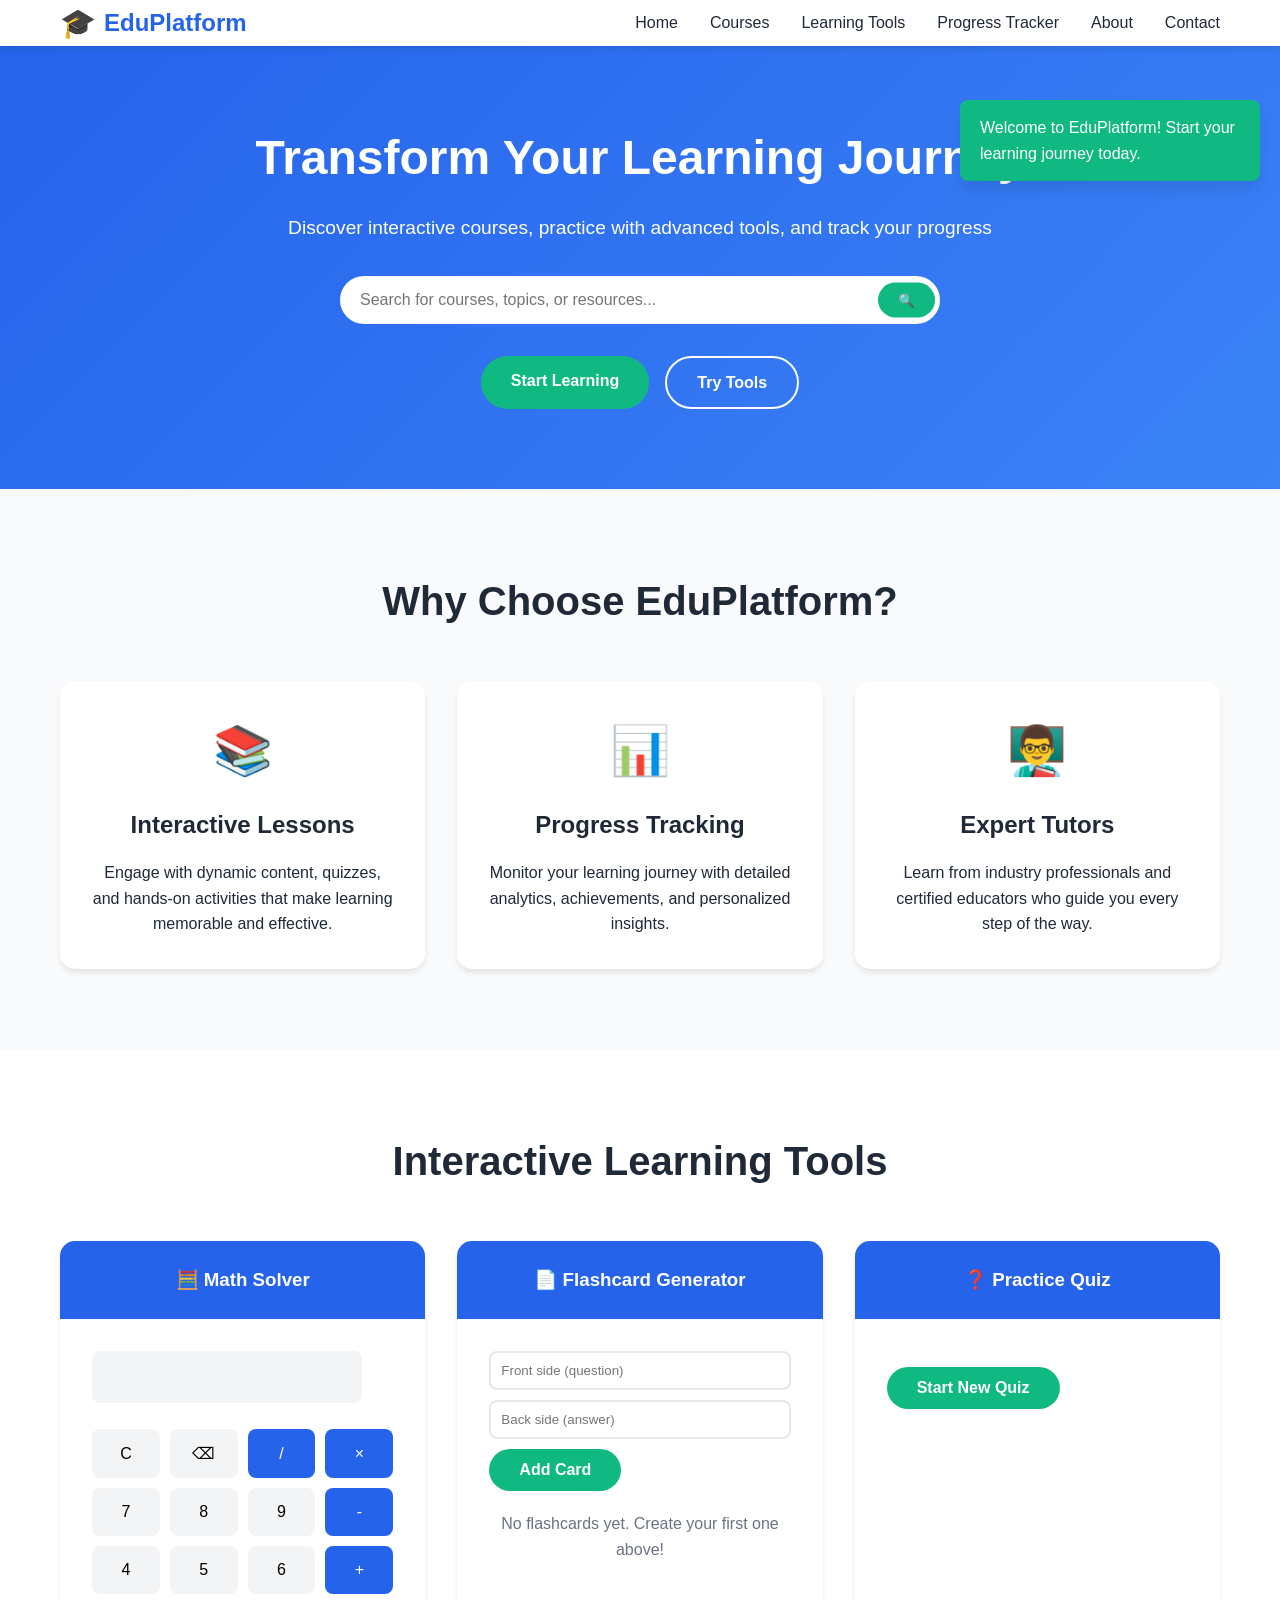
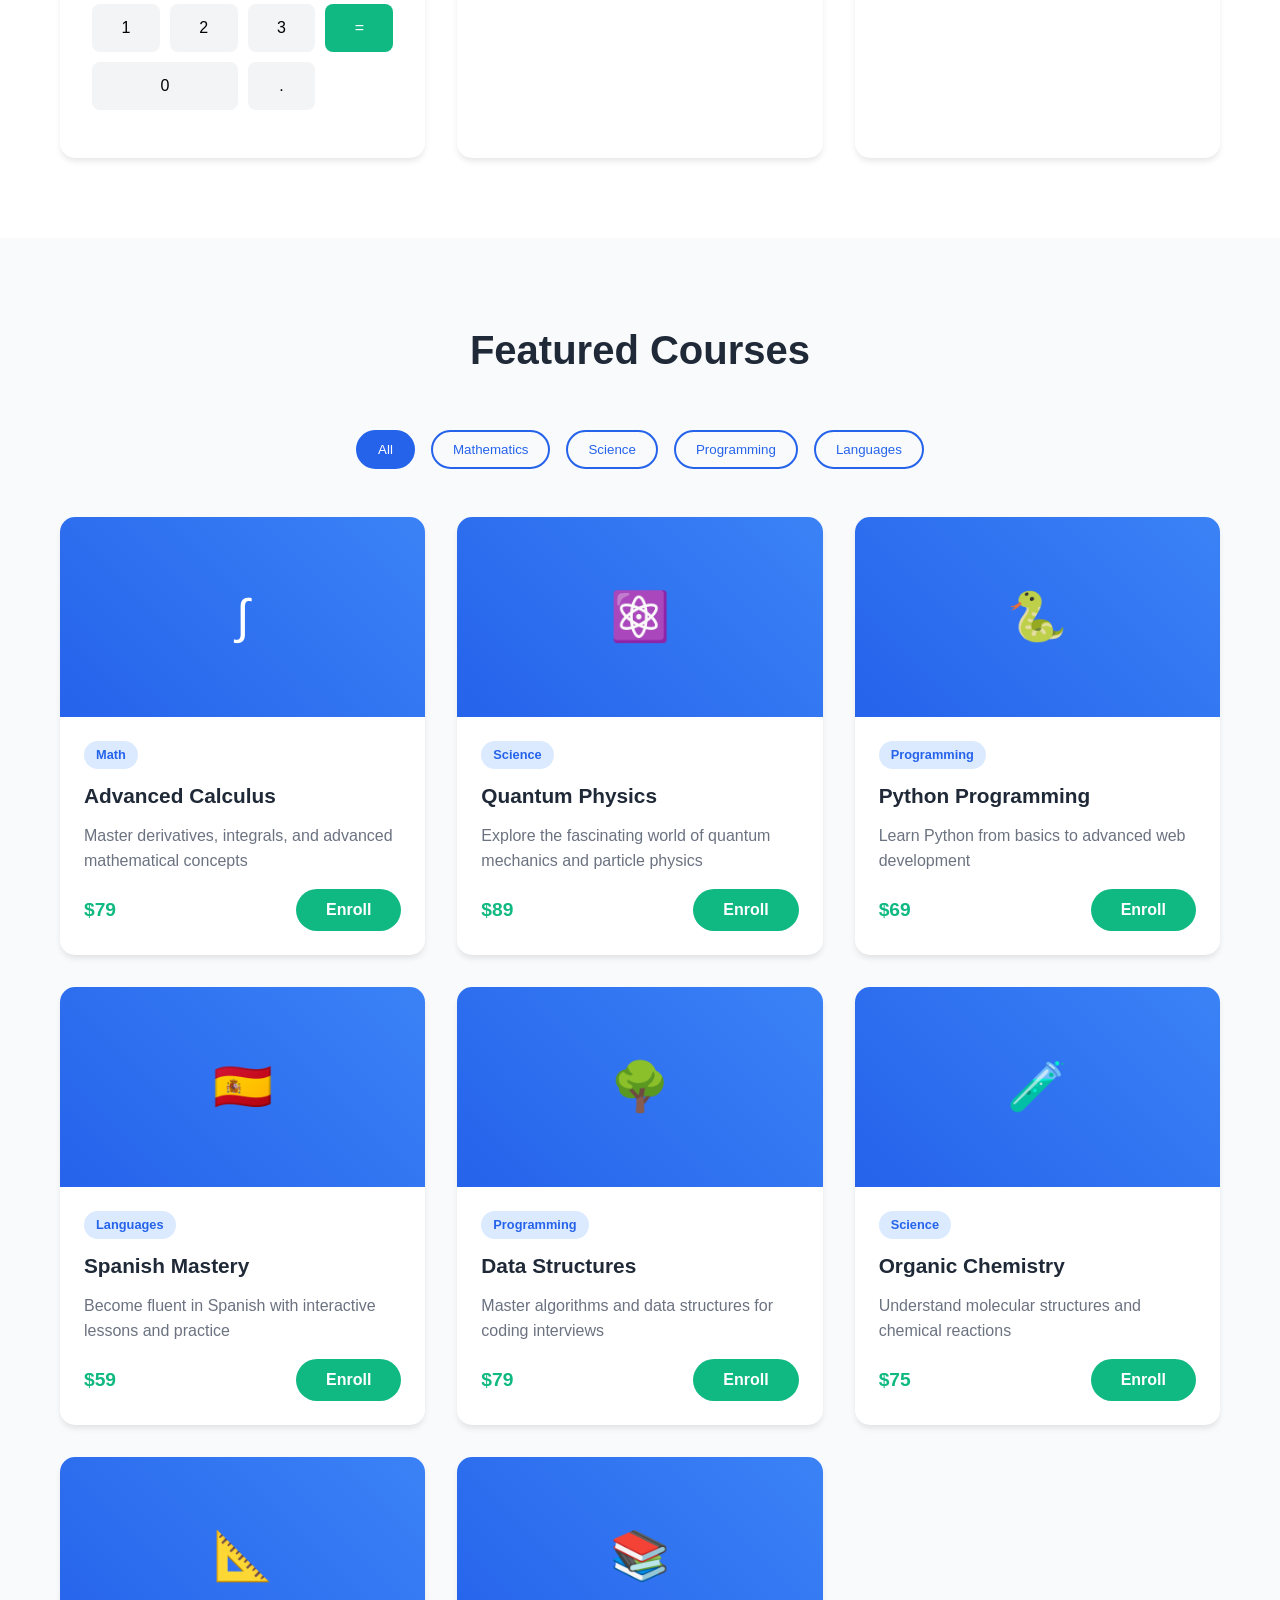
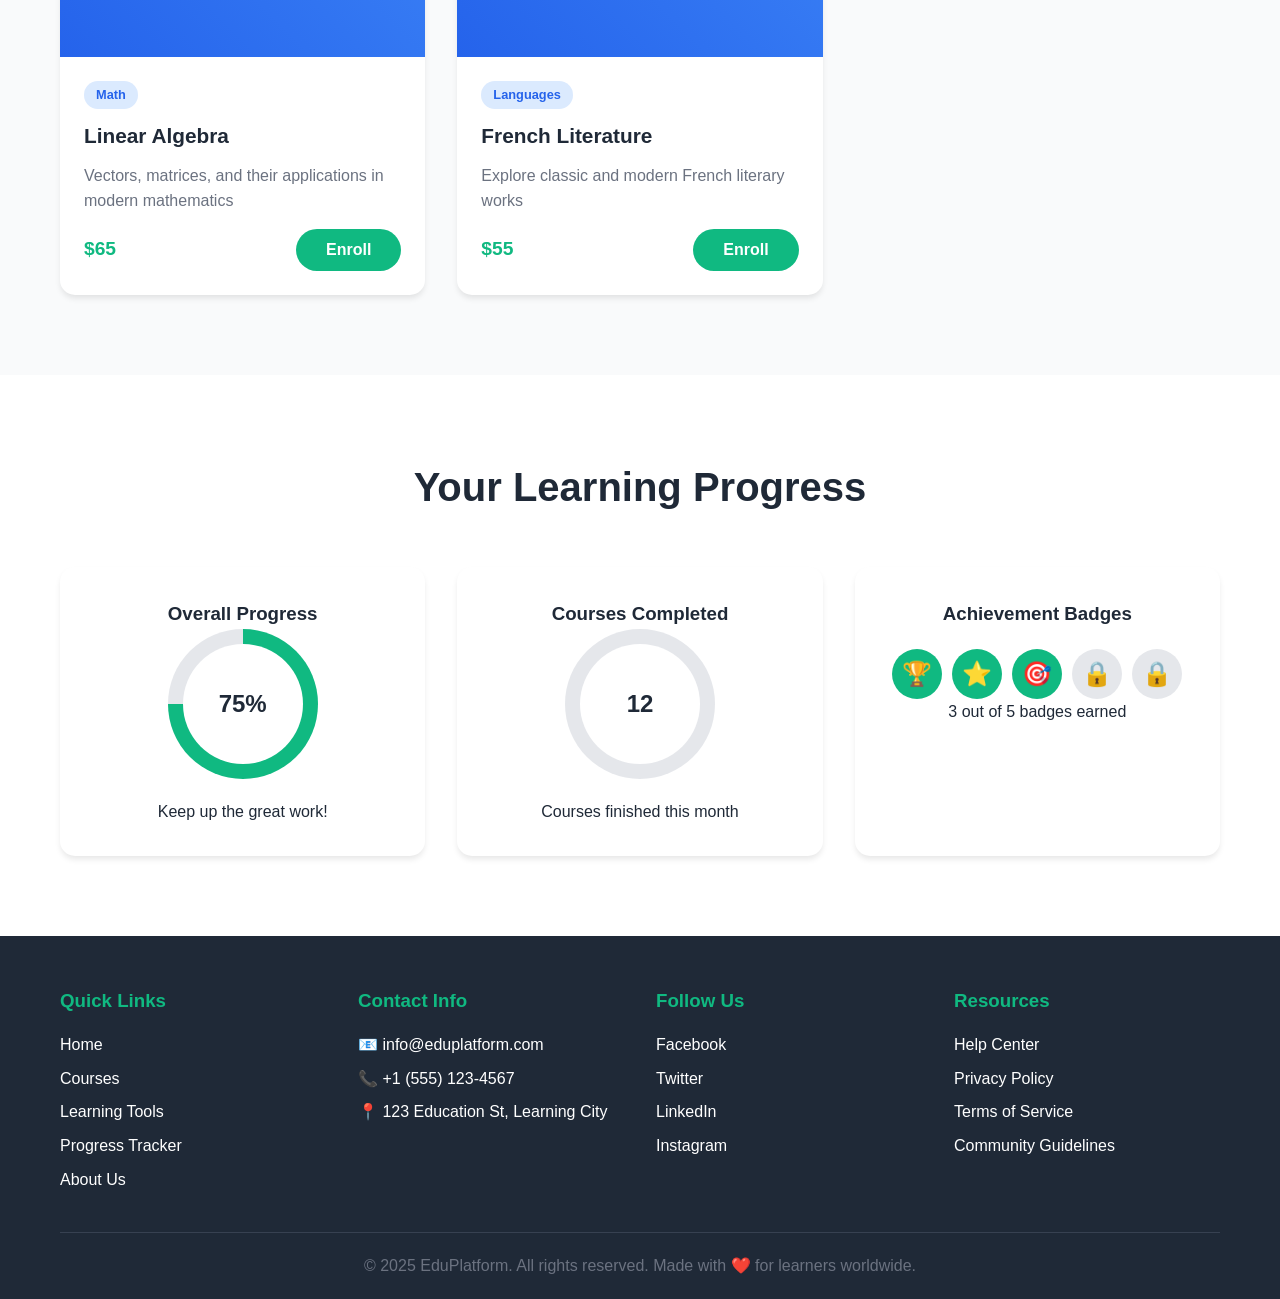
==== index.html @ e91f4881 "maked EduPlatform" ====
<!DOCTYPE html>
<html lang="en">
<head>
    <meta charset="UTF-8">
    <meta name="viewport" content="width=device-width, initial-scale=1.0">
    <title>EduPlatform - Advanced Learning Experience</title>
    <style>
        * {
            margin: 0;
            padding: 0;
            box-sizing: border-box;
        }

        :root {
            --primary-blue: #2563eb;
            --secondary-blue: #3b82f6;
            --light-blue: #dbeafe;
            --accent-green: #10b981;
            --dark-green: #047857;
            --text-dark: #1f2937;
            --text-light: #6b7280;
            --white: #ffffff;
            --gray-50: #f9fafb;
            --gray-100: #f3f4f6;
            --gray-200: #e5e7eb;
            --shadow: 0 4px 6px -1px rgba(0, 0, 0, 0.1);
            --shadow-lg: 0 10px 15px -3px rgba(0, 0, 0, 0.1);
        }

        body {
            font-family: 'Segoe UI', Tahoma, Geneva, Verdana, sans-serif;
            line-height: 1.6;
            color: var(--text-dark);
            background: var(--white);
        }

        .container {
            max-width: 1200px;
            margin: 0 auto;
            padding: 0 20px;
        }

        /* Header */
        header {
            background: var(--white);
            box-shadow: var(--shadow);
            position: fixed;
            top: 0;
            width: 100%;
            z-index: 1000;
            transition: all 0.3s ease;
        }

        nav {
            display: flex;
            justify-content: space-between;
            align-items: center;
            padding: 1rem 0;
        }

        .logo {
            display: flex;
            align-items: center;
            font-size: 1.5rem;
            font-weight: bold;
            color: var(--primary-blue);
        }

        .logo::before {
            content: "🎓";
            margin-right: 0.5rem;
            font-size: 1.8rem;
        }

        .nav-links {
            display: flex;
            list-style: none;
            gap: 2rem;
        }

        .nav-links a {
            text-decoration: none;
            color: var(--text-dark);
            font-weight: 500;
            transition: color 0.3s ease;
        }

        .nav-links a:hover {
            color: var(--primary-blue);
        }

        .hamburger {
            display: none;
            flex-direction: column;
            cursor: pointer;
            padding: 5px;
        }

        .hamburger span {
            width: 25px;
            height: 3px;
            background: var(--text-dark);
            margin: 3px 0;
            transition: 0.3s;
        }

        /* Hero Section */
        .hero {
            background: linear-gradient(135deg, var(--primary-blue), var(--secondary-blue));
            color: var(--white);
            padding: 120px 0 80px;
            text-align: center;
        }

        .hero h1 {
            font-size: 3rem;
            margin-bottom: 1rem;
            animation: fadeInUp 1s ease;
        }

        .hero p {
            font-size: 1.2rem;
            margin-bottom: 2rem;
            opacity: 0.9;
            animation: fadeInUp 1s ease 0.2s both;
        }

        .search-container {
            max-width: 600px;
            margin: 0 auto 2rem;
            position: relative;
            animation: fadeInUp 1s ease 0.4s both;
        }

        .search-input {
            width: 100%;
            padding: 15px 20px;
            border: none;
            border-radius: 50px;
            font-size: 1rem;
            outline: none;
        }

        .search-btn {
            position: absolute;
            right: 5px;
            top: 50%;
            transform: translateY(-50%);
            background: var(--accent-green);
            color: white;
            border: none;
            padding: 10px 20px;
            border-radius: 50px;
            cursor: pointer;
            transition: background 0.3s ease;
        }

        .search-btn:hover {
            background: var(--dark-green);
        }

        .cta-buttons {
            display: flex;
            gap: 1rem;
            justify-content: center;
            flex-wrap: wrap;
            animation: fadeInUp 1s ease 0.6s both;
        }

        .btn {
            padding: 12px 30px;
            border: none;
            border-radius: 50px;
            font-size: 1rem;
            font-weight: 600;
            cursor: pointer;
            transition: all 0.3s ease;
            text-decoration: none;
            display: inline-block;
        }

        .btn-primary {
            background: var(--accent-green);
            color: var(--white);
        }

        .btn-primary:hover {
            background: var(--dark-green);
            transform: translateY(-2px);
        }

        .btn-secondary {
            background: transparent;
            color: var(--white);
            border: 2px solid var(--white);
        }

        .btn-secondary:hover {
            background: var(--white);
            color: var(--primary-blue);
        }

        /* Features Section */
        .features {
            padding: 80px 0;
            background: var(--gray-50);
        }

        .section-title {
            text-align: center;
            font-size: 2.5rem;
            margin-bottom: 3rem;
            color: var(--text-dark);
        }

        .features-grid {
            display: grid;
            grid-template-columns: repeat(auto-fit, minmax(300px, 1fr));
            gap: 2rem;
        }

        .feature-card {
            background: var(--white);
            padding: 2rem;
            border-radius: 15px;
            box-shadow: var(--shadow);
            text-align: center;
            transition: transform 0.3s ease, box-shadow 0.3s ease;
        }

        .feature-card:hover {
            transform: translateY(-5px);
            box-shadow: var(--shadow-lg);
        }

        .feature-icon {
            font-size: 3rem;
            margin-bottom: 1rem;
            color: var(--primary-blue);
        }

        .feature-card h3 {
            font-size: 1.5rem;
            margin-bottom: 1rem;
            color: var(--text-dark);
        }

        /* Learning Tools */
        .learning-tools {
            padding: 80px 0;
        }

        .tools-grid {
            display: grid;
            grid-template-columns: repeat(auto-fit, minmax(350px, 1fr));
            gap: 2rem;
            margin-top: 3rem;
        }

        .tool-card {
            background: var(--white);
            border-radius: 15px;
            box-shadow: var(--shadow);
            overflow: hidden;
            transition: transform 0.3s ease;
        }

        .tool-card:hover {
            transform: translateY(-3px);
        }

        .tool-header {
            background: var(--primary-blue);
            color: var(--white);
            padding: 1.5rem;
            text-align: center;
        }

        .tool-content {
            padding: 2rem;
        }

        /* Math Solver */
        .calculator {
            display: grid;
            grid-template-columns: repeat(4, 1fr);
            gap: 10px;
            margin-top: 1rem;
        }

        .calc-display {
            grid-column: 1 / -1;
            padding: 15px;
            background: var(--gray-100);
            border: none;
            border-radius: 8px;
            font-size: 1.2rem;
            text-align: right;
            margin-bottom: 10px;
        }

        .calc-btn {
            padding: 15px;
            border: none;
            border-radius: 8px;
            font-size: 1rem;
            cursor: pointer;
            transition: all 0.2s ease;
            background: var(--gray-100);
        }

        .calc-btn:hover {
            background: var(--gray-200);
            transform: scale(1.05);
        }

        .calc-btn.operator {
            background: var(--primary-blue);
            color: var(--white);
        }

        .calc-btn.equals {
            background: var(--accent-green);
            color: var(--white);
        }

        /* Flashcards */
        .flashcard-container {
            margin-top: 1rem;
        }

        .flashcard-form {
            display: flex;
            gap: 10px;
            margin-bottom: 20px;
            flex-wrap: wrap;
        }

        .flashcard-form input {
            flex: 1;
            min-width: 200px;
            padding: 10px;
            border: 2px solid var(--gray-200);
            border-radius: 8px;
            outline: none;
        }

        .flashcard-form input:focus {
            border-color: var(--primary-blue);
        }

        .flashcard {
            width: 100%;
            height: 200px;
            margin: 10px 0;
            perspective: 1000px;
            cursor: pointer;
        }

        .flashcard-inner {
            position: relative;
            width: 100%;
            height: 100%;
            text-align: center;
            transition: transform 0.6s;
            transform-style: preserve-3d;
        }

        .flashcard.flipped .flashcard-inner {
            transform: rotateY(180deg);
        }

        .flashcard-front, .flashcard-back {
            position: absolute;
            width: 100%;
            height: 100%;
            backface-visibility: hidden;
            display: flex;
            align-items: center;
            justify-content: center;
            border-radius: 15px;
            box-shadow: var(--shadow);
            font-size: 1.2rem;
            font-weight: 600;
        }

        .flashcard-front {
            background: var(--light-blue);
            color: var(--text-dark);
        }

        .flashcard-back {
            background: var(--accent-green);
            color: var(--white);
            transform: rotateY(180deg);
        }

        /* Quiz System */
        .quiz-container {
            margin-top: 1rem;
        }

        .question {
            background: var(--gray-50);
            padding: 20px;
            border-radius: 10px;
            margin-bottom: 20px;
        }

        .question h4 {
            margin-bottom: 15px;
            font-size: 1.1rem;
        }

        .options {
            display: grid;
            gap: 10px;
        }

        .option {
            padding: 12px;
            background: var(--white);
            border: 2px solid var(--gray-200);
            border-radius: 8px;
            cursor: pointer;
            transition: all 0.3s ease;
        }

        .option:hover {
            border-color: var(--primary-blue);
            background: var(--light-blue);
        }

        .option.selected {
            border-color: var(--primary-blue);
            background: var(--light-blue);
        }

        .option.correct {
            border-color: var(--accent-green);
            background: #d1fae5;
        }

        .option.incorrect {
            border-color: #ef4444;
            background: #fee2e2;
        }

        .quiz-score {
            text-align: center;
            font-size: 1.5rem;
            font-weight: bold;
            color: var(--accent-green);
            margin: 20px 0;
        }

        /* Courses Section */
        .courses {
            padding: 80px 0;
            background: var(--gray-50);
        }

        .course-filters {
            display: flex;
            justify-content: center;
            gap: 1rem;
            margin-bottom: 3rem;
            flex-wrap: wrap;
        }

        .filter-btn {
            padding: 10px 20px;
            border: 2px solid var(--primary-blue);
            background: transparent;
            color: var(--primary-blue);
            border-radius: 25px;
            cursor: pointer;
            transition: all 0.3s ease;
        }

        .filter-btn.active,
        .filter-btn:hover {
            background: var(--primary-blue);
            color: var(--white);
        }

        .courses-grid {
            display: grid;
            grid-template-columns: repeat(auto-fit, minmax(300px, 1fr));
            gap: 2rem;
        }

        .course-card {
            background: var(--white);
            border-radius: 15px;
            overflow: hidden;
            box-shadow: var(--shadow);
            transition: transform 0.3s ease;
        }

        .course-card:hover {
            transform: translateY(-5px);
        }

        .course-image {
            width: 100%;
            height: 200px;
            background: linear-gradient(45deg, var(--primary-blue), var(--secondary-blue));
            display: flex;
            align-items: center;
            justify-content: center;
            font-size: 3rem;
            color: var(--white);
        }

        .course-content {
            padding: 1.5rem;
        }

        .course-category {
            background: var(--light-blue);
            color: var(--primary-blue);
            padding: 4px 12px;
            border-radius: 15px;
            font-size: 0.8rem;
            font-weight: 600;
            display: inline-block;
            margin-bottom: 10px;
        }

        .course-title {
            font-size: 1.3rem;
            margin-bottom: 10px;
            color: var(--text-dark);
        }

        .course-description {
            color: var(--text-light);
            margin-bottom: 15px;
        }

        .course-footer {
            display: flex;
            justify-content: space-between;
            align-items: center;
        }

        .course-price {
            font-size: 1.2rem;
            font-weight: bold;
            color: var(--accent-green);
        }

        /* Progress Tracker */
        .progress-tracker {
            padding: 80px 0;
        }

        .progress-grid {
            display: grid;
            grid-template-columns: repeat(auto-fit, minmax(300px, 1fr));
            gap: 2rem;
            margin-top: 3rem;
        }

        .progress-card {
            background: var(--white);
            padding: 2rem;
            border-radius: 15px;
            box-shadow: var(--shadow);
            text-align: center;
        }

        .progress-circle {
            width: 150px;
            height: 150px;
            border-radius: 50%;
            background: conic-gradient(var(--accent-green) 0deg, var(--gray-200) 0deg);
            display: flex;
            align-items: center;
            justify-content: center;
            margin: 0 auto 20px;
            position: relative;
        }

        .progress-circle::before {
            content: '';
            width: 120px;
            height: 120px;
            border-radius: 50%;
            background: var(--white);
            position: absolute;
        }

        .progress-text {
            position: relative;
            z-index: 1;
            font-size: 1.5rem;
            font-weight: bold;
            color: var(--text-dark);
        }

        .badges {
            display: flex;
            justify-content: center;
            gap: 10px;
            margin-top: 20px;
            flex-wrap: wrap;
        }

        .badge {
            width: 50px;
            height: 50px;
            border-radius: 50%;
            display: flex;
            align-items: center;
            justify-content: center;
            font-size: 1.5rem;
            color: var(--white);
            background: var(--accent-green);
        }

        .badge.locked {
            background: var(--gray-200);
            color: var(--text-light);
        }

        /* Footer */
        footer {
            background: var(--text-dark);
            color: var(--white);
            padding: 50px 0 20px;
        }

        .footer-content {
            display: grid;
            grid-template-columns: repeat(auto-fit, minmax(250px, 1fr));
            gap: 2rem;
            margin-bottom: 2rem;
        }

        .footer-section h3 {
            margin-bottom: 1rem;
            color: var(--accent-green);
        }

        .footer-section ul {
            list-style: none;
        }

        .footer-section ul li {
            margin-bottom: 0.5rem;
        }

        .footer-section ul li a {
            color: var(--white);
            text-decoration: none;
            transition: color 0.3s ease;
        }

        .footer-section ul li a:hover {
            color: var(--accent-green);
        }

        .footer-bottom {
            text-align: center;
            padding-top: 20px;
            border-top: 1px solid #374151;
            color: var(--text-light);
        }

        /* Animations */
        @keyframes fadeInUp {
            from {
                opacity: 0;
                transform: translateY(30px);
            }
            to {
                opacity: 1;
                transform: translateY(0);
            }
        }

        .fade-in-up {
            animation: fadeInUp 0.8s ease;
        }

        /* Responsive Design */
        @media (max-width: 768px) {
            .hamburger {
                display: flex;
            }

            .nav-links {
                position: fixed;
                top: 70px;
                left: -100%;
                width: 100%;
                height: calc(100vh - 70px);
                background: var(--white);
                flex-direction: column;
                justify-content: start;
                align-items: center;
                padding-top: 2rem;
                transition: left 0.3s ease;
            }

            .nav-links.active {
                left: 0;
            }

            .hero h1 {
                font-size: 2rem;
            }

            .hero p {
                font-size: 1rem;
            }

            .cta-buttons {
                flex-direction: column;
                align-items: center;
            }

            .section-title {
                font-size: 2rem;
            }

            .features-grid,
            .tools-grid,
            .courses-grid,
            .progress-grid {
                grid-template-columns: 1fr;
            }

            .flashcard-form {
                flex-direction: column;
            }

            .flashcard-form input {
                min-width: 100%;
            }

            .calculator {
                grid-template-columns: repeat(4, 1fr);
                gap: 8px;
            }

            .calc-btn {
                padding: 12px;
                font-size: 0.9rem;
            }
        }

        @media (max-width: 480px) {
            .container {
                padding: 0 15px;
            }

            .hero {
                padding: 100px 0 60px;
            }

            .hero h1 {
                font-size: 1.8rem;
            }

            .search-input {
                padding: 12px 15px;
            }

            .search-btn {
                padding: 8px 15px;
            }

            .tool-content {
                padding: 1.5rem;
            }

            .progress-circle {
                width: 120px;
                height: 120px;
            }

            .progress-circle::before {
                width: 90px;
                height: 90px;
            }

            .progress-text {
                font-size: 1.2rem;
            }
        }

        /* Utility Classes */
        .hidden {
            display: none;
        }

        .visible {
            display: block;
        }

        .text-center {
            text-align: center;
        }

        .mb-1 { margin-bottom: 0.5rem; }
        .mb-2 { margin-bottom: 1rem; }
        .mb-3 { margin-bottom: 1.5rem; }
        .mt-1 { margin-top: 0.5rem; }
        .mt-2 { margin-top: 1rem; }
        .mt-3 { margin-top: 1.5rem; }
    </style>
</head>
<body>
    <!-- Header -->
    <header>
        <nav class="container">
            <div class="logo">EduPlatform</div>
            <ul class="nav-links" id="navLinks">
                <li><a href="#home">Home</a></li>
                <li><a href="#courses">Courses</a></li>
                <li><a href="#tools">Learning Tools</a></li>
                <li><a href="#progress">Progress Tracker</a></li>
                <li><a href="#about">About</a></li>
                <li><a href="#contact">Contact</a></li>
            </ul>
            <div class="hamburger" id="hamburger">
                <span></span>
                <span></span>
                <span></span>
            </div>
        </nav>
    </header>

    <!-- Hero Section -->
    <section class="hero" id="home">
        <div class="container">
            <h1>Transform Your Learning Journey</h1>
            <p>Discover interactive courses, practice with advanced tools, and track your progress</p>
            <div class="search-container">
                <input type="text" class="search-input" id="searchInput" placeholder="Search for courses, topics, or resources...">
                <button class="search-btn" onclick="searchCourses()">🔍</button>
            </div>
            <div class="cta-buttons">
                <a href="#courses" class="btn btn-primary">Start Learning</a>
                <a href="#tools" class="btn btn-secondary">Try Tools</a>
            </div>
        </div>
    </section>

    <!-- Features Section -->
    <section class="features" id="features">
        <div class="container">
            <h2 class="section-title">Why Choose EduPlatform?</h2>
            <div class="features-grid">
                <div class="feature-card">
                    <div class="feature-icon">📚</div>
                    <h3>Interactive Lessons</h3>
                    <p>Engage with dynamic content, quizzes, and hands-on activities that make learning memorable and effective.</p>
                </div>
                <div class="feature-card">
                    <div class="feature-icon">📊</div>
                    <h3>Progress Tracking</h3>
                    <p>Monitor your learning journey with detailed analytics, achievements, and personalized insights.</p>
                </div>
                <div class="feature-card">
                    <div class="feature-icon">👨‍🏫</div>
                    <h3>Expert Tutors</h3>
                    <p>Learn from industry professionals and certified educators who guide you every step of the way.</p>
                </div>
            </div>
        </div>
    </section>

    <!-- Learning Tools -->
    <section class="learning-tools" id="tools">
        <div class="container">
            <h2 class="section-title">Interactive Learning Tools</h2>
            <div class="tools-grid">
                <!-- Math Solver -->
                <div class="tool-card">
                    <div class="tool-header">
                        <h3>🧮 Math Solver</h3>
                    </div>
                    <div class="tool-content">
                        <input type="text" class="calc-display" id="calcDisplay" readonly>
                        <div class="calculator">
                            <button class="calc-btn" onclick="clearCalc()">C</button>
                            <button class="calc-btn" onclick="deleteLast()">⌫</button>
                            <button class="calc-btn operator" onclick="appendToCalc('/')">/</button>
                            <button class="calc-btn operator" onclick="appendToCalc('*')">×</button>
                            
                            <button class="calc-btn" onclick="appendToCalc('7')">7</button>
                            <button class="calc-btn" onclick="appendToCalc('8')">8</button>
                            <button class="calc-btn" onclick="appendToCalc('9')">9</button>
                            <button class="calc-btn operator" onclick="appendToCalc('-')">-</button>
                            
                            <button class="calc-btn" onclick="appendToCalc('4')">4</button>
                            <button class="calc-btn" onclick="appendToCalc('5')">5</button>
                            <button class="calc-btn" onclick="appendToCalc('6')">6</button>
                            <button class="calc-btn operator" onclick="appendToCalc('+')">+</button>
                            
                            <button class="calc-btn" onclick="appendToCalc('1')">1</button>
                            <button class="calc-btn" onclick="appendToCalc('2')">2</button>
                            <button class="calc-btn" onclick="appendToCalc('3')">3</button>
                            <button class="calc-btn equals" onclick="calculateResult()" rowspan="2">=</button>
                            
                            <button class="calc-btn" onclick="appendToCalc('0')" style="grid-column: span 2;">0</button>
                            <button class="calc-btn" onclick="appendToCalc('.')">.</button>
                        </div>
                        <div id="calcSteps" class="mt-2"></div>
                    </div>
                </div>

                <!-- Flashcard Generator -->
                <div class="tool-card">
                    <div class="tool-header">
                        <h3>📄 Flashcard Generator</h3>
                    </div>
                    <div class="tool-content">
                        <div class="flashcard-form">
                            <input type="text" id="flashcardFront" placeholder="Front side (question)">
                            <input type="text" id="flashcardBack" placeholder="Back side (answer)">
                            <button class="btn btn-primary" onclick="addFlashcard()">Add Card</button>
                        </div>
                        <div id="flashcardContainer" class="flashcard-container"></div>
                        <button class="btn btn-secondary mt-2" onclick="clearFlashcards()">Clear All</button>
                    </div>
                </div>

                <!-- Quiz System -->
                <div class="tool-card">
                    <div class="tool-header">
                        <h3>❓ Practice Quiz</h3>
                    </div>
                    <div class="tool-content">
                        <div id="quizContainer" class="quiz-container">
                            <button class="btn btn-primary" onclick="startQuiz()">Start New Quiz</button>
                        </div>
                    </div>
                </div>
            </div>
        </div>
    </section>

    <!-- Courses Section -->
    <section class="courses" id="courses">
        <div class="container">
            <h2 class="section-title">Featured Courses</h2>
            <div class="course-filters">
                <button class="filter-btn active" onclick="filterCourses('all')">All</button>
                <button class="filter-btn" onclick="filterCourses('math')">Mathematics</button>
                <button class="filter-btn" onclick="filterCourses('science')">Science</button>
                <button class="filter-btn" onclick="filterCourses('programming')">Programming</button>
                <button class="filter-btn" onclick="filterCourses('languages')">Languages</button>
            </div>
            <div class="courses-grid" id="coursesGrid">
                <!-- Courses will be populated by JavaScript -->
            </div>
        </div>
    </section>

    <!-- Progress Tracker -->
    <section class="progress-tracker" id="progress">
        <div class="container">
            <h2 class="section-title">Your Learning Progress</h2>
            <div class="progress-grid">
                <div class="progress-card">
                    <h3>Overall Progress</h3>
                    <div class="progress-circle" id="overallProgress">
                        <div class="progress-text">75%</div>
                    </div>
                    <p>Keep up the great work!</p>
                </div>
                <div class="progress-card">
                    <h3>Courses Completed</h3>
                    <div class="progress-circle" id="coursesProgress">
                        <div class="progress-text">12</div>
                    </div>
                    <p>Courses finished this month</p>
                </div>
                <div class="progress-card">
                    <h3>Achievement Badges</h3>
                    <div class="badges" id="badgesContainer">
                        <div class="badge">🏆</div>
                        <div class="badge">⭐</div>
                        <div class="badge">🎯</div>
                        <div class="badge locked">🔒</div>
                        <div class="badge locked">🔒</div>
                    </div>
                    <p>3 out of 5 badges earned</p>
                </div>
            </div>
        </div>
    </section>

    <!-- Footer -->
    <footer id="contact">
        <div class="container">
            <div class="footer-content">
                <div class="footer-section">
                    <h3>Quick Links</h3>
                    <ul>
                        <li><a href="#home">Home</a></li>
                        <li><a href="#courses">Courses</a></li>
                        <li><a href="#tools">Learning Tools</a></li>
                        <li><a href="#progress">Progress Tracker</a></li>
                        <li><a href="#about">About Us</a></li>
                    </ul>
                </div>
                <div class="footer-section">
                    <h3>Contact Info</h3>
                    <ul>
                        <li>📧 info@eduplatform.com</li>
                        <li>📞 +1 (555) 123-4567</li>
                        <li>📍 123 Education St, Learning City</li>
                    </ul>
                </div>
                <div class="footer-section">
                    <h3>Follow Us</h3>
                    <ul>
                        <li><a href="#">Facebook</a></li>
                        <li><a href="#">Twitter</a></li>
                        <li><a href="#">LinkedIn</a></li>
                        <li><a href="#">Instagram</a></li>
                    </ul>
                </div>
                <div class="footer-section">
                    <h3>Resources</h3>
                    <ul>
                        <li><a href="#">Help Center</a></li>
                        <li><a href="#">Privacy Policy</a></li>
                        <li><a href="#">Terms of Service</a></li>
                        <li><a href="#">Community Guidelines</a></li>
                    </ul>
                </div>
            </div>
            <div class="footer-bottom">
                <p>&copy; 2025 EduPlatform. All rights reserved. Made with ❤️ for learners worldwide.</p>
            </div>
        </div>
    </footer>

    <script>
        // Global Variables
        let flashcards = JSON.parse(localStorage.getItem('flashcards')) || [];
        let userProgress = JSON.parse(localStorage.getItem('userProgress')) || {
            overallProgress: 75,
            coursesCompleted: 12,
            badgesEarned: 3,
            quizScores: []
        };

        // Sample courses data
        const coursesData = [
            {
                id: 1,
                title: "Advanced Calculus",
                category: "math",
                description: "Master derivatives, integrals, and advanced mathematical concepts",
                price: "$79",
                icon: "∫",
                level: "Advanced"
            },
            {
                id: 2,
                title: "Quantum Physics",
                category: "science",
                description: "Explore the fascinating world of quantum mechanics and particle physics",
                price: "$89",
                icon: "⚛️",
                level: "Expert"
            },
            {
                id: 3,
                title: "Python Programming",
                category: "programming",
                description: "Learn Python from basics to advanced web development",
                price: "$69",
                icon: "🐍",
                level: "Beginner"
            },
            {
                id: 4,
                title: "Spanish Mastery",
                category: "languages",
                description: "Become fluent in Spanish with interactive lessons and practice",
                price: "$59",
                icon: "🇪🇸",
                level: "Intermediate"
            },
            {
                id: 5,
                title: "Data Structures",
                category: "programming",
                description: "Master algorithms and data structures for coding interviews",
                price: "$79",
                icon: "🌳",
                level: "Intermediate"
            },
            {
                id: 6,
                title: "Organic Chemistry",
                category: "science",
                description: "Understand molecular structures and chemical reactions",
                price: "$75",
                icon: "🧪",
                level: "Advanced"
            },
            {
                id: 7,
                title: "Linear Algebra",
                category: "math",
                description: "Vectors, matrices, and their applications in modern mathematics",
                price: "$65",
                icon: "📐",
                level: "Intermediate"
            },
            {
                id: 8,
                title: "French Literature",
                category: "languages",
                description: "Explore classic and modern French literary works",
                price: "$55",
                icon: "📚",
                level: "Advanced"
            }
        ];

        // Sample quiz questions
        const quizQuestions = [
            {
                question: "What is the derivative of x²?",
                options: ["2x", "x²", "2", "x"],
                correct: 0
            },
            {
                question: "Which programming language is known as the 'language of the web'?",
                options: ["Python", "Java", "JavaScript", "C++"],
                correct: 2
            },
            {
                question: "What is the capital of France?",
                options: ["London", "Berlin", "Madrid", "Paris"],
                correct: 3
            },
            {
                question: "Which element has the chemical symbol 'O'?",
                options: ["Gold", "Oxygen", "Silver", "Iron"],
                correct: 1
            },
            {
                question: "What is 15% of 200?",
                options: ["25", "30", "35", "40"],
                correct: 1
            }
        ];

        let currentQuiz = [];
        let currentQuestionIndex = 0;
        let quizScore = 0;

        // DOM Content Loaded
        document.addEventListener('DOMContentLoaded', function() {
            initializeApp();
            loadFlashcards();
            renderCourses();
            updateProgressDisplay();
            setupEventListeners();
        });

        // Initialize Application
        function initializeApp() {
            // Smooth scrolling for navigation links
            document.querySelectorAll('a[href^="#"]').forEach(anchor => {
                anchor.addEventListener('click', function (e) {
                    e.preventDefault();
                    const target = document.querySelector(this.getAttribute('href'));
                    if (target) {
                        target.scrollIntoView({
                            behavior: 'smooth',
                            block: 'start'
                        });
                    }
                });
            });

            // Intersection Observer for animations
            const observerOptions = {
                threshold: 0.1,
                rootMargin: '0px 0px -50px 0px'
            };

            const observer = new IntersectionObserver((entries) => {
                entries.forEach(entry => {
                    if (entry.isIntersecting) {
                        entry.target.classList.add('fade-in-up');
                    }
                });
            }, observerOptions);

            // Observe elements for animation
            document.querySelectorAll('.feature-card, .tool-card, .course-card, .progress-card').forEach(el => {
                observer.observe(el);
            });
        }

        // Setup Event Listeners
        function setupEventListeners() {
            // Hamburger menu toggle
            const hamburger = document.getElementById('hamburger');
            const navLinks = document.getElementById('navLinks');

            hamburger.addEventListener('click', function() {
                navLinks.classList.toggle('active');
                hamburger.classList.toggle('active');
            });

            // Close mobile menu when clicking on links
            document.querySelectorAll('.nav-links a').forEach(link => {
                link.addEventListener('click', () => {
                    navLinks.classList.remove('active');
                    hamburger.classList.remove('active');
                });
            });

            // Search functionality
            const searchInput = document.getElementById('searchInput');
            searchInput.addEventListener('keypress', function(e) {
                if (e.key === 'Enter') {
                    searchCourses();
                }
            });

            // Header scroll effect
            window.addEventListener('scroll', function() {
                const header = document.querySelector('header');
                if (window.scrollY > 100) {
                    header.style.background = 'rgba(255, 255, 255, 0.95)';
                    header.style.backdropFilter = 'blur(10px)';
                } else {
                    header.style.background = 'var(--white)';
                    header.style.backdropFilter = 'none';
                }
            });
        }

        // Calculator Functions
        function appendToCalc(value) {
            const display = document.getElementById('calcDisplay');
            if (display.value === '0' || display.value === 'Error') {
                display.value = value;
            } else {
                display.value += value;
            }
        }

        function clearCalc() {
            document.getElementById('calcDisplay').value = '0';
            document.getElementById('calcSteps').innerHTML = '';
        }

        function deleteLast() {
            const display = document.getElementById('calcDisplay');
            if (display.value.length > 1) {
                display.value = display.value.slice(0, -1);
            } else {
                display.value = '0';
            }
        }

        function calculateResult() {
            const display = document.getElementById('calcDisplay');
            const stepsDiv = document.getElementById('calcSteps');
            const expression = display.value.replace(/×/g, '*');
            
            try {
                // Basic expression evaluation with step-by-step breakdown
                const result = Function('"use strict"; return (' + expression + ')')();
                
                // Show steps
                stepsDiv.innerHTML = `
                    <div style="background: var(--gray-50); padding: 15px; border-radius: 8px; margin-top: 10px;">
                        <strong>Solution Steps:</strong><br>
                        Expression: ${expression}<br>
                        Result: ${result}
                    </div>
                `;
                
                display.value = result;
                
                // Save calculation to progress
                saveCalculation(expression, result);
                
            } catch (error) {
                display.value = 'Error';
                stepsDiv.innerHTML = '<div style="color: red; margin-top: 10px;">Invalid expression</div>';
            }
        }

        function saveCalculation(expression, result) {
            let calculations = JSON.parse(localStorage.getItem('calculations')) || [];
            calculations.push({
                expression: expression,
                result: result,
                timestamp: new Date().toISOString()
            });
            
            // Keep only last 10 calculations
            if (calculations.length > 10) {
                calculations = calculations.slice(-10);
            }
            
            localStorage.setItem('calculations', JSON.stringify(calculations));
        }

        // Flashcard Functions
        function addFlashcard() {
            const frontInput = document.getElementById('flashcardFront');
            const backInput = document.getElementById('flashcardBack');
            
            const front = frontInput.value.trim();
            const back = backInput.value.trim();
            
            if (front && back) {
                const flashcard = {
                    id: Date.now(),
                    front: front,
                    back: back,
                    created: new Date().toISOString()
                };
                
                flashcards.push(flashcard);
                localStorage.setItem('flashcards', JSON.stringify(flashcards));
                
                frontInput.value = '';
                backInput.value = '';
                
                renderFlashcards();
                
                // Show success message
                showNotification('Flashcard added successfully!', 'success');
            } else {
                showNotification('Please fill in both sides of the flashcard', 'error');
            }
        }

        function renderFlashcards() {
            const container = document.getElementById('flashcardContainer');
            
            if (flashcards.length === 0) {
                container.innerHTML = '<p style="text-align: center; color: var(--text-light); margin: 20px 0;">No flashcards yet. Create your first one above!</p>';
                return;
            }
            
            container.innerHTML = flashcards.map(card => `
                <div class="flashcard" onclick="flipCard(this)">
                    <div class="flashcard-inner">
                        <div class="flashcard-front">
                            <p>${card.front}</p>
                        </div>
                        <div class="flashcard-back">
                            <p>${card.back}</p>
                        </div>
                    </div>
                    <button class="btn" onclick="event.stopPropagation(); deleteFlashcard(${card.id})" 
                            style="margin-top: 10px; background: #ef4444; color: white; padding: 5px 10px; font-size: 0.8rem;">
                        Delete
                    </button>
                </div>
            `).join('');
        }

        function flipCard(cardElement) {
            cardElement.classList.toggle('flipped');
        }

        function deleteFlashcard(id) {
            flashcards = flashcards.filter(card => card.id !== id);
            localStorage.setItem('flashcards', JSON.stringify(flashcards));
            renderFlashcards();
            showNotification('Flashcard deleted', 'info');
        }

        function clearFlashcards() {
            if (confirm('Are you sure you want to delete all flashcards?')) {
                flashcards = [];
                localStorage.setItem('flashcards', JSON.stringify(flashcards));
                renderFlashcards();
                showNotification('All flashcards cleared', 'info');
            }
        }

        function loadFlashcards() {
            renderFlashcards();
        }

        // Quiz Functions
        function startQuiz() {
            currentQuiz = [...quizQuestions].sort(() => Math.random() - 0.5).slice(0, 3);
            currentQuestionIndex = 0;
            quizScore = 0;
            
            renderQuizQuestion();
        }

        function renderQuizQuestion() {
            const container = document.getElementById('quizContainer');
            const question = currentQuiz[currentQuestionIndex];
            
            if (!question) {
                showQuizResults();
                return;
            }
            
            container.innerHTML = `
                <div class="question">
                    <h4>Question ${currentQuestionIndex + 1} of ${currentQuiz.length}</h4>
                    <p style="font-size: 1.1rem; margin-bottom: 15px;">${question.question}</p>
                    <div class="options">
                        ${question.options.map((option, index) => `
                            <div class="option" onclick="selectOption(this, ${index})">
                                ${option}
                            </div>
                        `).join('')}
                    </div>
                    <button class="btn btn-primary mt-2" onclick="submitAnswer()" style="display: none;" id="submitBtn">
                        Next Question
                    </button>
                </div>
            `;
        }

        function selectOption(optionElement, index) {
            // Remove previous selections
            document.querySelectorAll('.option').forEach(opt => {
                opt.classList.remove('selected');
            });
            
            // Select current option
            optionElement.classList.add('selected');
            optionElement.dataset.selectedIndex = index;
            
            // Show submit button
            document.getElementById('submitBtn').style.display = 'inline-block';
        }

        function submitAnswer() {
            const selectedOption = document.querySelector('.option.selected');
            if (!selectedOption) return;
            
            const selectedIndex = parseInt(selectedOption.dataset.selectedIndex);
            const correctIndex = currentQuiz[currentQuestionIndex].correct;
            
            // Show correct/incorrect answers
            document.querySelectorAll('.option').forEach((opt, index) => {
                if (index === correctIndex) {
                    opt.classList.add('correct');
                } else if (index === selectedIndex && index !== correctIndex) {
                    opt.classList.add('incorrect');
                }
                opt.style.pointerEvents = 'none';
            });
            
            if (selectedIndex === correctIndex) {
                quizScore++;
            }
            
            // Move to next question after delay
            setTimeout(() => {
                currentQuestionIndex++;
                renderQuizQuestion();
            }, 1500);
        }

        function showQuizResults() {
            const container = document.getElementById('quizContainer');
            const percentage = Math.round((quizScore / currentQuiz.length) * 100);
            
            // Save quiz score
            userProgress.quizScores.push({
                score: quizScore,
                total: currentQuiz.length,
                percentage: percentage,
                date: new Date().toISOString()
            });
            
            // Update overall progress
            if (percentage > 70) {
                userProgress.overallProgress = Math.min(100, userProgress.overallProgress + 2);
            }
            
            localStorage.setItem('userProgress', JSON.stringify(userProgress));
            updateProgressDisplay();
            
            container.innerHTML = `
                <div class="text-center">
                    <div class="quiz-score">${quizScore} / ${currentQuiz.length}</div>
                    <h3>Quiz Complete!</h3>
                    <p>You scored ${percentage}%</p>
                    <div style="margin: 20px 0;">
                        ${percentage >= 80 ? '🎉 Excellent work!' : 
                          percentage >= 60 ? '👍 Good job!' : 
                          '💪 Keep practicing!'}
                    </div>
                    <button class="btn btn-primary" onclick="startQuiz()">Try Again</button>
                    <button class="btn btn-secondary" onclick="resetQuiz()">Back to Tools</button>
                </div>
            `;
        }

        function resetQuiz() {
            const container = document.getElementById('quizContainer');
            container.innerHTML = '<button class="btn btn-primary" onclick="startQuiz()">Start New Quiz</button>';
        }

        // Course Functions
        function renderCourses(filter = 'all') {
            const container = document.getElementById('coursesGrid');
            const filteredCourses = filter === 'all' ? 
                coursesData : 
                coursesData.filter(course => course.category === filter);
            
            container.innerHTML = filteredCourses.map(course => `
                <div class="course-card" data-category="${course.category}">
                    <div class="course-image">
                        ${course.icon}
                    </div>
                    <div class="course-content">
                        <span class="course-category">${course.category.charAt(0).toUpperCase() + course.category.slice(1)}</span>
                        <h3 class="course-title">${course.title}</h3>
                        <p class="course-description">${course.description}</p>
                        <div class="course-footer">
                            <span class="course-price">${course.price}</span>
                            <button class="btn btn-primary" onclick="enrollCourse(${course.id})">Enroll</button>
                        </div>
                    </div>
                </div>
            `).join('');
        }

        function filterCourses(category) {
            // Update active filter button
            document.querySelectorAll('.filter-btn').forEach(btn => {
                btn.classList.remove('active');
            });
            event.target.classList.add('active');
            
            // Render filtered courses
            renderCourses(category);
        }

        function enrollCourse(courseId) {
            const course = coursesData.find(c => c.id === courseId);
            if (course) {
                showNotification(`Enrolled in ${course.title}!`, 'success');
                
                // Update user progress
                userProgress.coursesCompleted++;
                userProgress.overallProgress = Math.min(100, userProgress.overallProgress + 5);
                localStorage.setItem('userProgress', JSON.stringify(userProgress));
                updateProgressDisplay();
            }
        }

        function searchCourses() {
            const searchTerm = document.getElementById('searchInput').value.toLowerCase().trim();
            
            if (!searchTerm) {
                renderCourses();
                return;
            }
            
            const filteredCourses = coursesData.filter(course => 
                course.title.toLowerCase().includes(searchTerm) ||
                course.description.toLowerCase().includes(searchTerm) ||
                course.category.toLowerCase().includes(searchTerm)
            );
            
            const container = document.getElementById('coursesGrid');
            
            if (filteredCourses.length === 0) {
                container.innerHTML = `
                    <div style="grid-column: 1 / -1; text-align: center; padding: 40px;">
                        <h3>No courses found</h3>
                        <p>Try searching with different keywords</p>
                    </div>
                `;
            } else {
                container.innerHTML = filteredCourses.map(course => `
                    <div class="course-card" data-category="${course.category}">
                        <div class="course-image">
                            ${course.icon}
                        </div>
                        <div class="course-content">
                            <span class="course-category">${course.category.charAt(0).toUpperCase() + course.category.slice(1)}</span>
                            <h3 class="course-title">${course.title}</h3>
                            <p class="course-description">${course.description}</p>
                            <div class="course-footer">
                                <span class="course-price">${course.price}</span>
                                <button class="btn btn-primary" onclick="enrollCourse(${course.id})">Enroll</button>
                            </div>
                        </div>
                    </div>
                `).join('');
            }
        }

        // Progress Functions
        function updateProgressDisplay() {
            // Update overall progress circle
            const overallCircle = document.getElementById('overallProgress');
            const overallText = overallCircle.querySelector('.progress-text');
            const overallPercentage = userProgress.overallProgress;
            
            overallText.textContent = `${overallPercentage}%`;
            overallCircle.style.background = `conic-gradient(var(--accent-green) ${overallPercentage * 3.6}deg, var(--gray-200) 0deg)`;
            
            // Update courses completed
            const coursesCircle = document.getElementById('coursesProgress');
            const coursesText = coursesCircle.querySelector('.progress-text');
            coursesText.textContent = userProgress.coursesCompleted;
            
            // Update badges
            const badgesContainer = document.getElementById('badgesContainer');
            const totalBadges = 5;
            const earnedBadges = Math.min(userProgress.badgesEarned, totalBadges);
            
            badgesContainer.innerHTML = '';
            const badgeIcons = ['🏆', '⭐', '🎯', '🚀', '💎'];
            
            for (let i = 0; i < totalBadges; i++) {
                const badge = document.createElement('div');
                badge.className = i < earnedBadges ? 'badge' : 'badge locked';
                badge.textContent = i < earnedBadges ? badgeIcons[i] : '🔒';
                badgesContainer.appendChild(badge);
            }
        }

        // Utility Functions
        function showNotification(message, type = 'info') {
            const notification = document.createElement('div');
            notification.style.cssText = `
                position: fixed;
                top: 100px;
                right: 20px;
                background: ${type === 'success' ? 'var(--accent-green)' : 
                           type === 'error' ? '#ef4444' : 'var(--primary-blue)'};
                color: white;
                padding: 15px 20px;
                border-radius: 8px;
                box-shadow: var(--shadow-lg);
                z-index: 1001;
                animation: slideInRight 0.3s ease;
                max-width: 300px;
            `;
            
            notification.textContent = message;
            document.body.appendChild(notification);
            
            // Add animation keyframes if not exists
            if (!document.getElementById('notification-styles')) {
                const style = document.createElement('style');
                style.id = 'notification-styles';
                style.textContent = `
                    @keyframes slideInRight {
                        from { transform: translateX(100%); opacity: 0; }
                        to { transform: translateX(0); opacity: 1; }
                    }
                    @keyframes slideOutRight {
                        from { transform: translateX(0); opacity: 1; }
                        to { transform: translateX(100%); opacity: 0; }
                    }
                `;
                document.head.appendChild(style);
            }
            
            // Remove notification after 3 seconds
            setTimeout(() => {
                notification.style.animation = 'slideOutRight 0.3s ease';
                setTimeout(() => {
                    if (notification.parentNode) {
                        notification.parentNode.removeChild(notification);
                    }
                }, 300);
            }, 3000);
        }

        // Initialize everything when page loads
        window.addEventListener('load', function() {
            // Add loading animation completion
            document.body.style.opacity = '0';
            document.body.style.transition = 'opacity 0.5s ease';
            
            setTimeout(() => {
                document.body.style.opacity = '1';
            }, 100);
            
            // Show welcome message
            setTimeout(() => {
                showNotification('Welcome to EduPlatform! Start your learning journey today.', 'success');
            }, 1000);
        });
    </script>
</body>
</html>
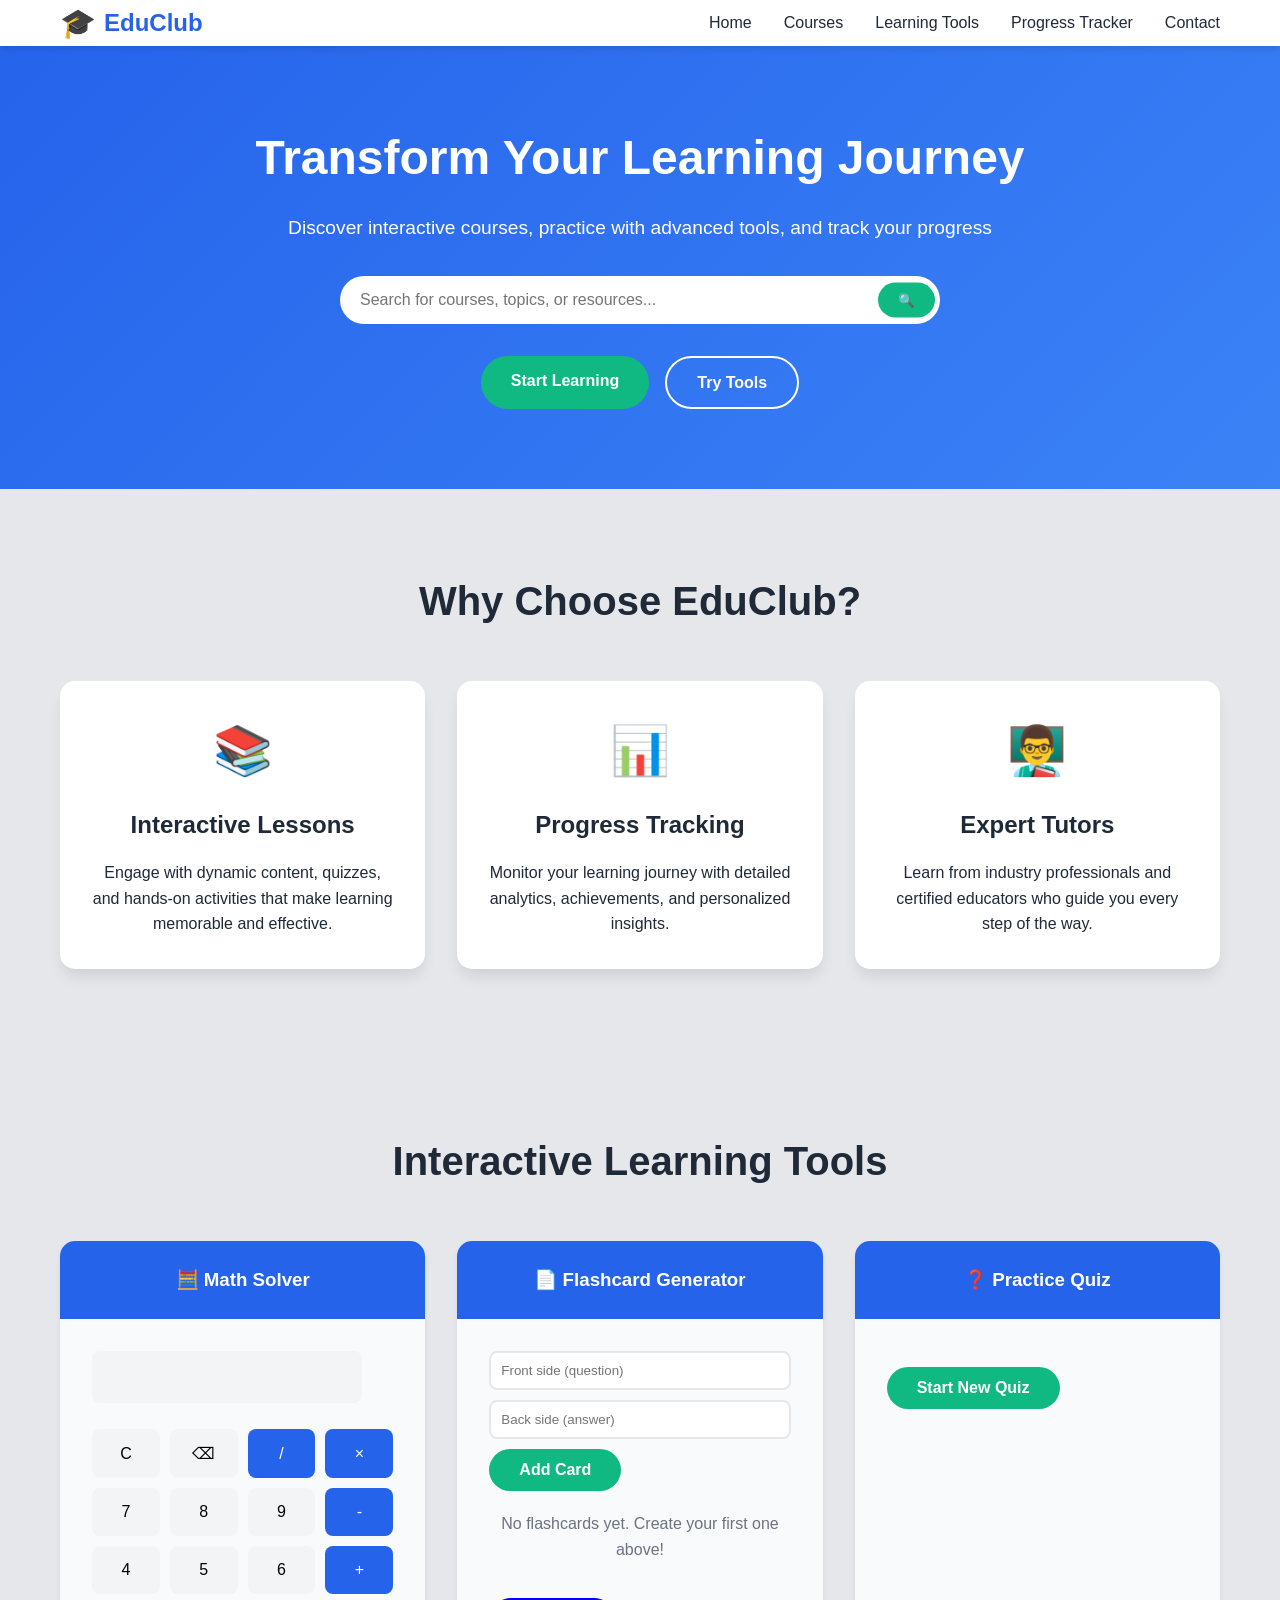
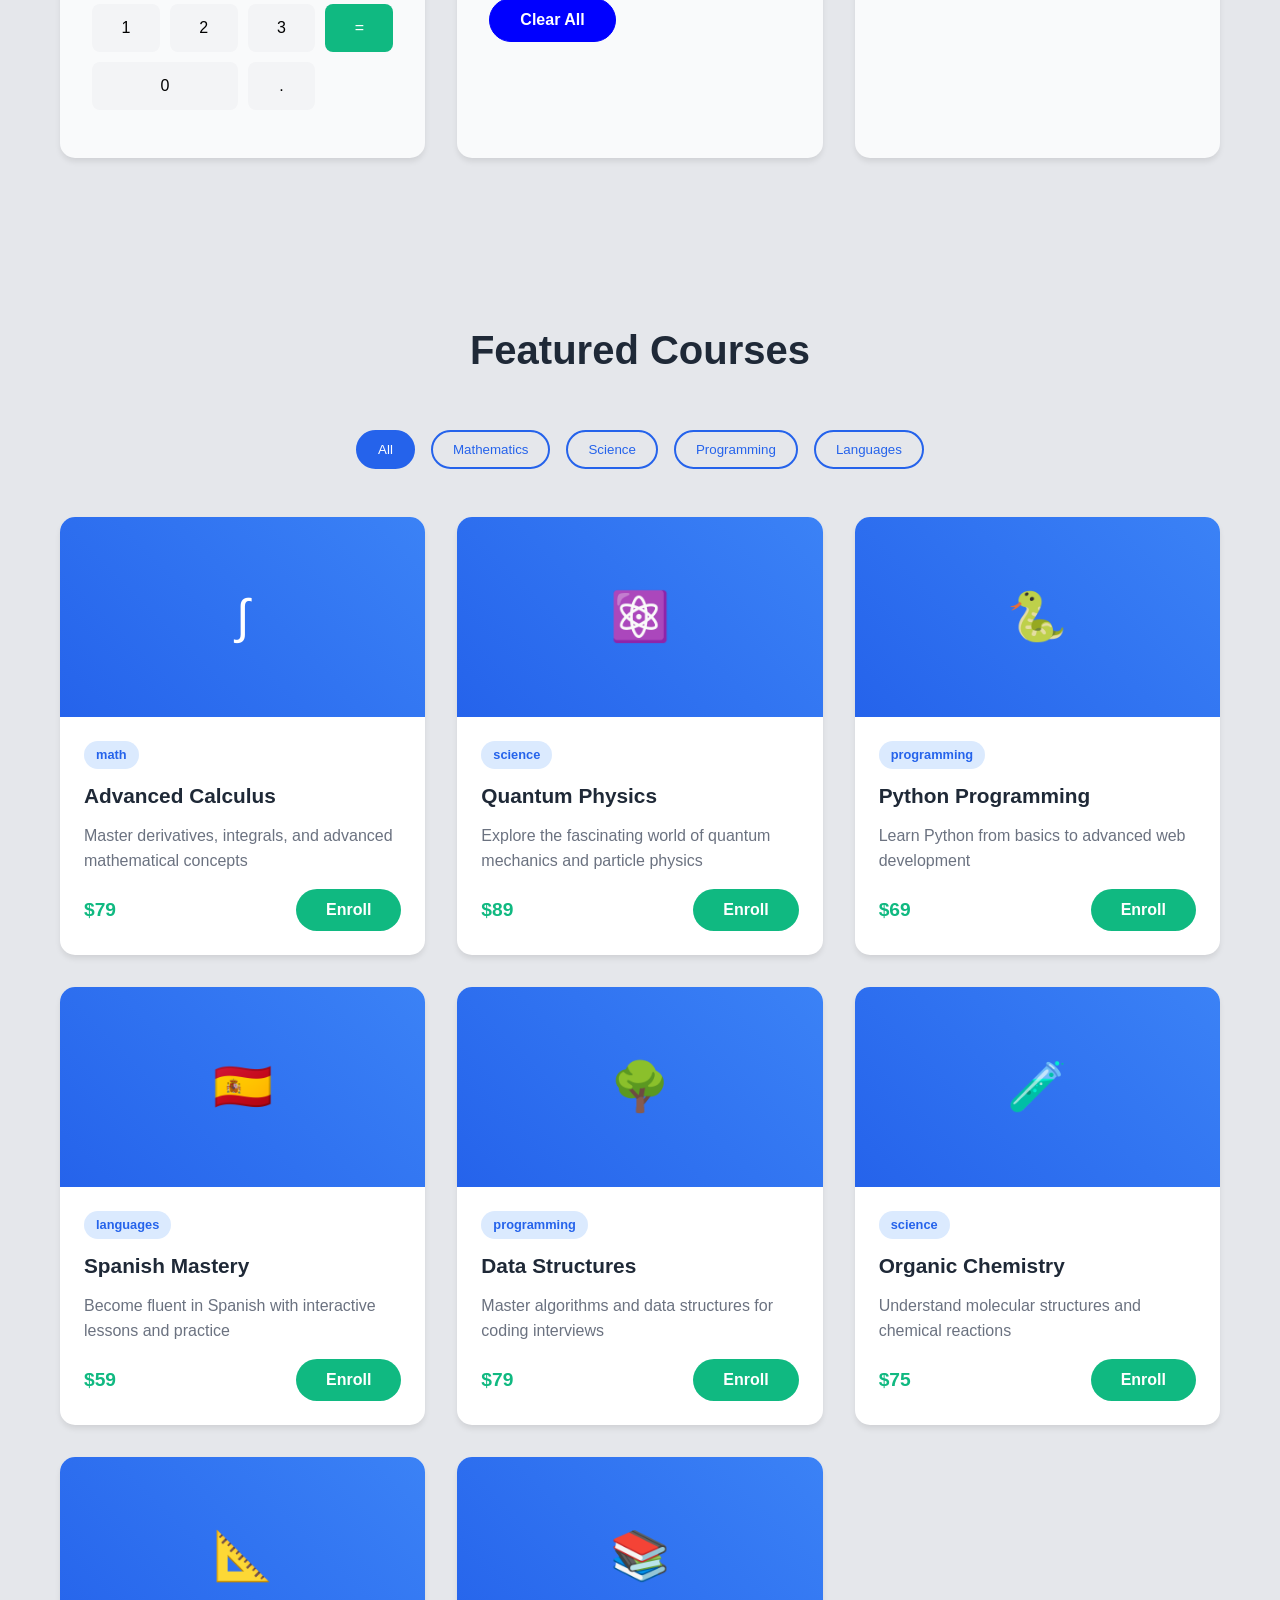
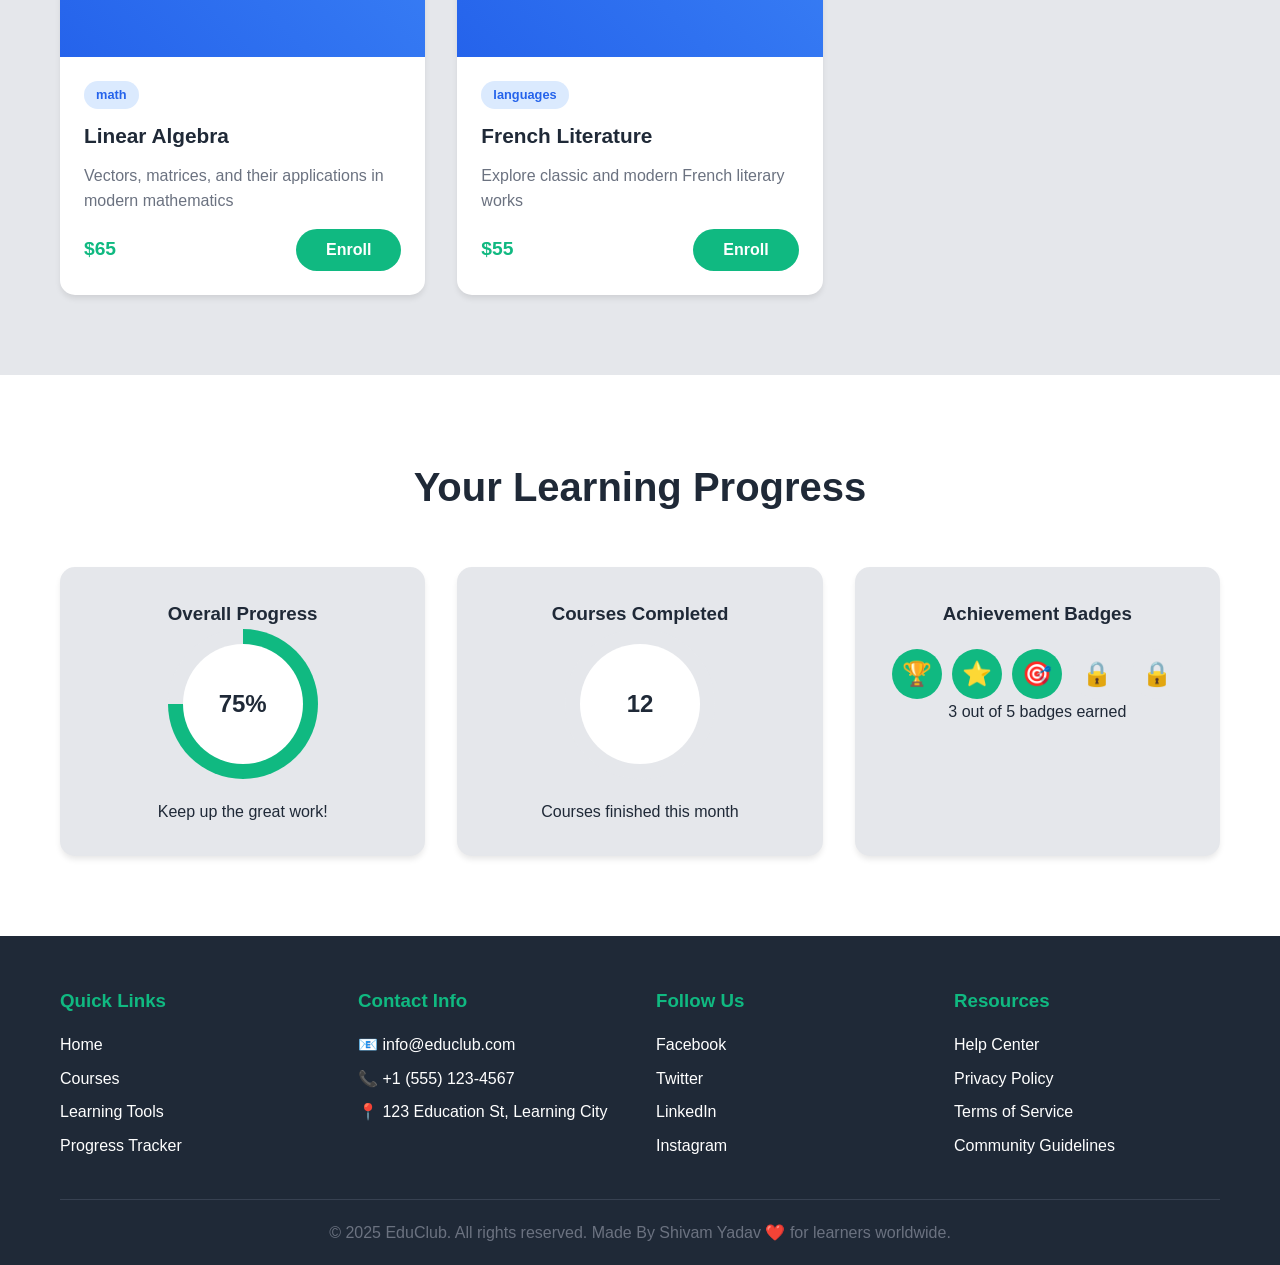
==== commit bfb7238d: "add style and separate section folder and removed some files" ====
--- a/index.html
+++ b/index.html
@@ -1,1708 +1,54 @@
 <!DOCTYPE html>
 <html lang="en">
+
 <head>
-    <meta charset="UTF-8">
-    <meta name="viewport" content="width=device-width, initial-scale=1.0">
-    <title>EduPlatform - Advanced Learning Experience</title>
-    <style>
-        * {
-            margin: 0;
-            padding: 0;
-            box-sizing: border-box;
-        }
+    <meta charset="UTF-8" />
+    <meta name="viewport" content="width=device-width, initial-scale=1.0" />
+    <title>EduClub</title>
+    <link rel="stylesheet" href="css/styles.css" />
+</head>
 
-        :root {
-            --primary-blue: #2563eb;
-            --secondary-blue: #3b82f6;
-            --light-blue: #dbeafe;
-            --accent-green: #10b981;
-            --dark-green: #047857;
-            --text-dark: #1f2937;
-            --text-light: #6b7280;
-            --white: #ffffff;
-            --gray-50: #f9fafb;
-            --gray-100: #f3f4f6;
-            --gray-200: #e5e7eb;
-            --shadow: 0 4px 6px -1px rgba(0, 0, 0, 0.1);
-            --shadow-lg: 0 10px 15px -3px rgba(0, 0, 0, 0.1);
-        }
+<body>
+    <div data-include="components/header.html"></div>
+    <main>
+        <div data-include="sections/hero.html"></div>
+        <div data-include="sections/features.html"></div>
+        <div data-include="sections/tools.html"></div>
+        <div data-include="sections/courses.html"></div>
+        <div data-include="sections/progress.html"></div>
+    </main>
+    <div data-include="components/footer.html"></div>
 
-        body {
-            font-family: 'Segoe UI', Tahoma, Geneva, Verdana, sans-serif;
-            line-height: 1.6;
-            color: var(--text-dark);
-            background: var(--white);
-        }
+    <!-- Load main.js only after includes are injected -->
+    <script>
+        document.addEventListener("DOMContentLoaded", () => {
+            const includeElements = document.querySelectorAll('[data-include]');
+            let includesLoaded = 0;
 
-        .container {
-            max-width: 1200px;
-            margin: 0 auto;
-            padding: 0 20px;
-        }
-
-        /* Header */
-        header {
-            background: var(--white);
-            box-shadow: var(--shadow);
-            position: fixed;
-            top: 0;
-            width: 100%;
-            z-index: 1000;
-            transition: all 0.3s ease;
-        }
-
-        nav {
-            display: flex;
-            justify-content: space-between;
-            align-items: center;
-            padding: 1rem 0;
-        }
-
-        .logo {
-            display: flex;
-            align-items: center;
-            font-size: 1.5rem;
-            font-weight: bold;
-            color: var(--primary-blue);
-        }
-
-        .logo::before {
-            content: "🎓";
-            margin-right: 0.5rem;
-            font-size: 1.8rem;
-        }
-
-        .nav-links {
-            display: flex;
-            list-style: none;
-            gap: 2rem;
-        }
-
-        .nav-links a {
-            text-decoration: none;
-            color: var(--text-dark);
-            font-weight: 500;
-            transition: color 0.3s ease;
-        }
-
-        .nav-links a:hover {
-            color: var(--primary-blue);
-        }
-
-        .hamburger {
-            display: none;
-            flex-direction: column;
-            cursor: pointer;
-            padding: 5px;
-        }
-
-        .hamburger span {
-            width: 25px;
-            height: 3px;
-            background: var(--text-dark);
-            margin: 3px 0;
-            transition: 0.3s;
-        }
-
-        /* Hero Section */
-        .hero {
-            background: linear-gradient(135deg, var(--primary-blue), var(--secondary-blue));
-            color: var(--white);
-            padding: 120px 0 80px;
-            text-align: center;
-        }
-
-        .hero h1 {
-            font-size: 3rem;
-            margin-bottom: 1rem;
-            animation: fadeInUp 1s ease;
-        }
-
-        .hero p {
-            font-size: 1.2rem;
-            margin-bottom: 2rem;
-            opacity: 0.9;
-            animation: fadeInUp 1s ease 0.2s both;
-        }
-
-        .search-container {
-            max-width: 600px;
-            margin: 0 auto 2rem;
-            position: relative;
-            animation: fadeInUp 1s ease 0.4s both;
-        }
-
-        .search-input {
-            width: 100%;
-            padding: 15px 20px;
-            border: none;
-            border-radius: 50px;
-            font-size: 1rem;
-            outline: none;
-        }
-
-        .search-btn {
-            position: absolute;
-            right: 5px;
-            top: 50%;
-            transform: translateY(-50%);
-            background: var(--accent-green);
-            color: white;
-            border: none;
-            padding: 10px 20px;
-            border-radius: 50px;
-            cursor: pointer;
-            transition: background 0.3s ease;
-        }
-
-        .search-btn:hover {
-            background: var(--dark-green);
-        }
-
-        .cta-buttons {
-            display: flex;
-            gap: 1rem;
-            justify-content: center;
-            flex-wrap: wrap;
-            animation: fadeInUp 1s ease 0.6s both;
-        }
-
-        .btn {
-            padding: 12px 30px;
-            border: none;
-            border-radius: 50px;
-            font-size: 1rem;
-            font-weight: 600;
-            cursor: pointer;
-            transition: all 0.3s ease;
-            text-decoration: none;
-            display: inline-block;
-        }
-
-        .btn-primary {
-            background: var(--accent-green);
-            color: var(--white);
-        }
-
-        .btn-primary:hover {
-            background: var(--dark-green);
-            transform: translateY(-2px);
-        }
-
-        .btn-secondary {
-            background: transparent;
-            color: var(--white);
-            border: 2px solid var(--white);
-        }
-
-        .btn-secondary:hover {
-            background: var(--white);
-            color: var(--primary-blue);
-        }
-
-        /* Features Section */
-        .features {
-            padding: 80px 0;
-            background: var(--gray-50);
-        }
-
-        .section-title {
-            text-align: center;
-            font-size: 2.5rem;
-            margin-bottom: 3rem;
-            color: var(--text-dark);
-        }
-
-        .features-grid {
-            display: grid;
-            grid-template-columns: repeat(auto-fit, minmax(300px, 1fr));
-            gap: 2rem;
-        }
-
-        .feature-card {
-            background: var(--white);
-            padding: 2rem;
-            border-radius: 15px;
-            box-shadow: var(--shadow);
-            text-align: center;
-            transition: transform 0.3s ease, box-shadow 0.3s ease;
-        }
-
-        .feature-card:hover {
-            transform: translateY(-5px);
-            box-shadow: var(--shadow-lg);
-        }
-
-        .feature-icon {
-            font-size: 3rem;
-            margin-bottom: 1rem;
-            color: var(--primary-blue);
-        }
-
-        .feature-card h3 {
-            font-size: 1.5rem;
-            margin-bottom: 1rem;
-            color: var(--text-dark);
-        }
-
-        /* Learning Tools */
-        .learning-tools {
-            padding: 80px 0;
-        }
-
-        .tools-grid {
-            display: grid;
-            grid-template-columns: repeat(auto-fit, minmax(350px, 1fr));
-            gap: 2rem;
-            margin-top: 3rem;
-        }
-
-        .tool-card {
-            background: var(--white);
-            border-radius: 15px;
-            box-shadow: var(--shadow);
-            overflow: hidden;
-            transition: transform 0.3s ease;
-        }
-
-        .tool-card:hover {
-            transform: translateY(-3px);
-        }
-
-        .tool-header {
-            background: var(--primary-blue);
-            color: var(--white);
-            padding: 1.5rem;
-            text-align: center;
-        }
-
-        .tool-content {
-            padding: 2rem;
-        }
-
-        /* Math Solver */
-        .calculator {
-            display: grid;
-            grid-template-columns: repeat(4, 1fr);
-            gap: 10px;
-            margin-top: 1rem;
-        }
-
-        .calc-display {
-            grid-column: 1 / -1;
-            padding: 15px;
-            background: var(--gray-100);
-            border: none;
-            border-radius: 8px;
-            font-size: 1.2rem;
-            text-align: right;
-            margin-bottom: 10px;
-        }
-
-        .calc-btn {
-            padding: 15px;
-            border: none;
-            border-radius: 8px;
-            font-size: 1rem;
-            cursor: pointer;
-            transition: all 0.2s ease;
-            background: var(--gray-100);
-        }
-
-        .calc-btn:hover {
-            background: var(--gray-200);
-            transform: scale(1.05);
-        }
-
-        .calc-btn.operator {
-            background: var(--primary-blue);
-            color: var(--white);
-        }
-
-        .calc-btn.equals {
-            background: var(--accent-green);
-            color: var(--white);
-        }
-
-        /* Flashcards */
-        .flashcard-container {
-            margin-top: 1rem;
-        }
-
-        .flashcard-form {
-            display: flex;
-            gap: 10px;
-            margin-bottom: 20px;
-            flex-wrap: wrap;
-        }
-
-        .flashcard-form input {
-            flex: 1;
-            min-width: 200px;
-            padding: 10px;
-            border: 2px solid var(--gray-200);
-            border-radius: 8px;
-            outline: none;
-        }
-
-        .flashcard-form input:focus {
-            border-color: var(--primary-blue);
-        }
-
-        .flashcard {
-            width: 100%;
-            height: 200px;
-            margin: 10px 0;
-            perspective: 1000px;
-            cursor: pointer;
-        }
-
-        .flashcard-inner {
-            position: relative;
-            width: 100%;
-            height: 100%;
-            text-align: center;
-            transition: transform 0.6s;
-            transform-style: preserve-3d;
-        }
-
-        .flashcard.flipped .flashcard-inner {
-            transform: rotateY(180deg);
-        }
-
-        .flashcard-front, .flashcard-back {
-            position: absolute;
-            width: 100%;
-            height: 100%;
-            backface-visibility: hidden;
-            display: flex;
-            align-items: center;
-            justify-content: center;
-            border-radius: 15px;
-            box-shadow: var(--shadow);
-            font-size: 1.2rem;
-            font-weight: 600;
-        }
-
-        .flashcard-front {
-            background: var(--light-blue);
-            color: var(--text-dark);
-        }
-
-        .flashcard-back {
-            background: var(--accent-green);
-            color: var(--white);
-            transform: rotateY(180deg);
-        }
-
-        /* Quiz System */
-        .quiz-container {
-            margin-top: 1rem;
-        }
-
-        .question {
-            background: var(--gray-50);
-            padding: 20px;
-            border-radius: 10px;
-            margin-bottom: 20px;
-        }
-
-        .question h4 {
-            margin-bottom: 15px;
-            font-size: 1.1rem;
-        }
-
-        .options {
-            display: grid;
-            gap: 10px;
-        }
-
-        .option {
-            padding: 12px;
-            background: var(--white);
-            border: 2px solid var(--gray-200);
-            border-radius: 8px;
-            cursor: pointer;
-            transition: all 0.3s ease;
-        }
-
-        .option:hover {
-            border-color: var(--primary-blue);
-            background: var(--light-blue);
-        }
-
-        .option.selected {
-            border-color: var(--primary-blue);
-            background: var(--light-blue);
-        }
-
-        .option.correct {
-            border-color: var(--accent-green);
-            background: #d1fae5;
-        }
-
-        .option.incorrect {
-            border-color: #ef4444;
-            background: #fee2e2;
-        }
-
-        .quiz-score {
-            text-align: center;
-            font-size: 1.5rem;
-            font-weight: bold;
-            color: var(--accent-green);
-            margin: 20px 0;
-        }
-
-        /* Courses Section */
-        .courses {
-            padding: 80px 0;
-            background: var(--gray-50);
-        }
-
-        .course-filters {
-            display: flex;
-            justify-content: center;
-            gap: 1rem;
-            margin-bottom: 3rem;
-            flex-wrap: wrap;
-        }
-
-        .filter-btn {
-            padding: 10px 20px;
-            border: 2px solid var(--primary-blue);
-            background: transparent;
-            color: var(--primary-blue);
-            border-radius: 25px;
-            cursor: pointer;
-            transition: all 0.3s ease;
-        }
-
-        .filter-btn.active,
-        .filter-btn:hover {
-            background: var(--primary-blue);
-            color: var(--white);
-        }
-
-        .courses-grid {
-            display: grid;
-            grid-template-columns: repeat(auto-fit, minmax(300px, 1fr));
-            gap: 2rem;
-        }
-
-        .course-card {
-            background: var(--white);
-            border-radius: 15px;
-            overflow: hidden;
-            box-shadow: var(--shadow);
-            transition: transform 0.3s ease;
-        }
-
-        .course-card:hover {
-            transform: translateY(-5px);
-        }
-
-        .course-image {
-            width: 100%;
-            height: 200px;
-            background: linear-gradient(45deg, var(--primary-blue), var(--secondary-blue));
-            display: flex;
-            align-items: center;
-            justify-content: center;
-            font-size: 3rem;
-            color: var(--white);
-        }
-
-        .course-content {
-            padding: 1.5rem;
-        }
-
-        .course-category {
-            background: var(--light-blue);
-            color: var(--primary-blue);
-            padding: 4px 12px;
-            border-radius: 15px;
-            font-size: 0.8rem;
-            font-weight: 600;
-            display: inline-block;
-            margin-bottom: 10px;
-        }
-
-        .course-title {
-            font-size: 1.3rem;
-            margin-bottom: 10px;
-            color: var(--text-dark);
-        }
-
-        .course-description {
-            color: var(--text-light);
-            margin-bottom: 15px;
-        }
-
-        .course-footer {
-            display: flex;
-            justify-content: space-between;
-            align-items: center;
-        }
-
-        .course-price {
-            font-size: 1.2rem;
-            font-weight: bold;
-            color: var(--accent-green);
-        }
-
-        /* Progress Tracker */
-        .progress-tracker {
-            padding: 80px 0;
-        }
-
-        .progress-grid {
-            display: grid;
-            grid-template-columns: repeat(auto-fit, minmax(300px, 1fr));
-            gap: 2rem;
-            margin-top: 3rem;
-        }
-
-        .progress-card {
-            background: var(--white);
-            padding: 2rem;
-            border-radius: 15px;
-            box-shadow: var(--shadow);
-            text-align: center;
-        }
-
-        .progress-circle {
-            width: 150px;
-            height: 150px;
-            border-radius: 50%;
-            background: conic-gradient(var(--accent-green) 0deg, var(--gray-200) 0deg);
-            display: flex;
-            align-items: center;
-            justify-content: center;
-            margin: 0 auto 20px;
-            position: relative;
-        }
-
-        .progress-circle::before {
-            content: '';
-            width: 120px;
-            height: 120px;
-            border-radius: 50%;
-            background: var(--white);
-            position: absolute;
-        }
-
-        .progress-text {
-            position: relative;
-            z-index: 1;
-            font-size: 1.5rem;
-            font-weight: bold;
-            color: var(--text-dark);
-        }
-
-        .badges {
-            display: flex;
-            justify-content: center;
-            gap: 10px;
-            margin-top: 20px;
-            flex-wrap: wrap;
-        }
-
-        .badge {
-            width: 50px;
-            height: 50px;
-            border-radius: 50%;
-            display: flex;
-            align-items: center;
-            justify-content: center;
-            font-size: 1.5rem;
-            color: var(--white);
-            background: var(--accent-green);
-        }
-
-        .badge.locked {
-            background: var(--gray-200);
-            color: var(--text-light);
-        }
-
-        /* Footer */
-        footer {
-            background: var(--text-dark);
-            color: var(--white);
-            padding: 50px 0 20px;
-        }
-
-        .footer-content {
-            display: grid;
-            grid-template-columns: repeat(auto-fit, minmax(250px, 1fr));
-            gap: 2rem;
-            margin-bottom: 2rem;
-        }
-
-        .footer-section h3 {
-            margin-bottom: 1rem;
-            color: var(--accent-green);
-        }
-
-        .footer-section ul {
-            list-style: none;
-        }
-
-        .footer-section ul li {
-            margin-bottom: 0.5rem;
-        }
-
-        .footer-section ul li a {
-            color: var(--white);
-            text-decoration: none;
-            transition: color 0.3s ease;
-        }
-
-        .footer-section ul li a:hover {
-            color: var(--accent-green);
-        }
-
-        .footer-bottom {
-            text-align: center;
-            padding-top: 20px;
-            border-top: 1px solid #374151;
-            color: var(--text-light);
-        }
-
-        /* Animations */
-        @keyframes fadeInUp {
-            from {
-                opacity: 0;
-                transform: translateY(30px);
-            }
-            to {
-                opacity: 1;
-                transform: translateY(0);
-            }
-        }
-
-        .fade-in-up {
-            animation: fadeInUp 0.8s ease;
-        }
-
-        /* Responsive Design */
-        @media (max-width: 768px) {
-            .hamburger {
-                display: flex;
-            }
-
-            .nav-links {
-                position: fixed;
-                top: 70px;
-                left: -100%;
-                width: 100%;
-                height: calc(100vh - 70px);
-                background: var(--white);
-                flex-direction: column;
-                justify-content: start;
-                align-items: center;
-                padding-top: 2rem;
-                transition: left 0.3s ease;
-            }
-
-            .nav-links.active {
-                left: 0;
-            }
-
-            .hero h1 {
-                font-size: 2rem;
-            }
-
-            .hero p {
-                font-size: 1rem;
-            }
-
-            .cta-buttons {
-                flex-direction: column;
-                align-items: center;
-            }
-
-            .section-title {
-                font-size: 2rem;
-            }
-
-            .features-grid,
-            .tools-grid,
-            .courses-grid,
-            .progress-grid {
-                grid-template-columns: 1fr;
-            }
-
-            .flashcard-form {
-                flex-direction: column;
-            }
-
-            .flashcard-form input {
-                min-width: 100%;
-            }
-
-            .calculator {
-                grid-template-columns: repeat(4, 1fr);
-                gap: 8px;
-            }
-
-            .calc-btn {
-                padding: 12px;
-                font-size: 0.9rem;
-            }
-        }
-
-        @media (max-width: 480px) {
-            .container {
-                padding: 0 15px;
-            }
-
-            .hero {
-                padding: 100px 0 60px;
-            }
-
-            .hero h1 {
-                font-size: 1.8rem;
-            }
-
-            .search-input {
-                padding: 12px 15px;
-            }
-
-            .search-btn {
-                padding: 8px 15px;
-            }
-
-            .tool-content {
-                padding: 1.5rem;
-            }
-
-            .progress-circle {
-                width: 120px;
-                height: 120px;
-            }
-
-            .progress-circle::before {
-                width: 90px;
-                height: 90px;
-            }
-
-            .progress-text {
-                font-size: 1.2rem;
-            }
-        }
-
-        /* Utility Classes */
-        .hidden {
-            display: none;
-        }
-
-        .visible {
-            display: block;
-        }
-
-        .text-center {
-            text-align: center;
-        }
-
-        .mb-1 { margin-bottom: 0.5rem; }
-        .mb-2 { margin-bottom: 1rem; }
-        .mb-3 { margin-bottom: 1.5rem; }
-        .mt-1 { margin-top: 0.5rem; }
-        .mt-2 { margin-top: 1rem; }
-        .mt-3 { margin-top: 1.5rem; }
-    </style>
-</head>
-<body>
-    <!-- Header -->
-    <header>
-        <nav class="container">
-            <div class="logo">EduPlatform</div>
-            <ul class="nav-links" id="navLinks">
-                <li><a href="#home">Home</a></li>
-                <li><a href="#courses">Courses</a></li>
-                <li><a href="#tools">Learning Tools</a></li>
-                <li><a href="#progress">Progress Tracker</a></li>
-                <li><a href="#about">About</a></li>
-                <li><a href="#contact">Contact</a></li>
-            </ul>
-            <div class="hamburger" id="hamburger">
-                <span></span>
-                <span></span>
-                <span></span>
-            </div>
-        </nav>
-    </header>
-
-    <!-- Hero Section -->
-    <section class="hero" id="home">
-        <div class="container">
-            <h1>Transform Your Learning Journey</h1>
-            <p>Discover interactive courses, practice with advanced tools, and track your progress</p>
-            <div class="search-container">
-                <input type="text" class="search-input" id="searchInput" placeholder="Search for courses, topics, or resources...">
-                <button class="search-btn" onclick="searchCourses()">🔍</button>
-            </div>
-            <div class="cta-buttons">
-                <a href="#courses" class="btn btn-primary">Start Learning</a>
-                <a href="#tools" class="btn btn-secondary">Try Tools</a>
-            </div>
-        </div>
-    </section>
-
-    <!-- Features Section -->
-    <section class="features" id="features">
-        <div class="container">
-            <h2 class="section-title">Why Choose EduPlatform?</h2>
-            <div class="features-grid">
-                <div class="feature-card">
-                    <div class="feature-icon">📚</div>
-                    <h3>Interactive Lessons</h3>
-                    <p>Engage with dynamic content, quizzes, and hands-on activities that make learning memorable and effective.</p>
-                </div>
-                <div class="feature-card">
-                    <div class="feature-icon">📊</div>
-                    <h3>Progress Tracking</h3>
-                    <p>Monitor your learning journey with detailed analytics, achievements, and personalized insights.</p>
-                </div>
-                <div class="feature-card">
-                    <div class="feature-icon">👨‍🏫</div>
-                    <h3>Expert Tutors</h3>
-                    <p>Learn from industry professionals and certified educators who guide you every step of the way.</p>
-                </div>
-            </div>
-        </div>
-    </section>
-
-    <!-- Learning Tools -->
-    <section class="learning-tools" id="tools">
-        <div class="container">
-            <h2 class="section-title">Interactive Learning Tools</h2>
-            <div class="tools-grid">
-                <!-- Math Solver -->
-                <div class="tool-card">
-                    <div class="tool-header">
-                        <h3>🧮 Math Solver</h3>
-                    </div>
-                    <div class="tool-content">
-                        <input type="text" class="calc-display" id="calcDisplay" readonly>
-                        <div class="calculator">
-                            <button class="calc-btn" onclick="clearCalc()">C</button>
-                            <button class="calc-btn" onclick="deleteLast()">⌫</button>
-                            <button class="calc-btn operator" onclick="appendToCalc('/')">/</button>
-                            <button class="calc-btn operator" onclick="appendToCalc('*')">×</button>
-                            
-                            <button class="calc-btn" onclick="appendToCalc('7')">7</button>
-                            <button class="calc-btn" onclick="appendToCalc('8')">8</button>
-                            <button class="calc-btn" onclick="appendToCalc('9')">9</button>
-                            <button class="calc-btn operator" onclick="appendToCalc('-')">-</button>
-                            
-                            <button class="calc-btn" onclick="appendToCalc('4')">4</button>
-                            <button class="calc-btn" onclick="appendToCalc('5')">5</button>
-                            <button class="calc-btn" onclick="appendToCalc('6')">6</button>
-                            <button class="calc-btn operator" onclick="appendToCalc('+')">+</button>
-                            
-                            <button class="calc-btn" onclick="appendToCalc('1')">1</button>
-                            <button class="calc-btn" onclick="appendToCalc('2')">2</button>
-                            <button class="calc-btn" onclick="appendToCalc('3')">3</button>
-                            <button class="calc-btn equals" onclick="calculateResult()" rowspan="2">=</button>
-                            
-                            <button class="calc-btn" onclick="appendToCalc('0')" style="grid-column: span 2;">0</button>
-                            <button class="calc-btn" onclick="appendToCalc('.')">.</button>
-                        </div>
-                        <div id="calcSteps" class="mt-2"></div>
-                    </div>
-                </div>
-
-                <!-- Flashcard Generator -->
-                <div class="tool-card">
-                    <div class="tool-header">
-                        <h3>📄 Flashcard Generator</h3>
-                    </div>
-                    <div class="tool-content">
-                        <div class="flashcard-form">
-                            <input type="text" id="flashcardFront" placeholder="Front side (question)">
-                            <input type="text" id="flashcardBack" placeholder="Back side (answer)">
-                            <button class="btn btn-primary" onclick="addFlashcard()">Add Card</button>
-                        </div>
-                        <div id="flashcardContainer" class="flashcard-container"></div>
-                        <button class="btn btn-secondary mt-2" onclick="clearFlashcards()">Clear All</button>
-                    </div>
-                </div>
-
-                <!-- Quiz System -->
-                <div class="tool-card">
-                    <div class="tool-header">
-                        <h3>❓ Practice Quiz</h3>
-                    </div>
-                    <div class="tool-content">
-                        <div id="quizContainer" class="quiz-container">
-                            <button class="btn btn-primary" onclick="startQuiz()">Start New Quiz</button>
-                        </div>
-                    </div>
-                </div>
-            </div>
-        </div>
-    </section>
-
-    <!-- Courses Section -->
-    <section class="courses" id="courses">
-        <div class="container">
-            <h2 class="section-title">Featured Courses</h2>
-            <div class="course-filters">
-                <button class="filter-btn active" onclick="filterCourses('all')">All</button>
-                <button class="filter-btn" onclick="filterCourses('math')">Mathematics</button>
-                <button class="filter-btn" onclick="filterCourses('science')">Science</button>
-                <button class="filter-btn" onclick="filterCourses('programming')">Programming</button>
-                <button class="filter-btn" onclick="filterCourses('languages')">Languages</button>
-            </div>
-            <div class="courses-grid" id="coursesGrid">
-                <!-- Courses will be populated by JavaScript -->
-            </div>
-        </div>
-    </section>
-
-    <!-- Progress Tracker -->
-    <section class="progress-tracker" id="progress">
-        <div class="container">
-            <h2 class="section-title">Your Learning Progress</h2>
-            <div class="progress-grid">
-                <div class="progress-card">
-                    <h3>Overall Progress</h3>
-                    <div class="progress-circle" id="overallProgress">
-                        <div class="progress-text">75%</div>
-                    </div>
-                    <p>Keep up the great work!</p>
-                </div>
-                <div class="progress-card">
-                    <h3>Courses Completed</h3>
-                    <div class="progress-circle" id="coursesProgress">
-                        <div class="progress-text">12</div>
-                    </div>
-                    <p>Courses finished this month</p>
-                </div>
-                <div class="progress-card">
-                    <h3>Achievement Badges</h3>
-                    <div class="badges" id="badgesContainer">
-                        <div class="badge">🏆</div>
-                        <div class="badge">⭐</div>
-                        <div class="badge">🎯</div>
-                        <div class="badge locked">🔒</div>
-                        <div class="badge locked">🔒</div>
-                    </div>
-                    <p>3 out of 5 badges earned</p>
-                </div>
-            </div>
-        </div>
-    </section>
-
-    <!-- Footer -->
-    <footer id="contact">
-        <div class="container">
-            <div class="footer-content">
-                <div class="footer-section">
-                    <h3>Quick Links</h3>
-                    <ul>
-                        <li><a href="#home">Home</a></li>
-                        <li><a href="#courses">Courses</a></li>
-                        <li><a href="#tools">Learning Tools</a></li>
-                        <li><a href="#progress">Progress Tracker</a></li>
-                        <li><a href="#about">About Us</a></li>
-                    </ul>
-                </div>
-                <div class="footer-section">
-                    <h3>Contact Info</h3>
-                    <ul>
-                        <li>📧 info@eduplatform.com</li>
-                        <li>📞 +1 (555) 123-4567</li>
-                        <li>📍 123 Education St, Learning City</li>
-                    </ul>
-                </div>
-                <div class="footer-section">
-                    <h3>Follow Us</h3>
-                    <ul>
-                        <li><a href="#">Facebook</a></li>
-                        <li><a href="#">Twitter</a></li>
-                        <li><a href="#">LinkedIn</a></li>
-                        <li><a href="#">Instagram</a></li>
-                    </ul>
-                </div>
-                <div class="footer-section">
-                    <h3>Resources</h3>
-                    <ul>
-                        <li><a href="#">Help Center</a></li>
-                        <li><a href="#">Privacy Policy</a></li>
-                        <li><a href="#">Terms of Service</a></li>
-                        <li><a href="#">Community Guidelines</a></li>
-                    </ul>
-                </div>
-            </div>
-            <div class="footer-bottom">
-                <p>&copy; 2025 EduPlatform. All rights reserved. Made with ❤️ for learners worldwide.</p>
-            </div>
-        </div>
-    </footer>
-
-    <script>
-        // Global Variables
-        let flashcards = JSON.parse(localStorage.getItem('flashcards')) || [];
-        let userProgress = JSON.parse(localStorage.getItem('userProgress')) || {
-            overallProgress: 75,
-            coursesCompleted: 12,
-            badgesEarned: 3,
-            quizScores: []
-        };
-
-        // Sample courses data
-        const coursesData = [
-            {
-                id: 1,
-                title: "Advanced Calculus",
-                category: "math",
-                description: "Master derivatives, integrals, and advanced mathematical concepts",
-                price: "$79",
-                icon: "∫",
-                level: "Advanced"
-            },
-            {
-                id: 2,
-                title: "Quantum Physics",
-                category: "science",
-                description: "Explore the fascinating world of quantum mechanics and particle physics",
-                price: "$89",
-                icon: "⚛️",
-                level: "Expert"
-            },
-            {
-                id: 3,
-                title: "Python Programming",
-                category: "programming",
-                description: "Learn Python from basics to advanced web development",
-                price: "$69",
-                icon: "🐍",
-                level: "Beginner"
-            },
-            {
-                id: 4,
-                title: "Spanish Mastery",
-                category: "languages",
-                description: "Become fluent in Spanish with interactive lessons and practice",
-                price: "$59",
-                icon: "🇪🇸",
-                level: "Intermediate"
-            },
-            {
-                id: 5,
-                title: "Data Structures",
-                category: "programming",
-                description: "Master algorithms and data structures for coding interviews",
-                price: "$79",
-                icon: "🌳",
-                level: "Intermediate"
-            },
-            {
-                id: 6,
-                title: "Organic Chemistry",
-                category: "science",
-                description: "Understand molecular structures and chemical reactions",
-                price: "$75",
-                icon: "🧪",
-                level: "Advanced"
-            },
-            {
-                id: 7,
-                title: "Linear Algebra",
-                category: "math",
-                description: "Vectors, matrices, and their applications in modern mathematics",
-                price: "$65",
-                icon: "📐",
-                level: "Intermediate"
-            },
-            {
-                id: 8,
-                title: "French Literature",
-                category: "languages",
-                description: "Explore classic and modern French literary works",
-                price: "$55",
-                icon: "📚",
-                level: "Advanced"
-            }
-        ];
-
-        // Sample quiz questions
-        const quizQuestions = [
-            {
-                question: "What is the derivative of x²?",
-                options: ["2x", "x²", "2", "x"],
-                correct: 0
-            },
-            {
-                question: "Which programming language is known as the 'language of the web'?",
-                options: ["Python", "Java", "JavaScript", "C++"],
-                correct: 2
-            },
-            {
-                question: "What is the capital of France?",
-                options: ["London", "Berlin", "Madrid", "Paris"],
-                correct: 3
-            },
-            {
-                question: "Which element has the chemical symbol 'O'?",
-                options: ["Gold", "Oxygen", "Silver", "Iron"],
-                correct: 1
-            },
-            {
-                question: "What is 15% of 200?",
-                options: ["25", "30", "35", "40"],
-                correct: 1
-            }
-        ];
-
-        let currentQuiz = [];
-        let currentQuestionIndex = 0;
-        let quizScore = 0;
-
-        // DOM Content Loaded
-        document.addEventListener('DOMContentLoaded', function() {
-            initializeApp();
-            loadFlashcards();
-            renderCourses();
-            updateProgressDisplay();
-            setupEventListeners();
+            includeElements.forEach(async (el) => {
+                const file = el.getAttribute('data-include');
+                try {
+                    const res = await fetch(file);
+                    const html = await res.text();
+                    el.innerHTML = html;
+                } catch (e) {
+                    el.innerHTML = `<p>Could not load: ${file}</p>`;
+                } finally {
+                    includesLoaded++;
+                    if (includesLoaded === includeElements.length) {
+                        initApp(); // Load main logic
+                    }
+                }
+            });
         });
 
-        // Initialize Application
-        function initializeApp() {
-            // Smooth scrolling for navigation links
-            document.querySelectorAll('a[href^="#"]').forEach(anchor => {
-                anchor.addEventListener('click', function (e) {
-                    e.preventDefault();
-                    const target = document.querySelector(this.getAttribute('href'));
-                    if (target) {
-                        target.scrollIntoView({
-                            behavior: 'smooth',
-                            block: 'start'
-                        });
-                    }
-                });
-            });
-
-            // Intersection Observer for animations
-            const observerOptions = {
-                threshold: 0.1,
-                rootMargin: '0px 0px -50px 0px'
-            };
-
-            const observer = new IntersectionObserver((entries) => {
-                entries.forEach(entry => {
-                    if (entry.isIntersecting) {
-                        entry.target.classList.add('fade-in-up');
-                    }
-                });
-            }, observerOptions);
-
-            // Observe elements for animation
-            document.querySelectorAll('.feature-card, .tool-card, .course-card, .progress-card').forEach(el => {
-                observer.observe(el);
-            });
+        function initApp() {
+            const script = document.createElement('script');
+            script.src = "js/main.js";
+            script.defer = true;
+            document.body.appendChild(script);
         }
-
-        // Setup Event Listeners
-        function setupEventListeners() {
-            // Hamburger menu toggle
-            const hamburger = document.getElementById('hamburger');
-            const navLinks = document.getElementById('navLinks');
-
-            hamburger.addEventListener('click', function() {
-                navLinks.classList.toggle('active');
-                hamburger.classList.toggle('active');
-            });
-
-            // Close mobile menu when clicking on links
-            document.querySelectorAll('.nav-links a').forEach(link => {
-                link.addEventListener('click', () => {
-                    navLinks.classList.remove('active');
-                    hamburger.classList.remove('active');
-                });
-            });
-
-            // Search functionality
-            const searchInput = document.getElementById('searchInput');
-            searchInput.addEventListener('keypress', function(e) {
-                if (e.key === 'Enter') {
-                    searchCourses();
-                }
-            });
-
-            // Header scroll effect
-            window.addEventListener('scroll', function() {
-                const header = document.querySelector('header');
-                if (window.scrollY > 100) {
-                    header.style.background = 'rgba(255, 255, 255, 0.95)';
-                    header.style.backdropFilter = 'blur(10px)';
-                } else {
-                    header.style.background = 'var(--white)';
-                    header.style.backdropFilter = 'none';
-                }
-            });
-        }
-
-        // Calculator Functions
-        function appendToCalc(value) {
-            const display = document.getElementById('calcDisplay');
-            if (display.value === '0' || display.value === 'Error') {
-                display.value = value;
-            } else {
-                display.value += value;
-            }
-        }
-
-        function clearCalc() {
-            document.getElementById('calcDisplay').value = '0';
-            document.getElementById('calcSteps').innerHTML = '';
-        }
-
-        function deleteLast() {
-            const display = document.getElementById('calcDisplay');
-            if (display.value.length > 1) {
-                display.value = display.value.slice(0, -1);
-            } else {
-                display.value = '0';
-            }
-        }
-
-        function calculateResult() {
-            const display = document.getElementById('calcDisplay');
-            const stepsDiv = document.getElementById('calcSteps');
-            const expression = display.value.replace(/×/g, '*');
-            
-            try {
-                // Basic expression evaluation with step-by-step breakdown
-                const result = Function('"use strict"; return (' + expression + ')')();
-                
-                // Show steps
-                stepsDiv.innerHTML = `
-                    <div style="background: var(--gray-50); padding: 15px; border-radius: 8px; margin-top: 10px;">
-                        <strong>Solution Steps:</strong><br>
-                        Expression: ${expression}<br>
-                        Result: ${result}
-                    </div>
-                `;
-                
-                display.value = result;
-                
-                // Save calculation to progress
-                saveCalculation(expression, result);
-                
-            } catch (error) {
-                display.value = 'Error';
-                stepsDiv.innerHTML = '<div style="color: red; margin-top: 10px;">Invalid expression</div>';
-            }
-        }
-
-        function saveCalculation(expression, result) {
-            let calculations = JSON.parse(localStorage.getItem('calculations')) || [];
-            calculations.push({
-                expression: expression,
-                result: result,
-                timestamp: new Date().toISOString()
-            });
-            
-            // Keep only last 10 calculations
-            if (calculations.length > 10) {
-                calculations = calculations.slice(-10);
-            }
-            
-            localStorage.setItem('calculations', JSON.stringify(calculations));
-        }
-
-        // Flashcard Functions
-        function addFlashcard() {
-            const frontInput = document.getElementById('flashcardFront');
-            const backInput = document.getElementById('flashcardBack');
-            
-            const front = frontInput.value.trim();
-            const back = backInput.value.trim();
-            
-            if (front && back) {
-                const flashcard = {
-                    id: Date.now(),
-                    front: front,
-                    back: back,
-                    created: new Date().toISOString()
-                };
-                
-                flashcards.push(flashcard);
-                localStorage.setItem('flashcards', JSON.stringify(flashcards));
-                
-                frontInput.value = '';
-                backInput.value = '';
-                
-                renderFlashcards();
-                
-                // Show success message
-                showNotification('Flashcard added successfully!', 'success');
-            } else {
-                showNotification('Please fill in both sides of the flashcard', 'error');
-            }
-        }
-
-        function renderFlashcards() {
-            const container = document.getElementById('flashcardContainer');
-            
-            if (flashcards.length === 0) {
-                container.innerHTML = '<p style="text-align: center; color: var(--text-light); margin: 20px 0;">No flashcards yet. Create your first one above!</p>';
-                return;
-            }
-            
-            container.innerHTML = flashcards.map(card => `
-                <div class="flashcard" onclick="flipCard(this)">
-                    <div class="flashcard-inner">
-                        <div class="flashcard-front">
-                            <p>${card.front}</p>
-                        </div>
-                        <div class="flashcard-back">
-                            <p>${card.back}</p>
-                        </div>
-                    </div>
-                    <button class="btn" onclick="event.stopPropagation(); deleteFlashcard(${card.id})" 
-                            style="margin-top: 10px; background: #ef4444; color: white; padding: 5px 10px; font-size: 0.8rem;">
-                        Delete
-                    </button>
-                </div>
-            `).join('');
-        }
-
-        function flipCard(cardElement) {
-            cardElement.classList.toggle('flipped');
-        }
-
-        function deleteFlashcard(id) {
-            flashcards = flashcards.filter(card => card.id !== id);
-            localStorage.setItem('flashcards', JSON.stringify(flashcards));
-            renderFlashcards();
-            showNotification('Flashcard deleted', 'info');
-        }
-
-        function clearFlashcards() {
-            if (confirm('Are you sure you want to delete all flashcards?')) {
-                flashcards = [];
-                localStorage.setItem('flashcards', JSON.stringify(flashcards));
-                renderFlashcards();
-                showNotification('All flashcards cleared', 'info');
-            }
-        }
-
-        function loadFlashcards() {
-            renderFlashcards();
-        }
-
-        // Quiz Functions
-        function startQuiz() {
-            currentQuiz = [...quizQuestions].sort(() => Math.random() - 0.5).slice(0, 3);
-            currentQuestionIndex = 0;
-            quizScore = 0;
-            
-            renderQuizQuestion();
-        }
-
-        function renderQuizQuestion() {
-            const container = document.getElementById('quizContainer');
-            const question = currentQuiz[currentQuestionIndex];
-            
-            if (!question) {
-                showQuizResults();
-                return;
-            }
-            
-            container.innerHTML = `
-                <div class="question">
-                    <h4>Question ${currentQuestionIndex + 1} of ${currentQuiz.length}</h4>
-                    <p style="font-size: 1.1rem; margin-bottom: 15px;">${question.question}</p>
-                    <div class="options">
-                        ${question.options.map((option, index) => `
-                            <div class="option" onclick="selectOption(this, ${index})">
-                                ${option}
-                            </div>
-                        `).join('')}
-                    </div>
-                    <button class="btn btn-primary mt-2" onclick="submitAnswer()" style="display: none;" id="submitBtn">
-                        Next Question
-                    </button>
-                </div>
-            `;
-        }
-
-        function selectOption(optionElement, index) {
-            // Remove previous selections
-            document.querySelectorAll('.option').forEach(opt => {
-                opt.classList.remove('selected');
-            });
-            
-            // Select current option
-            optionElement.classList.add('selected');
-            optionElement.dataset.selectedIndex = index;
-            
-            // Show submit button
-            document.getElementById('submitBtn').style.display = 'inline-block';
-        }
-
-        function submitAnswer() {
-            const selectedOption = document.querySelector('.option.selected');
-            if (!selectedOption) return;
-            
-            const selectedIndex = parseInt(selectedOption.dataset.selectedIndex);
-            const correctIndex = currentQuiz[currentQuestionIndex].correct;
-            
-            // Show correct/incorrect answers
-            document.querySelectorAll('.option').forEach((opt, index) => {
-                if (index === correctIndex) {
-                    opt.classList.add('correct');
-                } else if (index === selectedIndex && index !== correctIndex) {
-                    opt.classList.add('incorrect');
-                }
-                opt.style.pointerEvents = 'none';
-            });
-            
-            if (selectedIndex === correctIndex) {
-                quizScore++;
-            }
-            
-            // Move to next question after delay
-            setTimeout(() => {
-                currentQuestionIndex++;
-                renderQuizQuestion();
-            }, 1500);
-        }
-
-        function showQuizResults() {
-            const container = document.getElementById('quizContainer');
-            const percentage = Math.round((quizScore / currentQuiz.length) * 100);
-            
-            // Save quiz score
-            userProgress.quizScores.push({
-                score: quizScore,
-                total: currentQuiz.length,
-                percentage: percentage,
-                date: new Date().toISOString()
-            });
-            
-            // Update overall progress
-            if (percentage > 70) {
-                userProgress.overallProgress = Math.min(100, userProgress.overallProgress + 2);
-            }
-            
-            localStorage.setItem('userProgress', JSON.stringify(userProgress));
-            updateProgressDisplay();
-            
-            container.innerHTML = `
-                <div class="text-center">
-                    <div class="quiz-score">${quizScore} / ${currentQuiz.length}</div>
-                    <h3>Quiz Complete!</h3>
-                    <p>You scored ${percentage}%</p>
-                    <div style="margin: 20px 0;">
-                        ${percentage >= 80 ? '🎉 Excellent work!' : 
-                          percentage >= 60 ? '👍 Good job!' : 
-                          '💪 Keep practicing!'}
-                    </div>
-                    <button class="btn btn-primary" onclick="startQuiz()">Try Again</button>
-                    <button class="btn btn-secondary" onclick="resetQuiz()">Back to Tools</button>
-                </div>
-            `;
-        }
-
-        function resetQuiz() {
-            const container = document.getElementById('quizContainer');
-            container.innerHTML = '<button class="btn btn-primary" onclick="startQuiz()">Start New Quiz</button>';
-        }
-
-        // Course Functions
-        function renderCourses(filter = 'all') {
-            const container = document.getElementById('coursesGrid');
-            const filteredCourses = filter === 'all' ? 
-                coursesData : 
-                coursesData.filter(course => course.category === filter);
-            
-            container.innerHTML = filteredCourses.map(course => `
-                <div class="course-card" data-category="${course.category}">
-                    <div class="course-image">
-                        ${course.icon}
-                    </div>
-                    <div class="course-content">
-                        <span class="course-category">${course.category.charAt(0).toUpperCase() + course.category.slice(1)}</span>
-                        <h3 class="course-title">${course.title}</h3>
-                        <p class="course-description">${course.description}</p>
-                        <div class="course-footer">
-                            <span class="course-price">${course.price}</span>
-                            <button class="btn btn-primary" onclick="enrollCourse(${course.id})">Enroll</button>
-                        </div>
-                    </div>
-                </div>
-            `).join('');
-        }
-
-        function filterCourses(category) {
-            // Update active filter button
-            document.querySelectorAll('.filter-btn').forEach(btn => {
-                btn.classList.remove('active');
-            });
-            event.target.classList.add('active');
-            
-            // Render filtered courses
-            renderCourses(category);
-        }
-
-        function enrollCourse(courseId) {
-            const course = coursesData.find(c => c.id === courseId);
-            if (course) {
-                showNotification(`Enrolled in ${course.title}!`, 'success');
-                
-                // Update user progress
-                userProgress.coursesCompleted++;
-                userProgress.overallProgress = Math.min(100, userProgress.overallProgress + 5);
-                localStorage.setItem('userProgress', JSON.stringify(userProgress));
-                updateProgressDisplay();
-            }
-        }
-
-        function searchCourses() {
-            const searchTerm = document.getElementById('searchInput').value.toLowerCase().trim();
-            
-            if (!searchTerm) {
-                renderCourses();
-                return;
-            }
-            
-            const filteredCourses = coursesData.filter(course => 
-                course.title.toLowerCase().includes(searchTerm) ||
-                course.description.toLowerCase().includes(searchTerm) ||
-                course.category.toLowerCase().includes(searchTerm)
-            );
-            
-            const container = document.getElementById('coursesGrid');
-            
-            if (filteredCourses.length === 0) {
-                container.innerHTML = `
-                    <div style="grid-column: 1 / -1; text-align: center; padding: 40px;">
-                        <h3>No courses found</h3>
-                        <p>Try searching with different keywords</p>
-                    </div>
-                `;
-            } else {
-                container.innerHTML = filteredCourses.map(course => `
-                    <div class="course-card" data-category="${course.category}">
-                        <div class="course-image">
-                            ${course.icon}
-                        </div>
-                        <div class="course-content">
-                            <span class="course-category">${course.category.charAt(0).toUpperCase() + course.category.slice(1)}</span>
-                            <h3 class="course-title">${course.title}</h3>
-                            <p class="course-description">${course.description}</p>
-                            <div class="course-footer">
-                                <span class="course-price">${course.price}</span>
-                                <button class="btn btn-primary" onclick="enrollCourse(${course.id})">Enroll</button>
-                            </div>
-                        </div>
-                    </div>
-                `).join('');
-            }
-        }
-
-        // Progress Functions
-        function updateProgressDisplay() {
-            // Update overall progress circle
-            const overallCircle = document.getElementById('overallProgress');
-            const overallText = overallCircle.querySelector('.progress-text');
-            const overallPercentage = userProgress.overallProgress;
-            
-            overallText.textContent = `${overallPercentage}%`;
-            overallCircle.style.background = `conic-gradient(var(--accent-green) ${overallPercentage * 3.6}deg, var(--gray-200) 0deg)`;
-            
-            // Update courses completed
-            const coursesCircle = document.getElementById('coursesProgress');
-            const coursesText = coursesCircle.querySelector('.progress-text');
-            coursesText.textContent = userProgress.coursesCompleted;
-            
-            // Update badges
-            const badgesContainer = document.getElementById('badgesContainer');
-            const totalBadges = 5;
-            const earnedBadges = Math.min(userProgress.badgesEarned, totalBadges);
-            
-            badgesContainer.innerHTML = '';
-            const badgeIcons = ['🏆', '⭐', '🎯', '🚀', '💎'];
-            
-            for (let i = 0; i < totalBadges; i++) {
-                const badge = document.createElement('div');
-                badge.className = i < earnedBadges ? 'badge' : 'badge locked';
-                badge.textContent = i < earnedBadges ? badgeIcons[i] : '🔒';
-                badgesContainer.appendChild(badge);
-            }
-        }
-
-        // Utility Functions
-        function showNotification(message, type = 'info') {
-            const notification = document.createElement('div');
-            notification.style.cssText = `
-                position: fixed;
-                top: 100px;
-                right: 20px;
-                background: ${type === 'success' ? 'var(--accent-green)' : 
-                           type === 'error' ? '#ef4444' : 'var(--primary-blue)'};
-                color: white;
-                padding: 15px 20px;
-                border-radius: 8px;
-                box-shadow: var(--shadow-lg);
-                z-index: 1001;
-                animation: slideInRight 0.3s ease;
-                max-width: 300px;
-            `;
-            
-            notification.textContent = message;
-            document.body.appendChild(notification);
-            
-            // Add animation keyframes if not exists
-            if (!document.getElementById('notification-styles')) {
-                const style = document.createElement('style');
-                style.id = 'notification-styles';
-                style.textContent = `
-                    @keyframes slideInRight {
-                        from { transform: translateX(100%); opacity: 0; }
-                        to { transform: translateX(0); opacity: 1; }
-                    }
-                    @keyframes slideOutRight {
-                        from { transform: translateX(0); opacity: 1; }
-                        to { transform: translateX(100%); opacity: 0; }
-                    }
-                `;
-                document.head.appendChild(style);
-            }
-            
-            // Remove notification after 3 seconds
-            setTimeout(() => {
-                notification.style.animation = 'slideOutRight 0.3s ease';
-                setTimeout(() => {
-                    if (notification.parentNode) {
-                        notification.parentNode.removeChild(notification);
-                    }
-                }, 300);
-            }, 3000);
-        }
-
-        // Initialize everything when page loads
-        window.addEventListener('load', function() {
-            // Add loading animation completion
-            document.body.style.opacity = '0';
-            document.body.style.transition = 'opacity 0.5s ease';
-            
-            setTimeout(() => {
-                document.body.style.opacity = '1';
-            }, 100);
-            
-            // Show welcome message
-            setTimeout(() => {
-                showNotification('Welcome to EduPlatform! Start your learning journey today.', 'success');
-            }, 1000);
-        });
     </script>
 </body>
+
 </html>
--- a/css/styles.css
+++ b/css/styles.css
@@ -0,0 +1,840 @@
+* {
+    margin: 0;
+    padding: 0;
+    box-sizing: border-box;
+}
+
+:root {
+    --primary-blue: #2563eb;
+    --secondary-blue: #3b82f6;
+    --light-blue: #dbeafe;
+    --accent-green: #10b981;
+    --dark-green: #047857;
+    --text-dark: #1f2937;
+    --text-light: #6b7280;
+    --white: #ffffff;
+    --gray-50: #f9fafb;
+    --gray-100: #f3f4f6;
+    --gray-200: #e5e7eb;
+    --shadow: 0 4px 6px -1px rgba(0, 0, 0, 0.1);
+    --shadow-lg: 0 10px 15px -3px rgba(0, 0, 0, 0.1);
+}
+
+body {
+    font-family: 'Segoe UI', Tahoma, Geneva, Verdana, sans-serif;
+    line-height: 1.6;
+    color: var(--text-dark);
+    background: var(--white);
+}
+
+.container {
+    max-width: 1200px;
+    margin: 0 auto;
+    padding: 0 20px;
+}
+
+/* Header */
+header {
+    background: var(--white);
+    box-shadow: var(--shadow);
+    position: fixed;
+    top: 0;
+    width: 100%;
+    z-index: 1000;
+    transition: all 0.3s ease;
+}
+
+nav {
+    display: flex;
+    justify-content: space-between;
+    align-items: center;
+    padding: 1rem 0;
+}
+
+.logo {
+    display: flex;
+    align-items: center;
+    font-size: 1.5rem;
+    font-weight: bold;
+    color: var(--primary-blue);
+}
+
+.logo::before {
+    content: "🎓";
+    margin-right: 0.5rem;
+    font-size: 1.8rem;
+}
+
+.nav-links {
+    display: flex;
+    list-style: none;
+    gap: 2rem;
+}
+
+.nav-links a {
+    text-decoration: none;
+    color: var(--text-dark);
+    font-weight: 500;
+    transition: color 0.3s ease;
+}
+
+.nav-links a:hover {
+    color: var(--primary-blue);
+}
+
+.hamburger {
+    display: none;
+    flex-direction: column;
+    cursor: pointer;
+    padding: 5px;
+}
+
+.hamburger span {
+    width: 25px;
+    height: 3px;
+    background: var(--text-dark);
+    margin: 3px 0;
+    transition: 0.3s;
+}
+
+/* Hero Section */
+.hero {
+    background: linear-gradient(135deg, var(--primary-blue), var(--secondary-blue));
+    color: var(--white);
+    padding: 120px 0 80px;
+    text-align: center;
+}
+
+.hero h1 {
+    font-size: 3rem;
+    margin-bottom: 1rem;
+    animation: fadeInUp 1s ease;
+}
+
+.hero p {
+    font-size: 1.2rem;
+    margin-bottom: 2rem;
+    opacity: 0.9;
+    animation: fadeInUp 1s ease 0.2s both;
+}
+
+.search-container {
+    max-width: 600px;
+    margin: 0 auto 2rem;
+    position: relative;
+    animation: fadeInUp 1s ease 0.4s both;
+}
+
+.search-input {
+    width: 100%;
+    padding: 15px 20px;
+    border: none;
+    border-radius: 50px;
+    font-size: 1rem;
+    outline: none;
+}
+
+.search-btn {
+    position: absolute;
+    right: 5px;
+    top: 50%;
+    transform: translateY(-50%);
+    background: var(--accent-green);
+    color: white;
+    border: none;
+    padding: 10px 20px;
+    border-radius: 50px;
+    cursor: pointer;
+    transition: background 0.3s ease;
+}
+
+.search-btn:hover {
+    background: var(--dark-green);
+}
+
+.cta-buttons {
+    display: flex;
+    gap: 1rem;
+    justify-content: center;
+    flex-wrap: wrap;
+    animation: fadeInUp 1s ease 0.6s both;
+}
+
+.btn {
+    padding: 12px 30px;
+    border: none;
+    border-radius: 50px;
+    font-size: 1rem;
+    font-weight: 600;
+    cursor: pointer;
+    transition: all 0.3s ease;
+    text-decoration: none;
+    display: inline-block;
+}
+
+.btn-primary {
+    background: var(--accent-green);
+    color: var(--white);
+}
+
+.btn-primary:hover {
+    background: var(--dark-green);
+    transform: translateY(-2px);
+}
+
+.btn-secondary {
+    background: transparent;
+    color: var(--white);
+    border: 2px solid var(--white);
+}
+
+.btn-secondary:hover {
+    background: var(--white);
+    color: var(--primary-blue);
+    transform: translateY(-2px);
+}
+
+.tool-content .blue-btn{
+    border: 1px solid blue;
+     background: blue;
+}    
+.tool-content .blue-btn:hover{
+    color: white;
+    background: darkblue
+}
+
+
+
+/* Features Section */
+.features {
+    padding: 80px 0;
+    background: var(--gray-200);
+}
+
+.section-title {
+    text-align: center;
+    font-size: 2.5rem;
+    margin-bottom: 3rem;
+    color: var(--text-dark);
+}
+
+.features-grid {
+    display: grid;
+    grid-template-columns: repeat(auto-fit, minmax(300px, 1fr));
+    gap: 2rem;
+}
+
+.feature-card {
+    background: var(--white);
+    padding: 2rem;
+    border-radius: 15px;
+    box-shadow: var(--shadow-lg);
+    text-align: center;
+    transition: transform 0.3s ease, box-shadow 0.3s ease;
+}
+
+.feature-card:hover {
+    transform: translateY(-5px);
+    box-shadow: var(--shadow-lg);
+}
+
+.feature-icon {
+    font-size: 3rem;
+    margin-bottom: 1rem;
+    color: var(--primary-blue);
+}
+
+.feature-card h3 {
+    font-size: 1.5rem;
+    margin-bottom: 1rem;
+    color: var(--text-dark);
+}
+
+/* Learning Tools */
+.learning-tools {
+    padding: 80px 0;
+    background: var(--gray-200);
+}
+
+.tools-grid {
+    display: grid;
+    grid-template-columns: repeat(auto-fit, minmax(350px, 1fr));
+    gap: 2rem;
+    margin-top: 3rem;
+}
+
+.tool-card {
+    background: var(--gray-50);
+    border-radius: 15px;
+    box-shadow: var(--shadow);
+    overflow: hidden;
+    transition: transform 0.3s ease;
+}
+
+.tool-card:hover {
+    transform: translateY(-3px);
+}
+
+.tool-header {
+    background: var(--primary-blue);
+    color: var(--white);
+    padding: 1.5rem;
+    text-align: center;
+}
+
+.tool-content {
+    padding: 2rem;
+}
+
+/* Math Solver */
+.calculator {
+    display: grid;
+    grid-template-columns: repeat(4, 1fr);
+    gap: 10px;
+    margin-top: 1rem;
+}
+
+.calc-display {
+    grid-column: 1 / -1;
+    padding: 15px;
+    background: var(--gray-100);
+    border: none;
+    border-radius: 8px;
+    font-size: 1.2rem;
+    text-align: right;
+    margin-bottom: 10px;
+}
+
+.calc-btn {
+    padding: 15px;
+    border: none;
+    border-radius: 8px;
+    font-size: 1rem;
+    cursor: pointer;
+    transition: all 0.2s ease;
+    background: var(--gray-100);
+}
+
+.calc-btn:hover {
+    background: var(--gray-200);
+    transform: scale(1.05);
+}
+
+.calc-btn.operator {
+    background: var(--primary-blue);
+    color: var(--white);
+}
+
+.calc-btn.equals {
+    background: var(--accent-green);
+    color: var(--white);
+}
+
+/* Flashcards */
+.flashcard-container {
+    margin-top: 1rem;
+}
+
+.flashcard-form {
+    display: flex;
+    gap: 10px;
+    margin-bottom: 20px;
+    flex-wrap: wrap;
+}
+
+.flashcard-form input {
+    flex: 1;
+    min-width: 200px;
+    padding: 10px;
+    border: 2px solid var(--gray-200);
+    border-radius: 8px;
+    outline: none;
+}
+
+.flashcard-form input:focus {
+    border-color: var(--primary-blue);
+}
+
+.flashcard {
+    width: 100%;
+    height: 200px;
+    margin: 10px 0;
+    perspective: 1000px;
+    cursor: pointer;
+}
+
+.flashcard-inner {
+    position: relative;
+    width: 100%;
+    height: 100%;
+    text-align: center;
+    transition: transform 0.6s;
+    transform-style: preserve-3d;
+}
+
+.flashcard.flipped .flashcard-inner {
+    transform: rotateY(180deg);
+}
+
+.flashcard-front,
+.flashcard-back {
+    position: absolute;
+    width: 100%;
+    height: 100%;
+    backface-visibility: hidden;
+    display: flex;
+    align-items: center;
+    justify-content: center;
+    border-radius: 15px;
+    box-shadow: var(--shadow);
+    font-size: 1.2rem;
+    font-weight: 600;
+}
+
+.flashcard-front {
+    background: var(--light-blue);
+    color: var(--text-dark);
+    background: var(-- blue);
+}
+
+.flashcard-back {
+    background: var(--accent-green);
+    color: var(--white);
+    transform: rotateY(180deg);
+}
+
+/* Quiz System */
+.quiz-container {
+    margin-top: 1rem;
+}
+
+.question {
+    background: var(--gray-50);
+    padding: 20px;
+    border-radius: 10px;
+    margin-bottom: 20px;
+}
+
+.question h4 {
+    margin-bottom: 15px;
+    font-size: 1.1rem;
+}
+
+.options {
+    display: grid;
+    gap: 10px;
+}
+
+.option {
+    padding: 12px;
+    background: var(--white);
+    border: 2px solid var(--gray-200);
+    border-radius: 8px;
+    cursor: pointer;
+    transition: all 0.3s ease;
+}
+
+.option:hover {
+    border-color: var(--primary-blue);
+    background: var(--light-blue);
+}
+
+.option.selected {
+    border-color: var(--primary-blue);
+    background: var(--light-blue);
+}
+
+.option.correct {
+    border-color: var(--accent-green);
+    background: #d1fae5;
+}
+
+.option.incorrect {
+    border-color: #ef4444;
+    background: #fee2e2;
+}
+
+.quiz-score {
+    text-align: center;
+    font-size: 1.5rem;
+    font-weight: bold;
+    color: var(--accent-green);
+    margin: 20px 0;
+}
+
+/* Courses Section */
+.courses {
+    padding: 80px 0;
+    background: var(--gray-200);
+}
+
+.course-filters {
+    display: flex;
+    justify-content: center;
+    gap: 1rem;
+    margin-bottom: 3rem;
+    flex-wrap: wrap;
+}
+
+.filter-btn {
+    padding: 10px 20px;
+    border: 2px solid var(--primary-blue);
+    background: transparent;
+    color: var(--primary-blue);
+    border-radius: 25px;
+    cursor: pointer;
+    transition: all 0.3s ease;
+}
+
+.filter-btn.active,
+.filter-btn:hover {
+    background: var(--primary-blue);
+    color: var(--white);
+}
+
+.courses-grid {
+    display: grid;
+    grid-template-columns: repeat(auto-fit, minmax(300px, 1fr));
+    gap: 2rem;
+}
+
+.course-card {
+    background: var(--white);
+    border-radius: 15px;
+    overflow: hidden;
+    box-shadow: var(--shadow);
+    transition: transform 0.3s ease;
+}
+
+.course-card:hover {
+    transform: translateY(-5px);
+}
+
+.course-image {
+    width: 100%;
+    height: 200px;
+    background: linear-gradient(45deg, var(--primary-blue), var(--secondary-blue));
+    display: flex;
+    align-items: center;
+    justify-content: center;
+    font-size: 3rem;
+    color: var(--white);
+}
+
+.course-content {
+    padding: 1.5rem;
+}
+
+.course-category {
+    background: var(--light-blue);
+    color: var(--primary-blue);
+    padding: 4px 12px;
+    border-radius: 15px;
+    font-size: 0.8rem;
+    font-weight: 600;
+    display: inline-block;
+    margin-bottom: 10px;
+}
+
+.course-title {
+    font-size: 1.3rem;
+    margin-bottom: 10px;
+    color: var(--text-dark);
+}
+
+.course-description {
+    color: var(--text-light);
+    margin-bottom: 15px;
+}
+
+.course-footer {
+    display: flex;
+    justify-content: space-between;
+    align-items: center;
+}
+
+.course-price {
+    font-size: 1.2rem;
+    font-weight: bold;
+    color: var(--accent-green);
+}
+
+/* Progress Tracker */
+.progress-tracker {
+    padding: 80px 0;
+}
+
+.progress-grid {
+    display: grid;
+    grid-template-columns: repeat(auto-fit, minmax(300px, 1fr));
+    gap: 2rem;
+    margin-top: 3rem;
+}
+
+.progress-card {
+    background: var(--gray-200);
+    padding: 2rem;
+    border-radius: 15px;
+    box-shadow: var(--shadow);
+    text-align: center;
+}
+
+.progress-circle {
+    width: 150px;
+    height: 150px;
+    border-radius: 50%;
+    background: conic-gradient(var(--accent-green) 0deg, var(--gray-200) 0deg);
+    display: flex;
+    align-items: center;
+    justify-content: center;
+    margin: 0 auto 20px;
+    position: relative;
+}
+
+.progress-circle::before {
+    content: '';
+    width: 120px;
+    height: 120px;
+    border-radius: 50%;
+    background: var(--white);
+    position: absolute;
+}
+
+.progress-text {
+    position: relative;
+    z-index: 1;
+    font-size: 1.5rem;
+    font-weight: bold;
+    color: var(--text-dark);
+}
+
+.badges {
+    display: flex;
+    justify-content: center;
+    gap: 10px;
+    margin-top: 20px;
+    flex-wrap: wrap;
+}
+
+.badge {
+    width: 50px;
+    height: 50px;
+    border-radius: 50%;
+    display: flex;
+    align-items: center;
+    justify-content: center;
+    font-size: 1.5rem;
+    color: var(--white);
+    background: var(--accent-green);
+}
+
+.badge.locked {
+    background: var(--gray-200);
+    color: var(--text-light);
+}
+
+/* Footer */
+footer {
+    background: var(--text-dark);
+    color: var(--white);
+    padding: 50px 0 20px;
+}
+
+.footer-content {
+    display: grid;
+    grid-template-columns: repeat(auto-fit, minmax(250px, 1fr));
+    gap: 2rem;
+    margin-bottom: 2rem;
+}
+
+.footer-section h3 {
+    margin-bottom: 1rem;
+    color: var(--accent-green);
+}
+
+.footer-section ul {
+    list-style: none;
+}
+
+.footer-section ul li {
+    margin-bottom: 0.5rem;
+}
+
+.footer-section ul li a {
+    color: var(--white);
+    text-decoration: none;
+    transition: color 0.3s ease;
+}
+
+.footer-section ul li a:hover {
+    color: var(--accent-green);
+}
+
+.footer-bottom {
+    text-align: center;
+    padding-top: 20px;
+    border-top: 1px solid #374151;
+    color: var(--text-light);
+}
+
+/* Animations */
+@keyframes fadeInUp {
+    from {
+        opacity: 0;
+        transform: translateY(30px);
+    }
+
+    to {
+        opacity: 1;
+        transform: translateY(0);
+    }
+}
+
+.fade-in-up {
+    animation: fadeInUp 0.8s ease;
+}
+
+/* Responsive Design */
+@media (max-width: 768px) {
+    .hamburger {
+        display: flex;
+    }
+
+    .nav-links {
+        position: fixed;
+        top: 70px;
+        left: -100%;
+        width: 100%;
+        height: calc(100vh - 70px);
+        background: var(--white);
+        flex-direction: column;
+        justify-content: start;
+        align-items: center;
+        padding-top: 2rem;
+        transition: left 0.3s ease;
+    }
+
+    .nav-links.active {
+        left: 0;
+    }
+
+    .hero h1 {
+        font-size: 2rem;
+    }
+
+    .hero p {
+        font-size: 1rem;
+    }
+
+    .cta-buttons {
+        flex-direction: column;
+        align-items: center;
+    }
+
+    .section-title {
+        font-size: 2rem;
+    }
+
+    .features-grid,
+    .tools-grid,
+    .courses-grid,
+    .progress-grid {
+        grid-template-columns: 1fr;
+    }
+
+    .flashcard-form {
+        flex-direction: column;
+    }
+
+    .flashcard-form input {
+        min-width: 100%;
+    }
+
+    .calculator {
+        grid-template-columns: repeat(4, 1fr);
+        gap: 8px;
+    }
+
+    .calc-btn {
+        padding: 12px;
+        font-size: 0.9rem;
+    }
+}
+
+@media (max-width: 480px) {
+    .container {
+        padding: 0 15px;
+    }
+
+    .hero {
+        padding: 100px 0 60px;
+    }
+
+    .hero h1 {
+        font-size: 1.8rem;
+    }
+
+    .search-input {
+        padding: 12px 15px;
+    }
+
+    .search-btn {
+        padding: 8px 15px;
+    }
+
+    .tool-content {
+        padding: 1.5rem;
+    }
+
+    .progress-circle {
+        width: 120px;
+        height: 120px;
+    }
+
+    .progress-circle::before {
+        width: 90px;
+        height: 90px;
+    }
+
+    .progress-text {
+        font-size: 1.2rem;
+    }
+}
+
+/* Utility Classes */
+.hidden {
+    display: none;
+}
+
+.visible {
+    display: block;
+
+}
+
+.text-center {
+    text-align: center;
+}
+
+.mb-1 {
+    margin-bottom: 0.5rem;
+}
+
+.mb-2 {
+    margin-bottom: 1rem;
+}
+
+.mb-3 {
+    margin-bottom: 1.5rem;
+}
+
+.mt-1 {
+    margin-top: 0.5rem;
+}
+
+.mt-2 {
+    margin-top: 1rem;
+}
+
+.mt-3 {
+    margin-top: 1.5rem;
+}
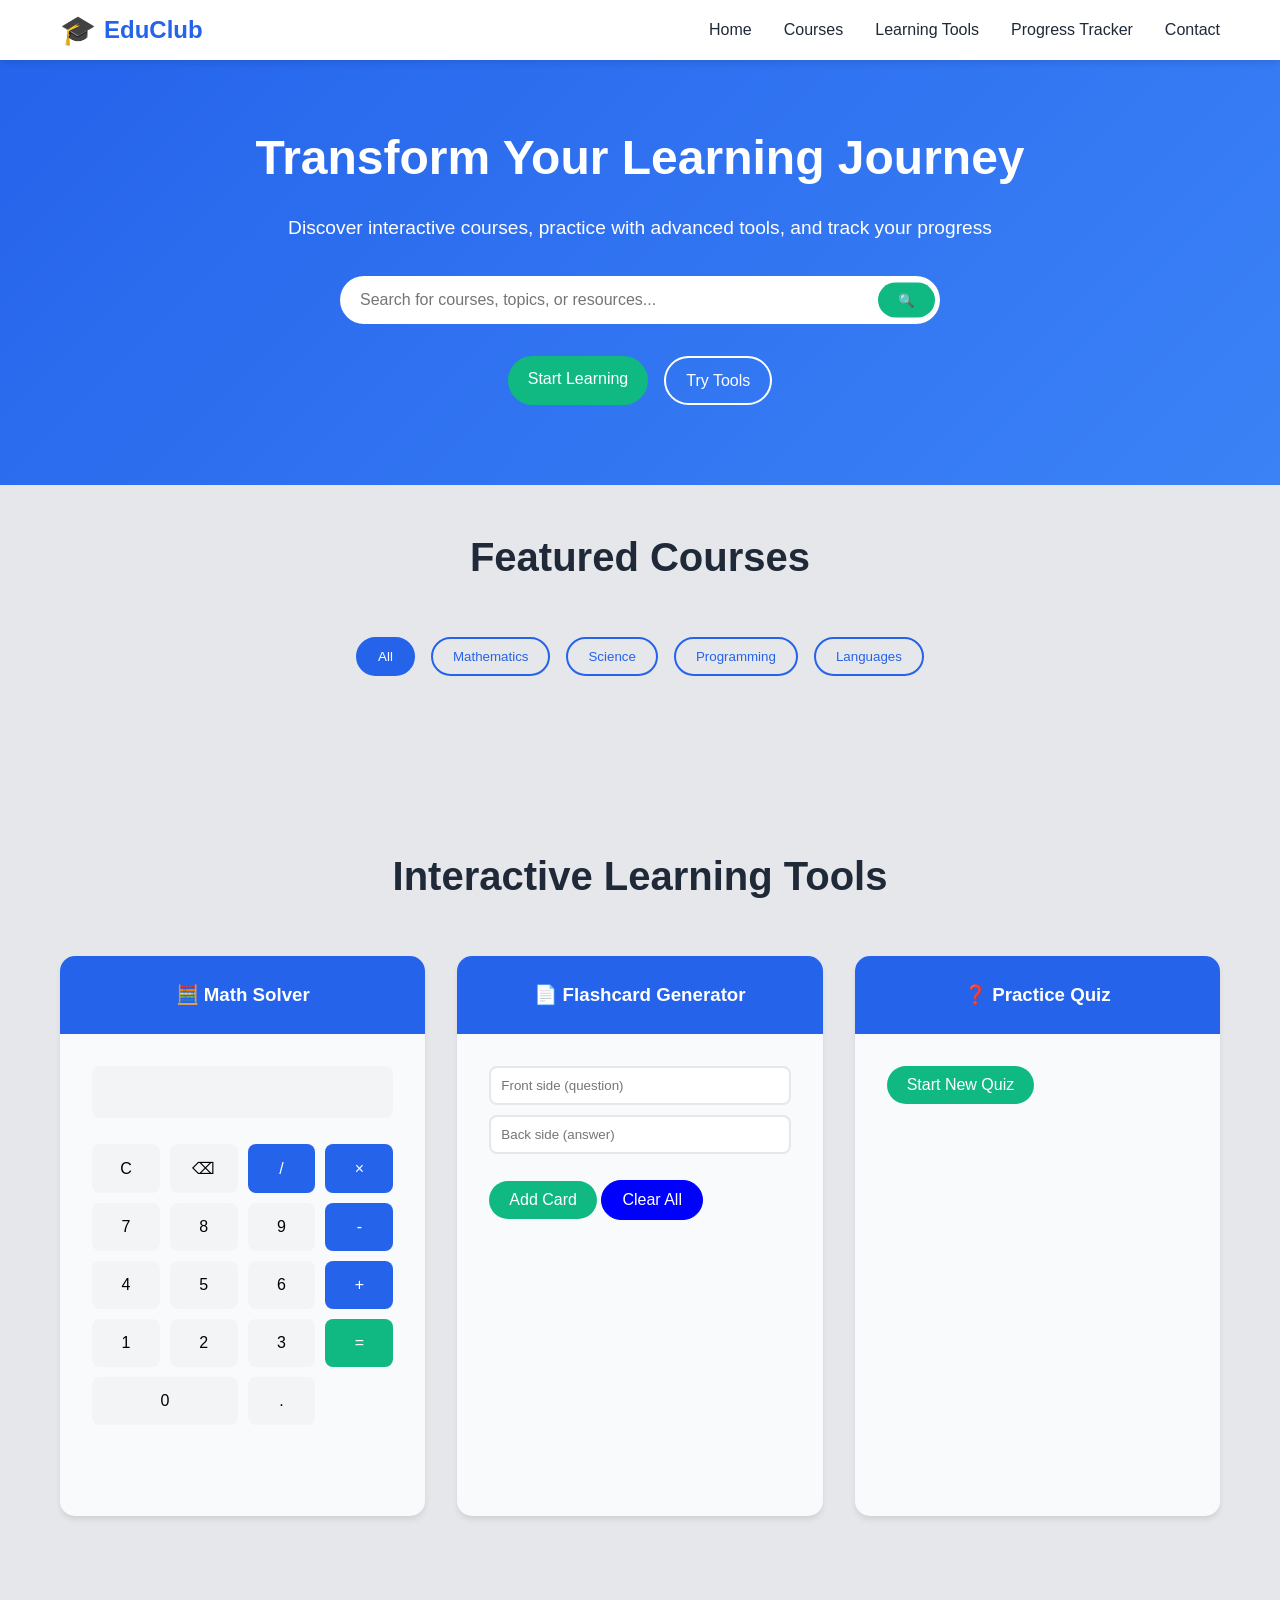
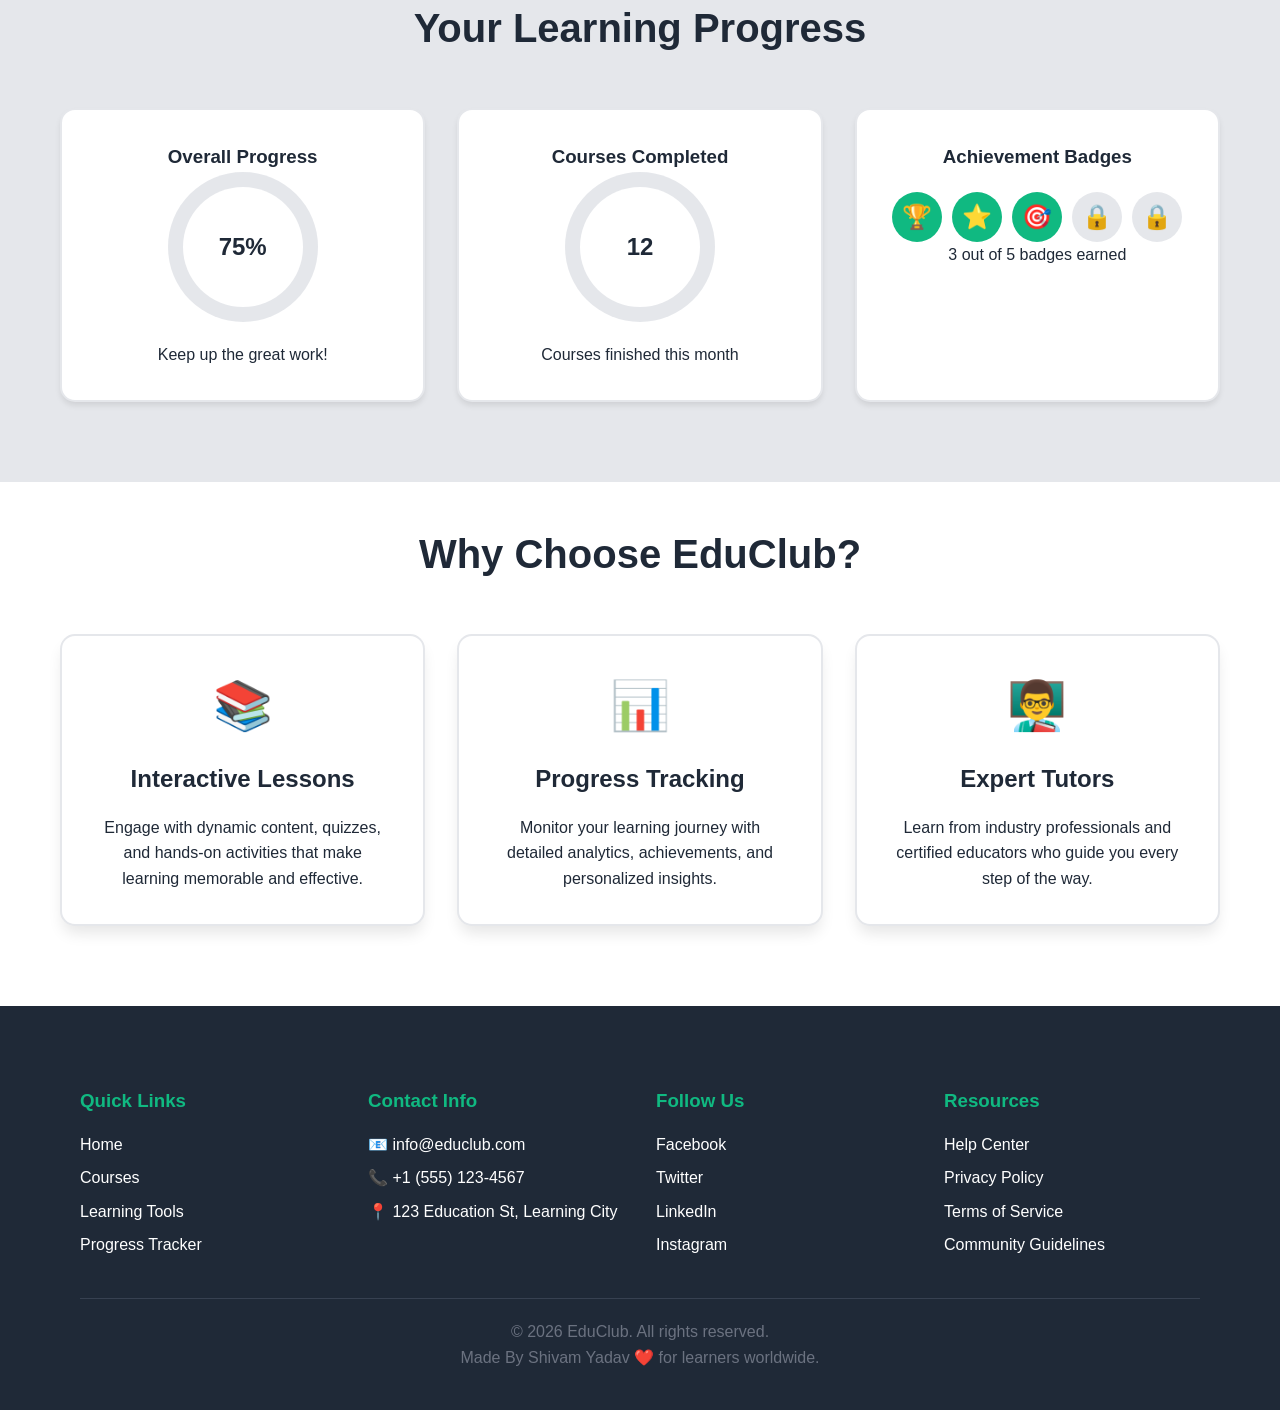
==== commit 12ff95c4: "ui managed" ====
--- a/index.html
+++ b/index.html
@@ -1,54 +1,117 @@
-<!DOCTYPE html>
+<!doctype html>
 <html lang="en">
-
-<head>
+  <head>
     <meta charset="UTF-8" />
     <meta name="viewport" content="width=device-width, initial-scale=1.0" />
     <title>EduClub</title>
+
+    <!-- Global Styles -->
     <link rel="stylesheet" href="css/styles.css" />
-</head>
 
-<body>
+    <!-- Section Styles -->
+    <link rel="stylesheet" href="sections/hero/hero.css" />
+    <link rel="stylesheet" href="sections/courses/courses.css" />
+    <link rel="stylesheet" href="sections/features/features.css" />
+    <link rel="stylesheet" href="sections/tools/tools.css" />
+    <link rel="stylesheet" href="sections/progress/progress.css" />
+  </head>
+
+  <body>
     <div data-include="components/header.html"></div>
     <main>
-        <div data-include="sections/hero.html"></div>
-        <div data-include="sections/features.html"></div>
-        <div data-include="sections/tools.html"></div>
-        <div data-include="sections/courses.html"></div>
-        <div data-include="sections/progress.html"></div>
+      <div data-include="sections/hero/hero.html"></div>
+      <div data-include="sections/courses/courses.html"></div>
+      <div data-include="sections/tools/tools.html"></div>
+      <div data-include="sections/progress/progress.html"></div>
+      <div data-include="sections/features/features.html"></div>
     </main>
     <div data-include="components/footer.html"></div>
 
-    <!-- Load main.js only after includes are injected -->
     <script>
-        document.addEventListener("DOMContentLoaded", () => {
-            const includeElements = document.querySelectorAll('[data-include]');
-            let includesLoaded = 0;
+      //   <!-- Open sidebar  -->
+      function initHamburgerMenu() {
+        const hamburger = document.getElementById("hamburger");
+        const navLinks = document.getElementById("navLinks");
+        const overlay = document.getElementById("navOverlay");
 
-            includeElements.forEach(async (el) => {
-                const file = el.getAttribute('data-include');
-                try {
-                    const res = await fetch(file);
-                    const html = await res.text();
-                    el.innerHTML = html;
-                } catch (e) {
-                    el.innerHTML = `<p>Could not load: ${file}</p>`;
-                } finally {
-                    includesLoaded++;
-                    if (includesLoaded === includeElements.length) {
-                        initApp(); // Load main logic
-                    }
-                }
-            });
+        if (!hamburger || !navLinks) return;
+
+        hamburger.addEventListener("click", () => {
+          navLinks.classList.toggle("active");
+          hamburger.classList.toggle("open");
+          overlay.classList.toggle("active");
         });
 
-        function initApp() {
-            const script = document.createElement('script');
-            script.src = "js/main.js";
-            script.defer = true;
-            document.body.appendChild(script);
-        }
+        // Close on overlay click
+        overlay.addEventListener("click", () => {
+          navLinks.classList.remove("active");
+          hamburger.classList.remove("open");
+          overlay.classList.remove("active");
+        });
+
+        // Close on link click
+        document.querySelectorAll(".nav-links a").forEach((link) => {
+          link.addEventListener("click", () => {
+            navLinks.classList.remove("active");
+            hamburger.classList.remove("open");
+            overlay.classList.remove("active");
+          });
+        });
+      }
     </script>
-</body>
 
-</html>+    <!-- Load scripts after includes are injected -->
+    <script>
+      document.addEventListener("DOMContentLoaded", () => {
+        const includeElements = document.querySelectorAll("[data-include]");
+        let includesLoaded = 0;
+
+        includeElements.forEach(async (el) => {
+          const file = el.getAttribute("data-include");
+          try {
+            const res = await fetch(file);
+            const html = await res.text();
+            el.innerHTML = html;
+          } catch (e) {
+            el.innerHTML = `<p>Could not load: ${file}</p>`;
+          } finally {
+            includesLoaded++;
+            if (includesLoaded === includeElements.length) {
+              loadScripts();
+
+              setTimeout(() => {
+                initHamburgerMenu();
+              }, 100);
+            }
+          }
+        });
+      });
+
+      function loadScripts() {
+        const scripts = [
+          "js/data.js",
+          "sections/hero/hero.js",
+          "sections/courses/courses.js",
+          "sections/features/features.js",
+          "sections/tools/tools.js",
+          "sections/progress/progress.js",
+          "js/main.js",
+        ];
+
+        scripts.forEach((src) => {
+          const script = document.createElement("script");
+          script.src = src;
+          script.defer = true;
+          document.body.appendChild(script);
+        });
+
+        // 👇 ADD THIS
+        setTimeout(() => {
+          if (typeof renderCourses === "function") {
+            renderCourses("all");
+          }
+        }, 100);
+      }
+    </script>
+  </body>
+</html>
--- a/css/styles.css
+++ b/css/styles.css
@@ -1,840 +1,387 @@
+/* ===========================
+   GLOBAL STYLES - EDUCLUB
+   Only Global CSS
+   =========================== */
+
 * {
-    margin: 0;
-    padding: 0;
-    box-sizing: border-box;
+  margin: 0;
+  padding: 0;
+  box-sizing: border-box;
 }
 
 :root {
-    --primary-blue: #2563eb;
-    --secondary-blue: #3b82f6;
-    --light-blue: #dbeafe;
-    --accent-green: #10b981;
-    --dark-green: #047857;
-    --text-dark: #1f2937;
-    --text-light: #6b7280;
-    --white: #ffffff;
-    --gray-50: #f9fafb;
-    --gray-100: #f3f4f6;
-    --gray-200: #e5e7eb;
-    --shadow: 0 4px 6px -1px rgba(0, 0, 0, 0.1);
-    --shadow-lg: 0 10px 15px -3px rgba(0, 0, 0, 0.1);
+  --primary-blue: #2563eb;
+  --secondary-blue: #3b82f6;
+  --light-blue: #dbeafe;
+  --accent-green: #10b981;
+  --dark-green: #047857;
+  --text-dark: #1f2937;
+  --text-light: #6b7280;
+  --white: #ffffff;
+  --gray-50: #f9fafb;
+  --gray-100: #f3f4f6;
+  --gray-200: #e5e7eb;
+  --header-height: 60px;
+  --shadow: 0 4px 6px -1px rgba(0, 0, 0, 0.1);
+  --shadow-lg: 0 10px 15px -3px rgba(0, 0, 0, 0.1);
 }
 
 body {
-    font-family: 'Segoe UI', Tahoma, Geneva, Verdana, sans-serif;
-    line-height: 1.6;
-    color: var(--text-dark);
+  font-family: "Segoe UI", Tahoma, Geneva, Verdana, sans-serif;
+  line-height: 1.6;
+  color: var(--text-dark);
+  background: var(--white);
+}
+
+.container {
+  max-width: 1200px;
+  margin: 0 auto;
+  padding: 0 20px;
+}
+
+/* ===== HEADER ===== */
+header {
+  background: var(--white);
+  box-shadow: var(--shadow);
+  position: fixed;
+  top: 0;
+  width: 100%;
+  height: var(--header-height);
+  z-index: 1200;
+  padding: 0;
+  justify-content: center;
+  transition: all 0.3s ease;
+}
+
+nav {
+  display: flex;
+  justify-content: space-between;
+  align-items: center;
+  height: 100%;
+}
+.nav.a {
+  text-decoration: none;
+}
+
+.logo {
+  display: flex;
+  align-items: center;
+  font-size: 1.5rem;
+  font-weight: bold;
+  color: var(--primary-blue);
+  cursor: pointer;
+  text-decoration: none;
+}
+
+.logo::before {
+  content: "🎓";
+  margin-right: 0.5rem;
+  font-size: 1.8rem;
+}
+
+.nav-links {
+  display: flex;
+  list-style: none;
+  gap: 2rem;
+}
+
+.nav-links a {
+  text-decoration: none;
+  color: var(--text-dark);
+  font-weight: 500;
+  transition: color 0.3s ease;
+  padding: 10px 0;
+}
+
+.nav-links a:hover {
+  color: var(--primary-blue);
+}
+
+.hamburger {
+  display: none;
+  flex-direction: column;
+  cursor: pointer;
+  padding: 5px;
+}
+
+.hamburger span {
+  width: 25px;
+  height: 4px;
+  background: var(--text-dark);
+  margin: 2.5px 0;
+  transition: 0.3s;
+}
+
+.hamburger.open span:nth-child(1) {
+  transform: rotate(45deg) translate(6px, 6px);
+}
+
+.hamburger.open span:nth-child(2) {
+  opacity: 0;
+}
+
+.hamburger.open span:nth-child(3) {
+  transform: rotate(-45deg) translate(6px, -6px);
+}
+
+
+
+@media (max-width: 768px) {
+  .hamburger {
+    display: flex;
+    z-index: 1300; /* sidebar से ऊपर */
+  }
+
+  .nav-overlay {
+    position: fixed;
+    inset: 0;
+    background: rgba(0,0,0,.4);
+    opacity: 0;
+    visibility: hidden;
+    transition: .3s;
+    z-index: 1190;
+  }
+  .nav-overlay.active {
+    opacity: 1;
+    visibility: visible;
+  }
+
+  /* 🔥 Sidebar (NO GAP) */
+  .nav-links {
+    position: fixed;
+    top: 0;              /* full top */
+    left: -100%;
+    width: 75%;
+    max-width: 320px;
+    height: 100vh;       /* full height */
     background: var(--white);
-}
-
-.container {
-    max-width: 1200px;
-    margin: 0 auto;
-    padding: 0 20px;
-}
-
-/* Header */
-header {
+    display: flex;
+    flex-direction: column;
+    gap: 14px;
+    padding: 16px;       /* ❌ padding-top 80px हटाओ */
+    box-shadow: var(--shadow-lg);
+    transition: left .3s ease;
+    z-index: 1200;       /* header (1200) के बराबर/ऊपर */
+    overflow-y: auto;
+  }
+
+  .nav-links.active { left: 0; }
+
+  /* Links */
+  .nav-links li { width: 100%; }
+  .nav-links a {
+    display: block;
+    width: 100%;
+    padding: 12px 14px;
+    border-radius: 10px;
+    border: 1px solid var(--gray-200);
+    font-size: 1.05rem;
+  }
+  .nav-links a:hover { background: var(--light-blue); }
+}
+
+/* ===== GLOBAL BUTTON STYLES ===== */
+.btn {
+  padding: 10px 20px;
+  border: none;
+  border-radius: 50px;
+  font-size: 1rem;
+  font-weight: 500;
+  cursor: pointer;
+  transition: all 0.3s ease;
+  text-decoration: none;
+  display: inline-block;
+}
+
+.btn-primary {
+  background: var(--accent-green);
+  color: var(--white);
+}
+
+.btn-primary:hover {
+  background: var(--dark-green);
+  transform: translateY(-2px);
+}
+
+.btn-secondary {
+  background: transparent;
+  color: var(--white);
+  border: 2px solid var(--white);
+}
+
+.btn-secondary:hover {
+  background: var(--white);
+  color: var(--primary-blue);
+  transform: translateY(-2px);
+}
+
+.green-btn {
+  background: var(--accent-green);
+  color: var(--white);
+}
+
+.green-btn:hover {
+  background: var(--dark-green);
+}
+
+/* ===== SECTION TITLE ===== */
+.section-title {
+  text-align: center;
+  font-size: 2.5rem;
+  margin-bottom: 3rem;
+  color: var(--text-dark);
+}
+
+/* ===== FOOTER ===== */
+footer {
+  background: var(--text-dark);
+  color: var(--white);
+  padding: 40px 0 20px;
+}
+
+.footer-content {
+  display: grid;
+  grid-template-columns: repeat(auto-fit, minmax(250px, 1fr));
+  gap: 2rem;
+  margin-bottom: 2rem;
+}
+
+.footer-section h3 {
+  margin-bottom: 1rem;
+  color: var(--accent-green);
+}
+
+.footer-section ul {
+  list-style: none;
+}
+
+.footer-section ul li {
+  margin-bottom: 0.5rem;
+}
+
+.footer-section ul li a {
+  color: var(--white);
+  text-decoration: none;
+  transition: color 0.3s ease;
+}
+
+.footer-section ul li a:hover {
+  color: var(--accent-green);
+}
+
+.footer-bottom {
+  text-align: center;
+  padding-top: 20px;
+  border-top: 1px solid #374151;
+  color: var(--text-light);
+}
+
+/* ===== ANIMATIONS ===== */
+@keyframes fadeInUp {
+  from {
+    opacity: 0;
+    transform: translateY(30px);
+  }
+  to {
+    opacity: 1;
+    transform: translateY(0);
+  }
+}
+
+@keyframes slideInRight {
+  from {
+    transform: translateX(100%);
+    opacity: 0;
+  }
+  to {
+    transform: translateX(0);
+    opacity: 1;
+  }
+}
+
+@keyframes slideOutRight {
+  from {
+    transform: translateX(0);
+    opacity: 1;
+  }
+  to {
+    transform: translateX(100%);
+    opacity: 0;
+  }
+}
+
+.fade-in-up {
+  animation: fadeInUp 0.8s ease;
+}
+
+/* ===== RESPONSIVE DESIGN ===== */
+@media (max-width: 768px) {
+  .hamburger {
+    display: flex;
+  }
+
+  .nav-links {
+    position: fixed;
+    top: 70px;
+    left: -100%;
+    width: 100%;
+    height: calc(100vh - 70px);
     background: var(--white);
-    box-shadow: var(--shadow);
-    position: fixed;
-    top: 0;
-    width: 100%;
-    z-index: 1000;
-    transition: all 0.3s ease;
-}
-
-nav {
-    display: flex;
-    justify-content: space-between;
+    flex-direction: column;
+    justify-content: start;
     align-items: center;
-    padding: 1rem 0;
-}
-
-.logo {
-    display: flex;
-    align-items: center;
-    font-size: 1.5rem;
-    font-weight: bold;
-    color: var(--primary-blue);
-}
-
-.logo::before {
-    content: "🎓";
-    margin-right: 0.5rem;
-    font-size: 1.8rem;
-}
-
-.nav-links {
-    display: flex;
-    list-style: none;
-    gap: 2rem;
-}
-
-.nav-links a {
-    text-decoration: none;
-    color: var(--text-dark);
-    font-weight: 500;
-    transition: color 0.3s ease;
-}
-
-.nav-links a:hover {
-    color: var(--primary-blue);
-}
-
-.hamburger {
-    display: none;
-    flex-direction: column;
-    cursor: pointer;
-    padding: 5px;
-}
-
-.hamburger span {
-    width: 25px;
-    height: 3px;
-    background: var(--text-dark);
-    margin: 3px 0;
-    transition: 0.3s;
-}
-
-/* Hero Section */
-.hero {
-    background: linear-gradient(135deg, var(--primary-blue), var(--secondary-blue));
-    color: var(--white);
-    padding: 120px 0 80px;
-    text-align: center;
-}
-
-.hero h1 {
-    font-size: 3rem;
-    margin-bottom: 1rem;
-    animation: fadeInUp 1s ease;
-}
-
-.hero p {
-    font-size: 1.2rem;
-    margin-bottom: 2rem;
-    opacity: 0.9;
-    animation: fadeInUp 1s ease 0.2s both;
-}
-
-.search-container {
-    max-width: 600px;
-    margin: 0 auto 2rem;
-    position: relative;
-    animation: fadeInUp 1s ease 0.4s both;
-}
-
-.search-input {
-    width: 100%;
-    padding: 15px 20px;
-    border: none;
-    border-radius: 50px;
-    font-size: 1rem;
-    outline: none;
-}
-
-.search-btn {
-    position: absolute;
-    right: 5px;
-    top: 50%;
-    transform: translateY(-50%);
-    background: var(--accent-green);
-    color: white;
-    border: none;
-    padding: 10px 20px;
-    border-radius: 50px;
-    cursor: pointer;
-    transition: background 0.3s ease;
-}
-
-.search-btn:hover {
-    background: var(--dark-green);
-}
-
-.cta-buttons {
-    display: flex;
-    gap: 1rem;
-    justify-content: center;
-    flex-wrap: wrap;
-    animation: fadeInUp 1s ease 0.6s both;
-}
-
-.btn {
-    padding: 12px 30px;
-    border: none;
-    border-radius: 50px;
-    font-size: 1rem;
-    font-weight: 600;
-    cursor: pointer;
-    transition: all 0.3s ease;
-    text-decoration: none;
-    display: inline-block;
-}
-
-.btn-primary {
-    background: var(--accent-green);
-    color: var(--white);
-}
-
-.btn-primary:hover {
-    background: var(--dark-green);
-    transform: translateY(-2px);
-}
-
-.btn-secondary {
-    background: transparent;
-    color: var(--white);
-    border: 2px solid var(--white);
-}
-
-.btn-secondary:hover {
-    background: var(--white);
-    color: var(--primary-blue);
-    transform: translateY(-2px);
-}
-
-.tool-content .blue-btn{
-    border: 1px solid blue;
-     background: blue;
-}    
-.tool-content .blue-btn:hover{
-    color: white;
-    background: darkblue
-}
-
-
-
-/* Features Section */
-.features {
-    padding: 80px 0;
-    background: var(--gray-200);
-}
-
-.section-title {
-    text-align: center;
-    font-size: 2.5rem;
-    margin-bottom: 3rem;
-    color: var(--text-dark);
-}
-
-.features-grid {
-    display: grid;
-    grid-template-columns: repeat(auto-fit, minmax(300px, 1fr));
-    gap: 2rem;
-}
-
-.feature-card {
-    background: var(--white);
-    padding: 2rem;
-    border-radius: 15px;
-    box-shadow: var(--shadow-lg);
-    text-align: center;
-    transition: transform 0.3s ease, box-shadow 0.3s ease;
-}
-
-.feature-card:hover {
-    transform: translateY(-5px);
-    box-shadow: var(--shadow-lg);
-}
-
-.feature-icon {
-    font-size: 3rem;
-    margin-bottom: 1rem;
-    color: var(--primary-blue);
-}
-
-.feature-card h3 {
-    font-size: 1.5rem;
-    margin-bottom: 1rem;
-    color: var(--text-dark);
-}
-
-/* Learning Tools */
-.learning-tools {
-    padding: 80px 0;
-    background: var(--gray-200);
-}
-
-.tools-grid {
-    display: grid;
-    grid-template-columns: repeat(auto-fit, minmax(350px, 1fr));
-    gap: 2rem;
-    margin-top: 3rem;
-}
-
-.tool-card {
-    background: var(--gray-50);
-    border-radius: 15px;
-    box-shadow: var(--shadow);
-    overflow: hidden;
-    transition: transform 0.3s ease;
-}
-
-.tool-card:hover {
-    transform: translateY(-3px);
-}
-
-.tool-header {
-    background: var(--primary-blue);
-    color: var(--white);
-    padding: 1.5rem;
-    text-align: center;
-}
-
-.tool-content {
-    padding: 2rem;
-}
-
-/* Math Solver */
-.calculator {
-    display: grid;
-    grid-template-columns: repeat(4, 1fr);
-    gap: 10px;
-    margin-top: 1rem;
-}
-
-.calc-display {
-    grid-column: 1 / -1;
-    padding: 15px;
-    background: var(--gray-100);
-    border: none;
-    border-radius: 8px;
-    font-size: 1.2rem;
-    text-align: right;
-    margin-bottom: 10px;
-}
-
-.calc-btn {
-    padding: 15px;
-    border: none;
-    border-radius: 8px;
-    font-size: 1rem;
-    cursor: pointer;
-    transition: all 0.2s ease;
-    background: var(--gray-100);
-}
-
-.calc-btn:hover {
-    background: var(--gray-200);
-    transform: scale(1.05);
-}
-
-.calc-btn.operator {
-    background: var(--primary-blue);
-    color: var(--white);
-}
-
-.calc-btn.equals {
-    background: var(--accent-green);
-    color: var(--white);
-}
-
-/* Flashcards */
-.flashcard-container {
-    margin-top: 1rem;
-}
-
-.flashcard-form {
-    display: flex;
-    gap: 10px;
-    margin-bottom: 20px;
-    flex-wrap: wrap;
-}
-
-.flashcard-form input {
-    flex: 1;
-    min-width: 200px;
-    padding: 10px;
-    border: 2px solid var(--gray-200);
-    border-radius: 8px;
-    outline: none;
-}
-
-.flashcard-form input:focus {
-    border-color: var(--primary-blue);
-}
-
-.flashcard {
-    width: 100%;
-    height: 200px;
-    margin: 10px 0;
-    perspective: 1000px;
-    cursor: pointer;
-}
-
-.flashcard-inner {
-    position: relative;
-    width: 100%;
-    height: 100%;
-    text-align: center;
-    transition: transform 0.6s;
-    transform-style: preserve-3d;
-}
-
-.flashcard.flipped .flashcard-inner {
-    transform: rotateY(180deg);
-}
-
-.flashcard-front,
-.flashcard-back {
-    position: absolute;
-    width: 100%;
-    height: 100%;
-    backface-visibility: hidden;
-    display: flex;
-    align-items: center;
-    justify-content: center;
-    border-radius: 15px;
-    box-shadow: var(--shadow);
-    font-size: 1.2rem;
-    font-weight: 600;
-}
-
-.flashcard-front {
-    background: var(--light-blue);
-    color: var(--text-dark);
-    background: var(-- blue);
-}
-
-.flashcard-back {
-    background: var(--accent-green);
-    color: var(--white);
-    transform: rotateY(180deg);
-}
-
-/* Quiz System */
-.quiz-container {
-    margin-top: 1rem;
-}
-
-.question {
-    background: var(--gray-50);
-    padding: 20px;
-    border-radius: 10px;
-    margin-bottom: 20px;
-}
-
-.question h4 {
-    margin-bottom: 15px;
-    font-size: 1.1rem;
-}
-
-.options {
-    display: grid;
-    gap: 10px;
-}
-
-.option {
-    padding: 12px;
-    background: var(--white);
-    border: 2px solid var(--gray-200);
-    border-radius: 8px;
-    cursor: pointer;
-    transition: all 0.3s ease;
-}
-
-.option:hover {
-    border-color: var(--primary-blue);
-    background: var(--light-blue);
-}
-
-.option.selected {
-    border-color: var(--primary-blue);
-    background: var(--light-blue);
-}
-
-.option.correct {
-    border-color: var(--accent-green);
-    background: #d1fae5;
-}
-
-.option.incorrect {
-    border-color: #ef4444;
-    background: #fee2e2;
-}
-
-.quiz-score {
-    text-align: center;
-    font-size: 1.5rem;
-    font-weight: bold;
-    color: var(--accent-green);
-    margin: 20px 0;
-}
-
-/* Courses Section */
-.courses {
-    padding: 80px 0;
-    background: var(--gray-200);
-}
-
-.course-filters {
-    display: flex;
-    justify-content: center;
-    gap: 1rem;
-    margin-bottom: 3rem;
-    flex-wrap: wrap;
-}
-
-.filter-btn {
-    padding: 10px 20px;
-    border: 2px solid var(--primary-blue);
-    background: transparent;
-    color: var(--primary-blue);
-    border-radius: 25px;
-    cursor: pointer;
-    transition: all 0.3s ease;
-}
-
-.filter-btn.active,
-.filter-btn:hover {
-    background: var(--primary-blue);
-    color: var(--white);
-}
-
-.courses-grid {
-    display: grid;
-    grid-template-columns: repeat(auto-fit, minmax(300px, 1fr));
-    gap: 2rem;
-}
-
-.course-card {
-    background: var(--white);
-    border-radius: 15px;
-    overflow: hidden;
-    box-shadow: var(--shadow);
-    transition: transform 0.3s ease;
-}
-
-.course-card:hover {
-    transform: translateY(-5px);
-}
-
-.course-image {
-    width: 100%;
-    height: 200px;
-    background: linear-gradient(45deg, var(--primary-blue), var(--secondary-blue));
-    display: flex;
-    align-items: center;
-    justify-content: center;
-    font-size: 3rem;
-    color: var(--white);
-}
-
-.course-content {
-    padding: 1.5rem;
-}
-
-.course-category {
-    background: var(--light-blue);
-    color: var(--primary-blue);
-    padding: 4px 12px;
-    border-radius: 15px;
-    font-size: 0.8rem;
-    font-weight: 600;
-    display: inline-block;
-    margin-bottom: 10px;
-}
-
-.course-title {
-    font-size: 1.3rem;
-    margin-bottom: 10px;
-    color: var(--text-dark);
-}
-
-.course-description {
-    color: var(--text-light);
-    margin-bottom: 15px;
-}
-
-.course-footer {
-    display: flex;
-    justify-content: space-between;
-    align-items: center;
-}
-
-.course-price {
-    font-size: 1.2rem;
-    font-weight: bold;
-    color: var(--accent-green);
-}
-
-/* Progress Tracker */
-.progress-tracker {
-    padding: 80px 0;
-}
-
-.progress-grid {
-    display: grid;
-    grid-template-columns: repeat(auto-fit, minmax(300px, 1fr));
-    gap: 2rem;
-    margin-top: 3rem;
-}
-
-.progress-card {
-    background: var(--gray-200);
-    padding: 2rem;
-    border-radius: 15px;
-    box-shadow: var(--shadow);
-    text-align: center;
-}
-
-.progress-circle {
-    width: 150px;
-    height: 150px;
-    border-radius: 50%;
-    background: conic-gradient(var(--accent-green) 0deg, var(--gray-200) 0deg);
-    display: flex;
-    align-items: center;
-    justify-content: center;
-    margin: 0 auto 20px;
-    position: relative;
-}
-
-.progress-circle::before {
-    content: '';
-    width: 120px;
-    height: 120px;
-    border-radius: 50%;
-    background: var(--white);
-    position: absolute;
-}
-
-.progress-text {
-    position: relative;
-    z-index: 1;
-    font-size: 1.5rem;
-    font-weight: bold;
-    color: var(--text-dark);
-}
-
-.badges {
-    display: flex;
-    justify-content: center;
-    gap: 10px;
-    margin-top: 20px;
-    flex-wrap: wrap;
-}
-
-.badge {
-    width: 50px;
-    height: 50px;
-    border-radius: 50%;
-    display: flex;
-    align-items: center;
-    justify-content: center;
-    font-size: 1.5rem;
-    color: var(--white);
-    background: var(--accent-green);
-}
-
-.badge.locked {
-    background: var(--gray-200);
-    color: var(--text-light);
-}
-
-/* Footer */
-footer {
-    background: var(--text-dark);
-    color: var(--white);
-    padding: 50px 0 20px;
-}
-
-.footer-content {
-    display: grid;
-    grid-template-columns: repeat(auto-fit, minmax(250px, 1fr));
-    gap: 2rem;
-    margin-bottom: 2rem;
-}
-
-.footer-section h3 {
-    margin-bottom: 1rem;
-    color: var(--accent-green);
-}
-
-.footer-section ul {
-    list-style: none;
-}
-
-.footer-section ul li {
-    margin-bottom: 0.5rem;
-}
-
-.footer-section ul li a {
-    color: var(--white);
-    text-decoration: none;
-    transition: color 0.3s ease;
-}
-
-.footer-section ul li a:hover {
-    color: var(--accent-green);
-}
-
-.footer-bottom {
-    text-align: center;
-    padding-top: 20px;
-    border-top: 1px solid #374151;
-    color: var(--text-light);
-}
-
-/* Animations */
-@keyframes fadeInUp {
-    from {
-        opacity: 0;
-        transform: translateY(30px);
-    }
-
-    to {
-        opacity: 1;
-        transform: translateY(0);
-    }
-}
-
-.fade-in-up {
-    animation: fadeInUp 0.8s ease;
-}
-
-/* Responsive Design */
-@media (max-width: 768px) {
-    .hamburger {
-        display: flex;
-    }
-
-    .nav-links {
-        position: fixed;
-        top: 70px;
-        left: -100%;
-        width: 100%;
-        height: calc(100vh - 70px);
-        background: var(--white);
-        flex-direction: column;
-        justify-content: start;
-        align-items: center;
-        padding-top: 2rem;
-        transition: left 0.3s ease;
-    }
-
-    .nav-links.active {
-        left: 0;
-    }
-
-    .hero h1 {
-        font-size: 2rem;
-    }
-
-    .hero p {
-        font-size: 1rem;
-    }
-
-    .cta-buttons {
-        flex-direction: column;
-        align-items: center;
-    }
-
-    .section-title {
-        font-size: 2rem;
-    }
-
-    .features-grid,
-    .tools-grid,
-    .courses-grid,
-    .progress-grid {
-        grid-template-columns: 1fr;
-    }
-
-    .flashcard-form {
-        flex-direction: column;
-    }
-
-    .flashcard-form input {
-        min-width: 100%;
-    }
-
-    .calculator {
-        grid-template-columns: repeat(4, 1fr);
-        gap: 8px;
-    }
-
-    .calc-btn {
-        padding: 12px;
-        font-size: 0.9rem;
-    }
+    padding-top: 2rem;
+    transition: left 0.3s ease;
+  }
+
+  .nav-links.active {
+    left: 0;
+  }
+
+  .section-title {
+    font-size: 2rem;
+  }
 }
 
 @media (max-width: 480px) {
-    .container {
-        padding: 0 15px;
-    }
-
-    .hero {
-        padding: 100px 0 60px;
-    }
-
-    .hero h1 {
-        font-size: 1.8rem;
-    }
-
-    .search-input {
-        padding: 12px 15px;
-    }
-
-    .search-btn {
-        padding: 8px 15px;
-    }
-
-    .tool-content {
-        padding: 1.5rem;
-    }
-
-    .progress-circle {
-        width: 120px;
-        height: 120px;
-    }
-
-    .progress-circle::before {
-        width: 90px;
-        height: 90px;
-    }
-
-    .progress-text {
-        font-size: 1.2rem;
-    }
-}
-
-/* Utility Classes */
+  .container {
+    padding: 0 15px;
+  }
+}
+
+/* ===== UTILITY CLASSES ===== */
 .hidden {
-    display: none;
+  display: none;
 }
 
 .visible {
-    display: block;
-
+  display: block;
 }
 
 .text-center {
-    text-align: center;
+  text-align: center;
 }
 
 .mb-1 {
-    margin-bottom: 0.5rem;
+  margin-bottom: 0.5rem;
 }
 
 .mb-2 {
-    margin-bottom: 1rem;
+  margin-bottom: 1rem;
 }
 
 .mb-3 {
-    margin-bottom: 1.5rem;
+  margin-bottom: 1.5rem;
 }
 
 .mt-1 {
-    margin-top: 0.5rem;
+  margin-top: 0.5rem;
 }
 
 .mt-2 {
-    margin-top: 1rem;
+  margin-top: 1rem;
 }
 
 .mt-3 {
-    margin-top: 1.5rem;
-}+  margin-top: 1.5rem;
+}
--- a/sections/hero/hero.css
+++ b/sections/hero/hero.css
@@ -0,0 +1,62 @@
+/* Hero Section */
+.hero {
+    background: linear-gradient(135deg, var(--primary-blue), var(--secondary-blue));
+    color: var(--white);
+    padding: 120px 0 80px;
+    text-align: center;
+}
+
+.hero h1 {
+    font-size: 3rem;
+    margin-bottom: 1rem;
+    animation: fadeInUp 1s ease;
+}
+
+.hero p {
+    font-size: 1.2rem;
+    margin-bottom: 2rem;
+    opacity: 0.9;
+    animation: fadeInUp 1s ease 0.2s both;
+}
+
+.search-container {
+    max-width: 600px;
+    margin: 0 auto 2rem;
+    position: relative;
+    animation: fadeInUp 1s ease 0.4s both;
+}
+
+.search-input {
+    width: 100%;
+    padding: 15px 20px;
+    border: none;
+    border-radius: 50px;
+    font-size: 1rem;
+    outline: none;
+}
+
+.search-btn {
+    position: absolute;
+    right: 5px;
+    top: 50%;
+    transform: translateY(-50%);
+    background: var(--accent-green);
+    color: white;
+    border: none;
+    padding: 10px 20px;
+    border-radius: 50px;
+    cursor: pointer;
+    transition: background 0.3s ease;
+}
+
+.search-btn:hover {
+    background: var(--dark-green);
+}
+
+.cta-buttons {
+    display: flex;
+    gap: 1rem;
+    justify-content: center;
+    flex-wrap: wrap;
+    animation: fadeInUp 1s ease 0.6s both;
+}
--- a/sections/courses/courses.css
+++ b/sections/courses/courses.css
@@ -0,0 +1,334 @@
+/* Courses Section */
+.courses {
+    padding:40px 0 80px 0;
+    background: var(--gray-200);
+}
+
+.course-filters {
+    display: flex;
+    justify-content: center;
+    gap: 1rem;
+    margin-bottom: 3rem;
+    flex-wrap: wrap;
+}
+
+.filter-btn {
+    padding: 10px 20px;
+    border: 2px solid var(--primary-blue);
+    background: transparent;
+    color: var(--primary-blue);
+    border-radius: 25px;
+    cursor: pointer;
+    transition: all 0.3s ease;
+}
+
+.filter-btn.active,
+.filter-btn:hover {
+    background: var(--primary-blue);
+    color: var(--white);
+}
+
+.courses-grid {
+    display: grid;
+    grid-template-columns: repeat(auto-fit, minmax(240px, 1fr));
+    gap: 2rem;
+}
+
+.course-card {
+    background: var(--white);
+    border-radius: 15px;
+    overflow: hidden;
+    box-shadow: var(--shadow);
+    transition: transform 0.3s ease, box-shadow 0.3s ease;
+    cursor: pointer;
+}
+
+.course-card:hover {
+    transform: translateY(-5px);
+    box-shadow: var(--shadow-lg);
+}
+
+.course-image {
+    width: 100%;
+    height: 160px;
+    background: linear-gradient(45deg, var(--primary-blue), var(--secondary-blue));
+    display: flex;
+    align-items: center;
+    justify-content: center;
+    font-size: 3rem;
+    color: var(--white);
+}
+
+.course-content {
+    padding: 1rem;
+    display: flex;
+    flex-direction: column;
+}
+
+.course-category {
+    background: var(--light-blue);
+    color: var(--primary-blue);
+    padding: 4px 12px;
+    border-radius: 15px;
+    font-size: 0.8rem;
+    font-weight: 600;
+    display: inline-block;
+    margin-bottom: 10px;
+    text-transform: capitalize;
+    width: fit-content;
+}
+
+.course-title {
+    font-size: 1.3rem;
+    margin-bottom: 8px;
+    color: var(--text-dark);
+}
+
+.course-description {
+    color: var(--text-light);
+    font-size: 0.95rem;
+    height: 80px; 
+    /* border: 2px solid red */
+}
+
+.course-footer {
+    display: flex;
+    justify-content: space-between;
+    align-items: center;
+    margin-top: 15px;
+    /* border: 2px solid red */
+}
+
+.course-price {
+    font-size: 1.2rem;
+    font-weight: bold;
+    color: var(--accent-green);
+}
+
+/* ===== COURSE DETAIL MODAL ===== */
+.course-modal {
+    position: fixed;
+    top: 0;
+    left: 0;
+    width: 100%;
+    height: 100vh; /* ✅ full screen */
+    background: rgba(0, 0, 0, 0.7);
+    display: flex;
+    align-items: center;
+    justify-content: center;
+    z-index: 2000;
+    padding: 0px;
+}
+
+.course-modal-content {
+    background: var(--white);
+    border-radius: 0px;
+    max-width: 800px;
+    width: 100%;
+    max-height: 100vh; /* ✅ limit height */
+    overflow-y: auto; /* ✅ inner scroll */
+    position: relative;
+    animation: slideUp 0.3s ease;
+}
+
+
+
+.modal-close {
+    position: absolute;
+    top: 15px;
+    right: 20px;
+    background: var(--gray-100);
+    border: none;
+    font-size: 2rem;
+    cursor: pointer;
+    width: 40px;
+    height: 40px;
+    border-radius: 50%;
+    display: flex;
+    align-items: center;
+    justify-content: center;
+    transition: background 0.3s ease;
+    z-index: 10;
+}
+
+.modal-close:hover {
+    background: var(--gray-200);
+}
+
+.course-detail {
+    padding: 40px;
+}
+
+.course-detail-header {
+    text-align: center;
+    margin-bottom: 30px;
+    padding-bottom: 30px;
+    border-bottom: 2px solid var(--gray-100);
+}
+
+.detail-icon {
+    margin-bottom: 15px;
+    display: inline-block;
+
+}
+
+.course-detail h2 {
+    font-size: 2rem;
+    color: var(--text-dark);
+    margin-bottom: 10px;
+}
+
+.detail-category {
+    color: var(--primary-blue);
+    font-weight: 600;
+    font-size: 0.9rem;
+    letter-spacing: 1px;
+}
+
+.course-detail-info {
+    display: grid;
+    grid-template-columns: 1fr 1fr;
+    gap: 20px;
+    margin-bottom: 30px;
+    background: var(--gray-50);
+    padding: 20px;
+    border-radius: 10px;
+    border: 2px solid var(--gray-200);
+}
+
+.info-row {
+    display: flex;
+    flex-direction: column;
+}
+
+.info-label {
+    font-size: 0.9rem;
+    color: var(--text-light);
+    font-weight: 600;
+    margin-bottom: 5px;
+}
+
+.info-value {
+    font-size: 1.1rem;
+    color: var(--text-dark);
+    font-weight: 500;
+}
+
+.course-detail-description {
+    margin-bottom: 30px;
+}
+
+.course-detail-description h3,
+.course-detail-content h3 {
+    font-size: 1.5rem;
+    color: var(--text-dark);
+    margin-bottom: 15px;
+    font-weight: 600;
+}
+
+.course-detail-description p {
+    color: var(--text-light);
+    line-height: 1.8;
+    margin-bottom: 12px;
+}
+
+.course-detail-content {
+    margin-bottom: 30px;
+    background: var(--gray-50);
+    padding: 20px;
+    border-radius: 10px;
+    border: 2px solid var(--gray-200);
+}
+
+.course-detail-content ul {
+    list-style: none;
+    padding: 0;
+}
+
+.course-detail-content li {
+    color: var(--text-dark);
+    padding: 10px 0;
+    padding-left: 25px;
+    position: relative;
+    line-height: 1.6;
+}
+
+.course-detail-content li::before {
+    content: "✓";
+    position: absolute;
+    left: 0;
+    color: var(--accent-green);
+    font-weight: bold;
+    font-size: 1.1rem;
+}
+
+.course-detail-actions {
+    display: flex;
+    gap: 15px;
+    flex-wrap: wrap;
+}
+
+.course-detail-actions .btn {
+    flex: 1;
+    min-width: 200px;
+    padding: 15px 25px;
+    font-size: 1rem;
+    border: none;
+}
+
+/* ===== RESPONSIVE ===== */
+@media (max-width: 768px) {
+    .course-detail {
+        padding: 25px;
+    }
+
+    .course-detail h2 {
+        font-size: 1.5rem;
+    }
+
+    .course-detail-info {
+        grid-template-columns: 1fr;
+    }
+
+    .course-detail-actions {
+        flex-direction: column;
+    }
+
+    .course-detail-actions .btn {
+        width: 100%;
+    }
+
+    .courses-grid {
+        grid-template-columns: 1fr;
+    }
+
+    .course-modal {
+        padding: 10px;
+    }
+
+    .course-modal-content {
+        max-width: 100%;
+    }
+}
+
+@media (max-width: 480px) {
+    .course-detail {
+        padding: 20px;
+    }
+
+    .detail-icon {
+        font-size: 3rem;
+    }
+
+    .course-detail h2 {
+        font-size: 1.3rem;
+    }
+
+    .modal-close {
+        width: 35px;
+        height: 35px;
+        font-size: 1.5rem;
+        top: 10px;
+        right: 10px;
+    }
+}
--- a/sections/features/features.css
+++ b/sections/features/features.css
@@ -0,0 +1,37 @@
+/* Features Section */
+.features {
+    padding: 40px 0 80px 0;
+}
+
+.features-grid {
+    display: grid;
+    grid-template-columns: repeat(auto-fit, minmax(300px, 1fr));
+    gap: 2rem;
+}
+
+.feature-card {
+    background: var(--white);
+    padding: 2rem;
+    border-radius: 15px;
+    box-shadow: var(--shadow-lg);
+    text-align: center;
+    border: 2px solid var(--gray-200);
+    transition: transform 0.3s ease, box-shadow 0.3s ease;
+}
+
+.feature-card:hover {
+    transform: translateY(-5px);
+    box-shadow: var(--shadow-lg);
+}
+
+.feature-icon {
+    font-size: 3rem;
+    margin-bottom: 1rem;
+    color: var(--primary-blue);
+}
+
+.feature-card h3 {
+    font-size: 1.5rem;
+    margin-bottom: 1rem;
+    color: var(--text-dark);
+}
--- a/sections/tools/tools.css
+++ b/sections/tools/tools.css
@@ -0,0 +1,223 @@
+/* Learning Tools */
+.learning-tools {
+    padding: 40px 0;
+    background: var(--gray-200);
+}
+
+.tools-grid {
+    display: grid;
+    grid-template-columns: repeat(auto-fit, minmax(350px, 1fr));
+    gap: 2rem;
+    margin-top: 3rem;
+}
+
+.tool-card {
+    height: 560px;
+    background: var(--gray-50);
+    border-radius: 15px;
+    box-shadow: var(--shadow);
+    overflow-y: auto;
+    transition: transform 0.3s ease;
+    /* border: 1px solid red; */
+
+}
+
+.tool-card:hover {
+    transform: translateY(-3px);
+}
+
+.tool-header {
+    background: var(--primary-blue);
+    color: var(--white);
+    padding: 1.5rem;
+    text-align: center;
+}
+
+.tool-content {
+    padding: 2rem;
+}
+
+.tool-content .blue-btn {
+    border: 1px solid blue;
+    background: blue;
+}
+
+.tool-content .blue-btn:hover {
+    color: white;
+    background: darkblue;
+}
+
+/* Math Solver */
+.calculator {
+    display: grid;
+    grid-template-columns: repeat(4, 1fr);
+    gap: 10px;
+    margin-top: 1rem;
+}
+
+.calc-display {
+    grid-column: 1 / -1;
+    padding: 15px;
+    background: var(--gray-100);
+    border: none;
+    border-radius: 8px;
+    font-size: 1.2rem;
+    text-align: right;
+    width: 100%;
+    margin-bottom: 10px;
+}
+
+.calc-btn {
+    padding: 15px;
+    border: none;
+    border-radius: 8px;
+    font-size: 1rem;
+    cursor: pointer;
+    transition: all 0.2s ease;
+    background: var(--gray-100);
+}
+
+.calc-btn:hover {
+    background: var(--gray-200);
+    transform: scale(1.05);
+}
+
+.calc-btn.operator {
+    background: var(--primary-blue);
+    color: var(--white);
+}
+
+.calc-btn.equals {
+    background: var(--accent-green);
+    color: var(--white);
+}
+
+/* Flashcards */
+.flashcard-container {
+    margin-top: 1rem;
+}
+
+.flashcard-form {
+    display: flex;
+    gap: 10px;
+    margin-bottom: 20px;
+    flex-wrap: wrap;
+}
+
+.flashcard-form input {
+    flex: 1;
+    min-width: 200px;
+    padding: 10px;
+    border: 2px solid var(--gray-200);
+    border-radius: 8px;
+    outline: none;
+}
+
+.flashcard-form input:focus {
+    border-color: var(--primary-blue);
+}
+
+.flashcard {
+    width: 100%;
+    height: 100px;
+    margin: 10px 0;
+    perspective: 1000px;
+    cursor: pointer;
+}
+
+.flashcard-inner {
+    position: relative;
+    width: 100%;
+    height: 100%;
+    text-align: center;
+    transition: transform 0.6s;
+    transform-style: preserve-3d;
+}
+
+.flashcard.flipped .flashcard-inner {
+    transform: rotateY(180deg);
+}
+
+.flashcard-front,
+.flashcard-back {
+    position: absolute;
+    width: 100%;
+    height: 100%;
+    backface-visibility: hidden;
+    display: flex;
+    align-items: center;
+    justify-content: center;
+    border-radius: 15px;
+    box-shadow: var(--shadow);
+    font-size: 1.2rem;
+    font-weight: 600;
+}
+
+.flashcard-front {
+    background: var(--light-blue);
+    color: var(--text-dark);
+}
+
+.flashcard-back {
+    background: var(--accent-green);
+    color: var(--white);
+    transform: rotateY(180deg);
+}
+
+/* Quiz System */
+/* .quiz-container {
+
+} */
+
+.question {
+    background: var(--gray-50);
+    border-radius: 10px;
+    margin-bottom: 20px;
+}
+
+.question h4 {
+    margin-bottom: 15px;
+    font-size: 1.5rem;
+}
+
+.options {
+    display: grid;
+    gap: 10px;
+}
+
+.option {
+    padding: 12px;
+    background: var(--white);
+    border: 2px solid var(--gray-200);
+    border-radius: 8px;
+    cursor: pointer;
+    transition: all 0.3s ease;
+}
+
+.option:hover {
+    border-color: var(--primary-blue);
+    background: var(--light-blue);
+}
+
+.option.selected {
+    border-color: var(--primary-blue);
+    background: var(--light-blue);
+}
+
+.option.correct {
+    border-color: var(--accent-green);
+    background: #d1fae5;
+}
+
+.option.incorrect {
+    border-color: #ef4444;
+    background: #fee2e2;
+}
+
+.quiz-score {
+    text-align: center;
+    font-size: 1.5rem;
+    font-weight: bold;
+    color: var(--accent-green);
+    margin: 20px 0;
+}
--- a/sections/progress/progress.css
+++ b/sections/progress/progress.css
@@ -0,0 +1,74 @@
+/* Progress Tracker */
+.progress-tracker {
+    padding: 40px 0 80px 0;
+    background: var(--gray-200);}
+
+.progress-grid {
+    display: grid;
+    grid-template-columns: repeat(auto-fit, minmax(300px, 1fr));
+    gap: 2rem;
+    margin-top: 3rem;
+}
+
+.progress-card {
+    background: var(--white);
+    padding: 2rem;
+    border-radius: 15px;
+    box-shadow: var(--shadow);
+    text-align: center;
+    border: 2px solid var(--gray-200);
+}
+
+.progress-circle {
+    width: 150px;
+    height: 150px;
+    border-radius: 50%;
+    background: conic-gradient(var(--accent-green) 0deg, var(--gray-200) 0deg);
+    display: flex;
+    align-items: center;
+    justify-content: center;
+    margin: 0 auto 20px;
+    position: relative;
+}
+
+.progress-circle::before {
+    content: '';
+    width: 120px;
+    height: 120px;
+    border-radius: 50%;
+    background: var(--white);
+    position: absolute;
+}
+
+.progress-text {
+    position: relative;
+    z-index: 1;
+    font-size: 1.5rem;
+    font-weight: bold;
+    color: var(--text-dark);
+}
+
+.badges {
+    display: flex;
+    justify-content: center;
+    gap: 10px;
+    margin-top: 20px;
+    flex-wrap: wrap;
+}
+
+.badge {
+    width: 50px;
+    height: 50px;
+    border-radius: 50%;
+    display: flex;
+    align-items: center;
+    justify-content: center;
+    font-size: 1.5rem;
+    color: var(--white);
+    background: var(--accent-green);
+}
+
+.badge.locked {
+    background: var(--gray-200);
+    color: var(--text-light);
+}
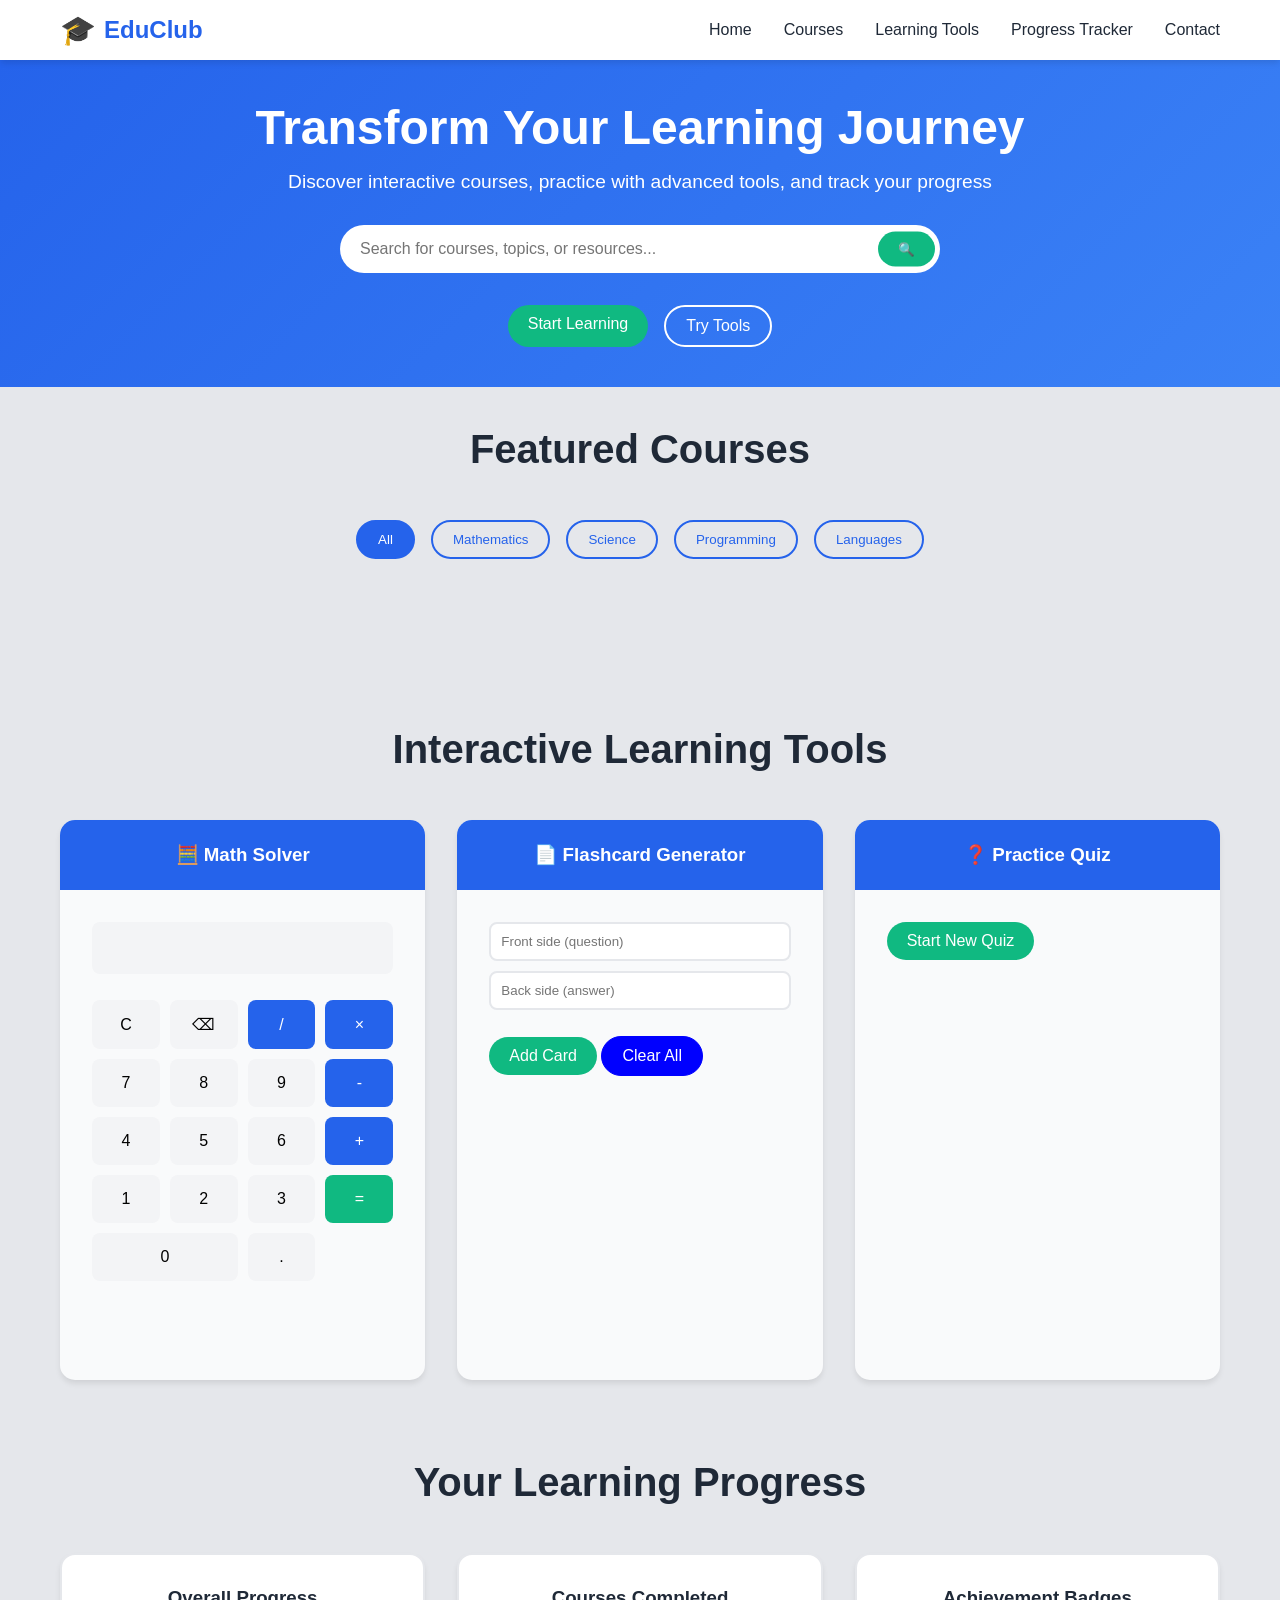
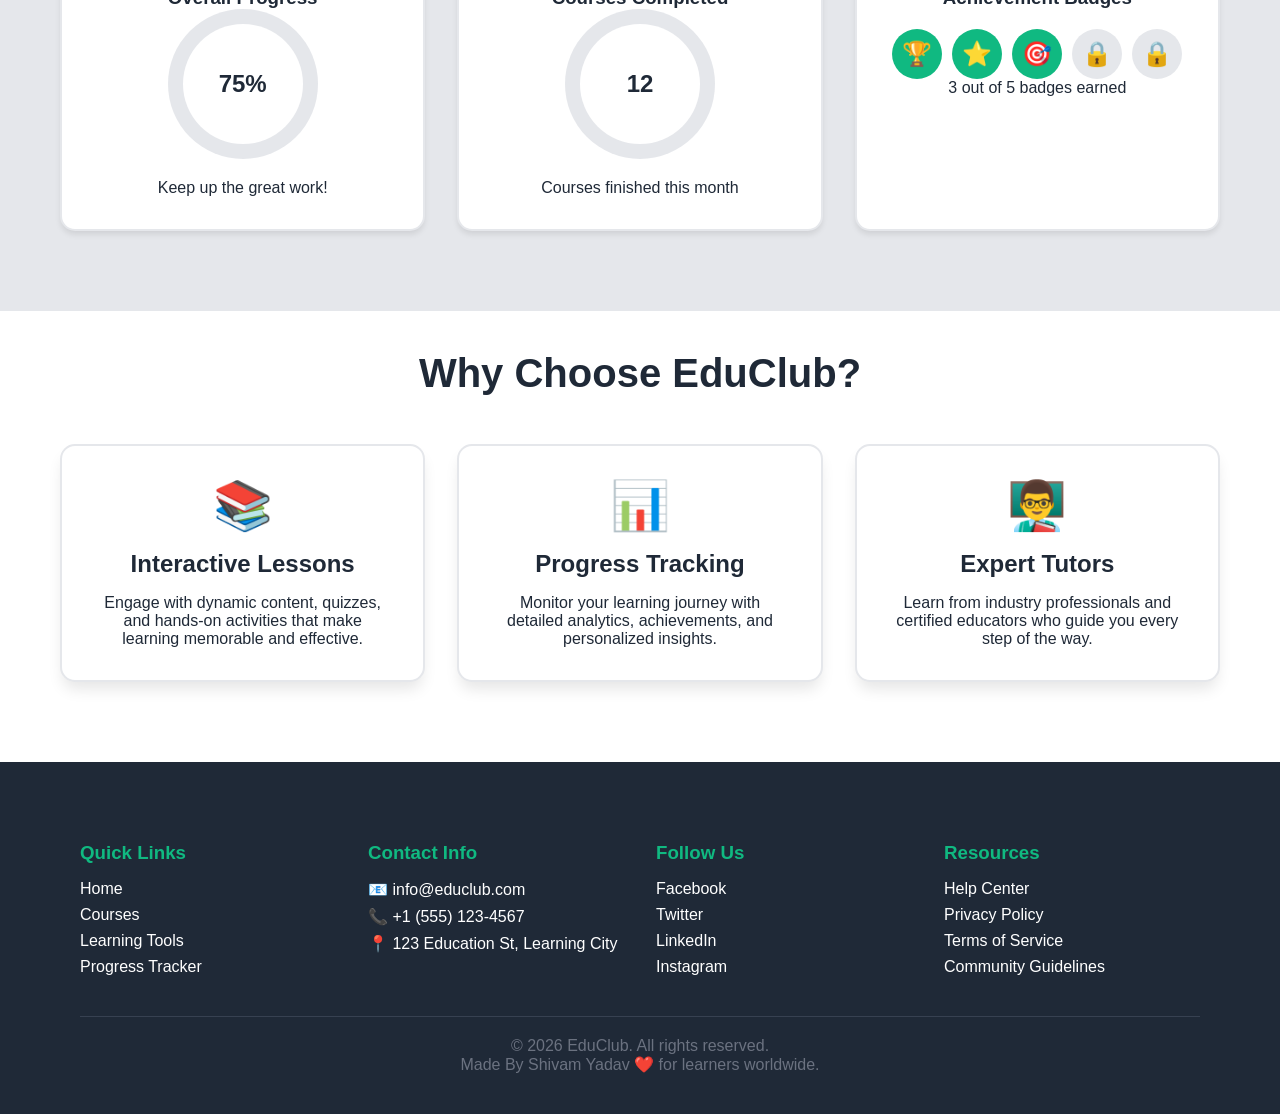
==== commit 65236da7: ".." ====
--- a/index.html
+++ b/index.html
@@ -7,6 +7,7 @@
 
     <!-- Global Styles -->
     <link rel="stylesheet" href="css/styles.css" />
+    <link rel="icon" type="image/png" href="favicon.png">
 
     <!-- Section Styles -->
     <link rel="stylesheet" href="sections/hero/hero.css" />
--- a/css/styles.css
+++ b/css/styles.css
@@ -28,9 +28,12 @@
 
 body {
   font-family: "Segoe UI", Tahoma, Geneva, Verdana, sans-serif;
-  line-height: 1.6;
   color: var(--text-dark);
   background: var(--white);
+}
+
+main {
+  margin-top: var(--header-height); /* Add space for fixed header */
 }
 
 .container {
@@ -124,8 +127,6 @@
   transform: rotate(-45deg) translate(6px, -6px);
 }
 
-
-
 @media (max-width: 768px) {
   .hamburger {
     display: flex;
@@ -135,10 +136,10 @@
   .nav-overlay {
     position: fixed;
     inset: 0;
-    background: rgba(0,0,0,.4);
+    background: rgba(0, 0, 0, 0.4);
     opacity: 0;
     visibility: hidden;
-    transition: .3s;
+    transition: 0.3s;
     z-index: 1190;
   }
   .nav-overlay.active {
@@ -149,35 +150,47 @@
   /* 🔥 Sidebar (NO GAP) */
   .nav-links {
     position: fixed;
-    top: 0;              /* full top */
+    top: 60px; /* Exact header height - no gap */
     left: -100%;
     width: 75%;
     max-width: 320px;
-    height: 100vh;       /* full height */
+    height: calc(100vh - 60px); /* Adjust height exactly */
     background: var(--white);
     display: flex;
     flex-direction: column;
     gap: 14px;
-    padding: 16px;       /* ❌ padding-top 80px हटाओ */
+    padding: 30px 20px; /* Remove all padding */
+    margin: 0; /* Remove margin */
     box-shadow: var(--shadow-lg);
-    transition: left .3s ease;
-    z-index: 1200;       /* header (1200) के बराबर/ऊपर */
+    transition: left 0.3s ease;
+    z-index: 1200; /* Same as header */
     overflow-y: auto;
   }
 
-  .nav-links.active { left: 0; }
+  .nav-links.active {
+    left: 0;
+  }
 
   /* Links */
-  .nav-links li { width: 100%; }
+  .nav-links li {
+    width: 100%;
+  }
   .nav-links a {
     display: block;
     width: 100%;
-    padding: 12px 14px;
+    padding: 12px 16px; /* Add padding to links instead */
     border-radius: 10px;
     border: 1px solid var(--gray-200);
     font-size: 1.05rem;
-  }
-  .nav-links a:hover { background: var(--light-blue); }
+    margin: 0 8px; /* Add side margin for spacing */
+  }
+  .nav-links a:hover {
+    background: var(--light-blue);
+  }
+
+  .section-title {
+    font-size: 2rem;
+  }
 }
 
 /* ===== GLOBAL BUTTON STYLES ===== */
@@ -315,34 +328,6 @@
 }
 
 /* ===== RESPONSIVE DESIGN ===== */
-@media (max-width: 768px) {
-  .hamburger {
-    display: flex;
-  }
-
-  .nav-links {
-    position: fixed;
-    top: 70px;
-    left: -100%;
-    width: 100%;
-    height: calc(100vh - 70px);
-    background: var(--white);
-    flex-direction: column;
-    justify-content: start;
-    align-items: center;
-    padding-top: 2rem;
-    transition: left 0.3s ease;
-  }
-
-  .nav-links.active {
-    left: 0;
-  }
-
-  .section-title {
-    font-size: 2rem;
-  }
-}
-
 @media (max-width: 480px) {
   .container {
     padding: 0 15px;
--- a/sections/hero/hero.css
+++ b/sections/hero/hero.css
@@ -2,7 +2,7 @@
 .hero {
     background: linear-gradient(135deg, var(--primary-blue), var(--secondary-blue));
     color: var(--white);
-    padding: 120px 0 80px;
+    padding: 40px 0;
     text-align: center;
 }
 
